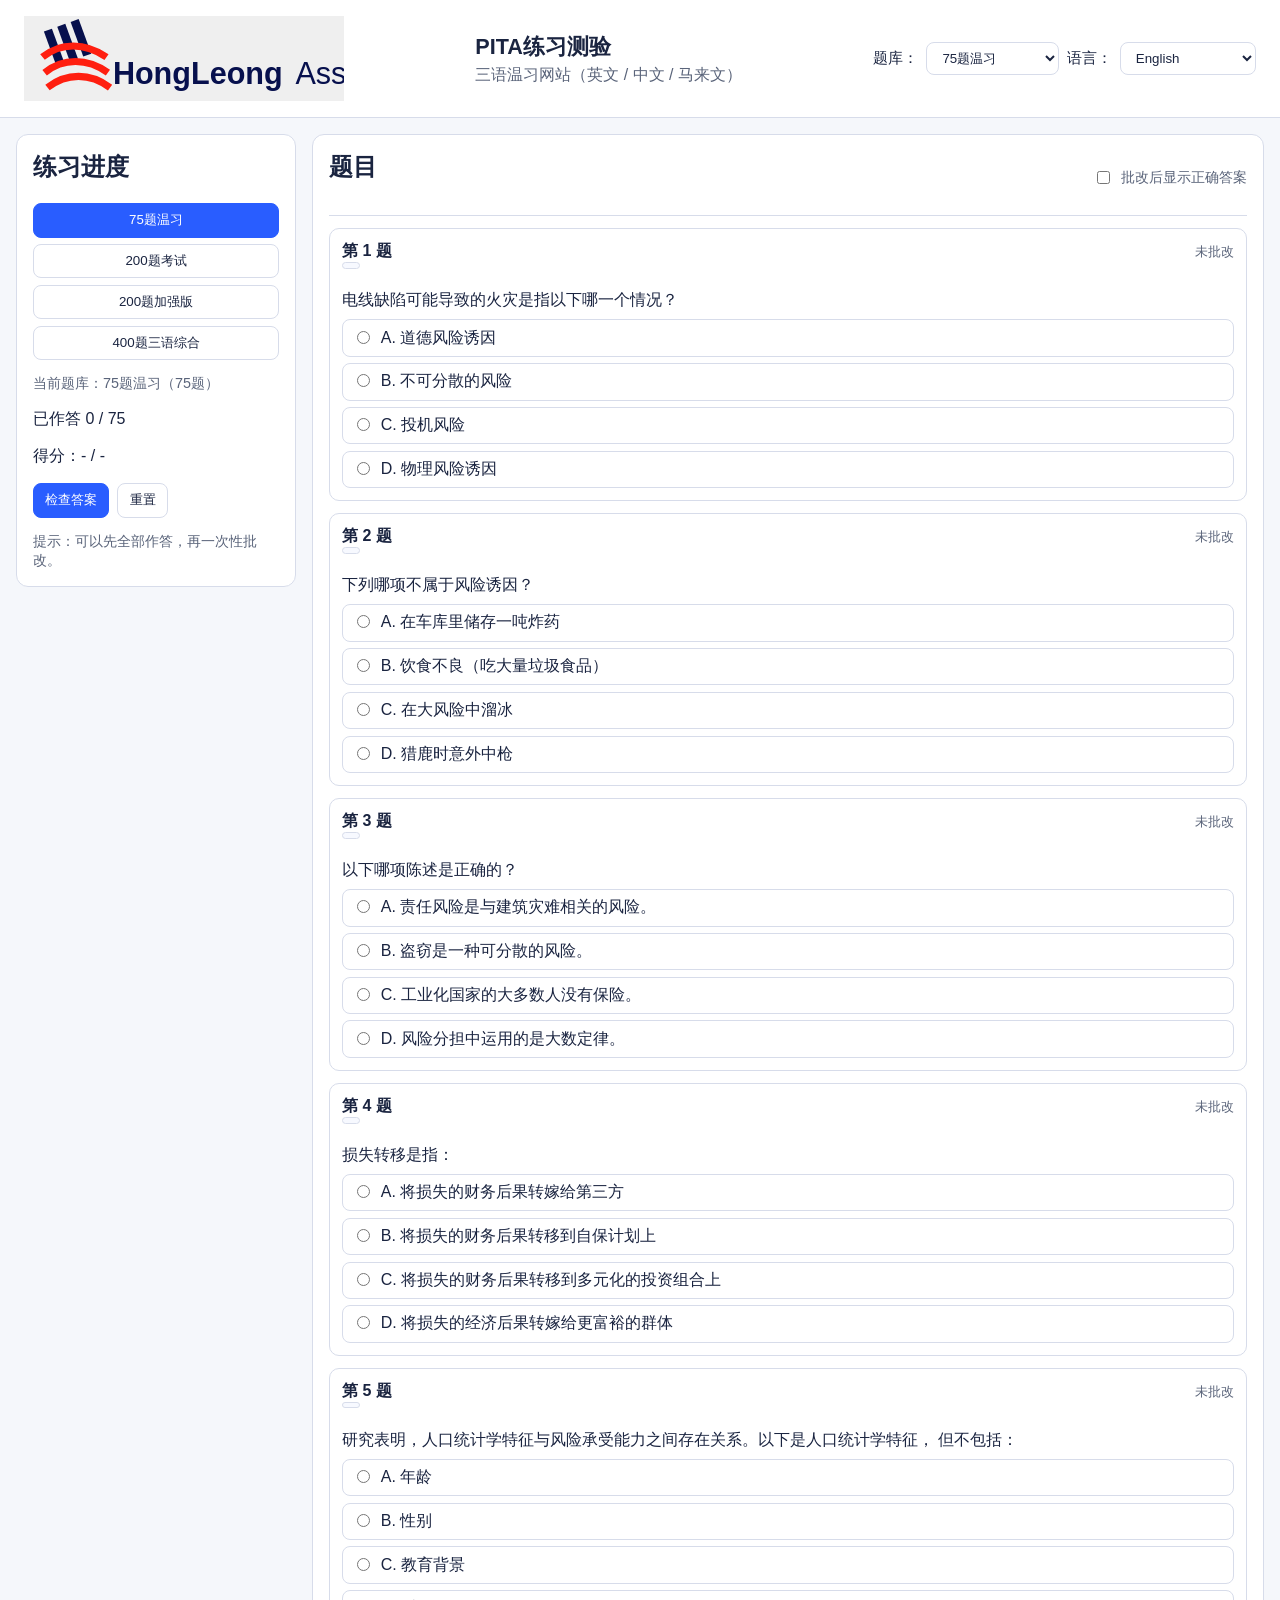
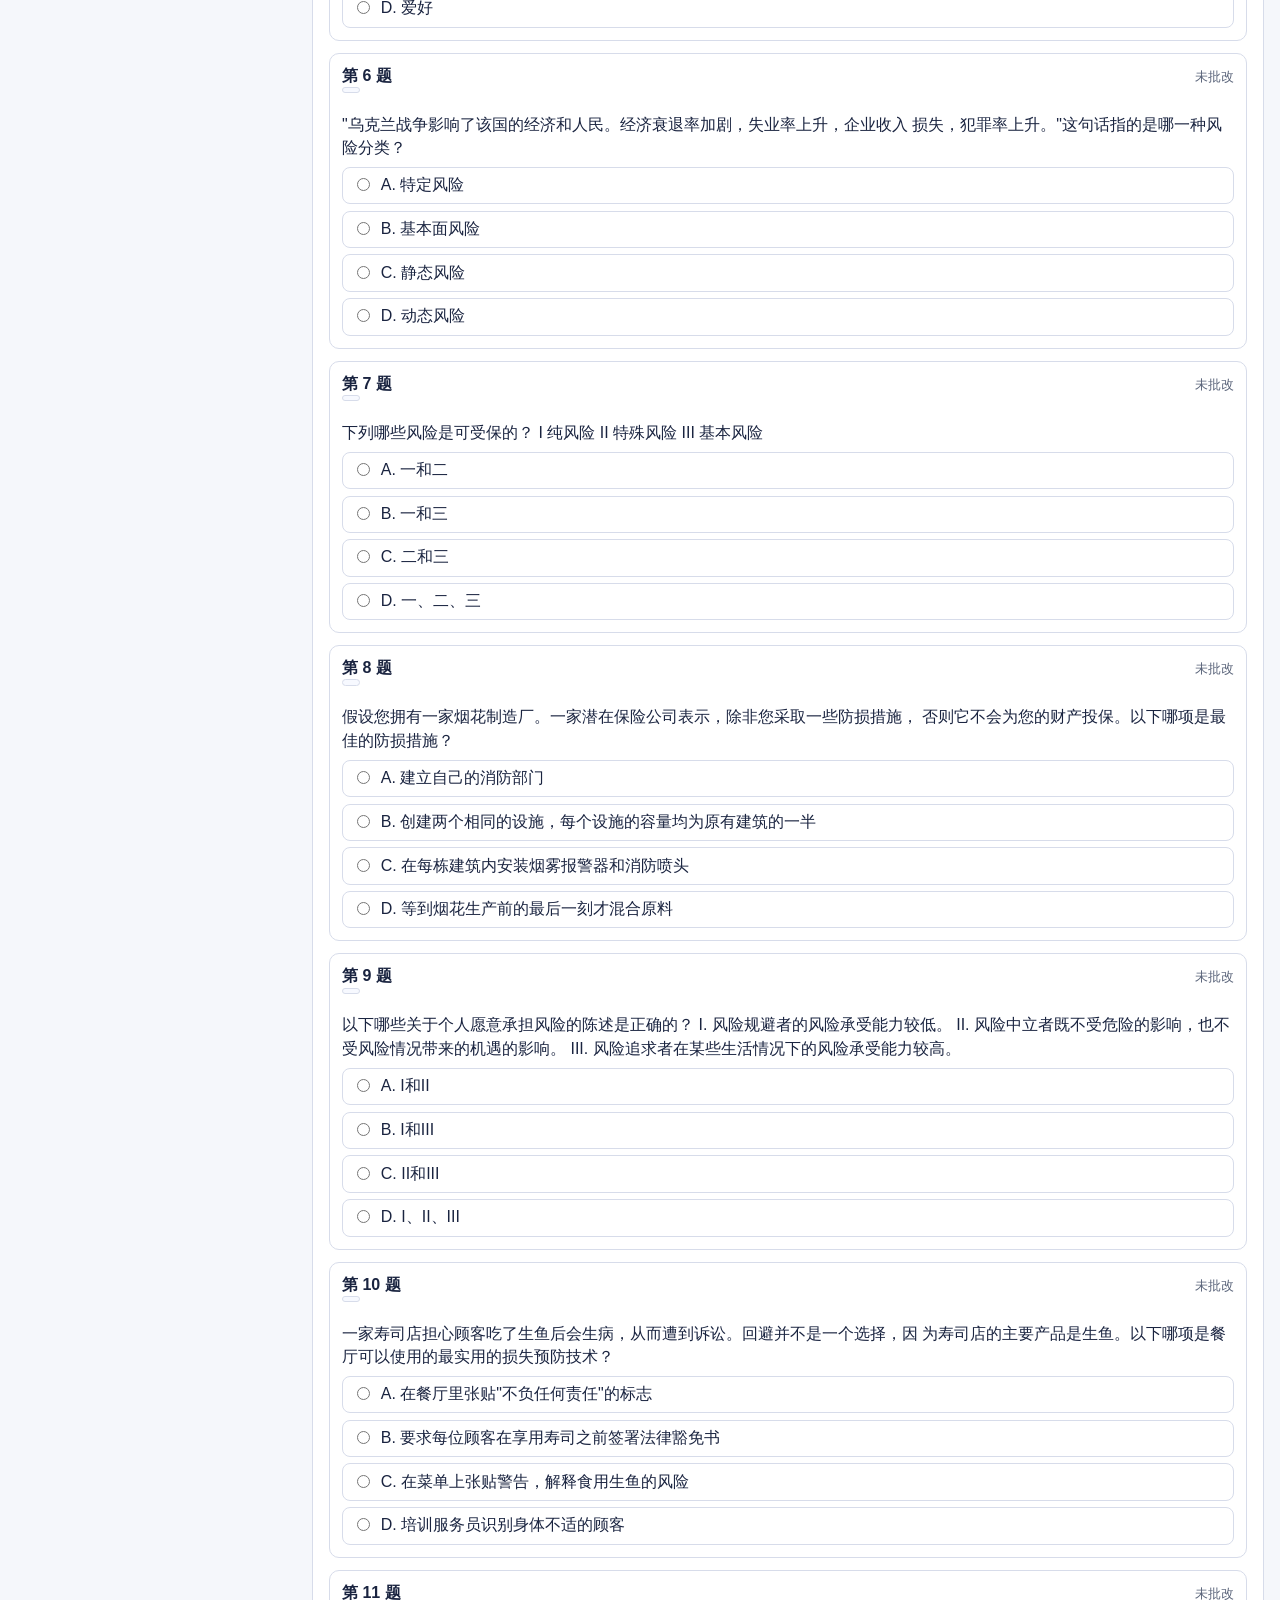
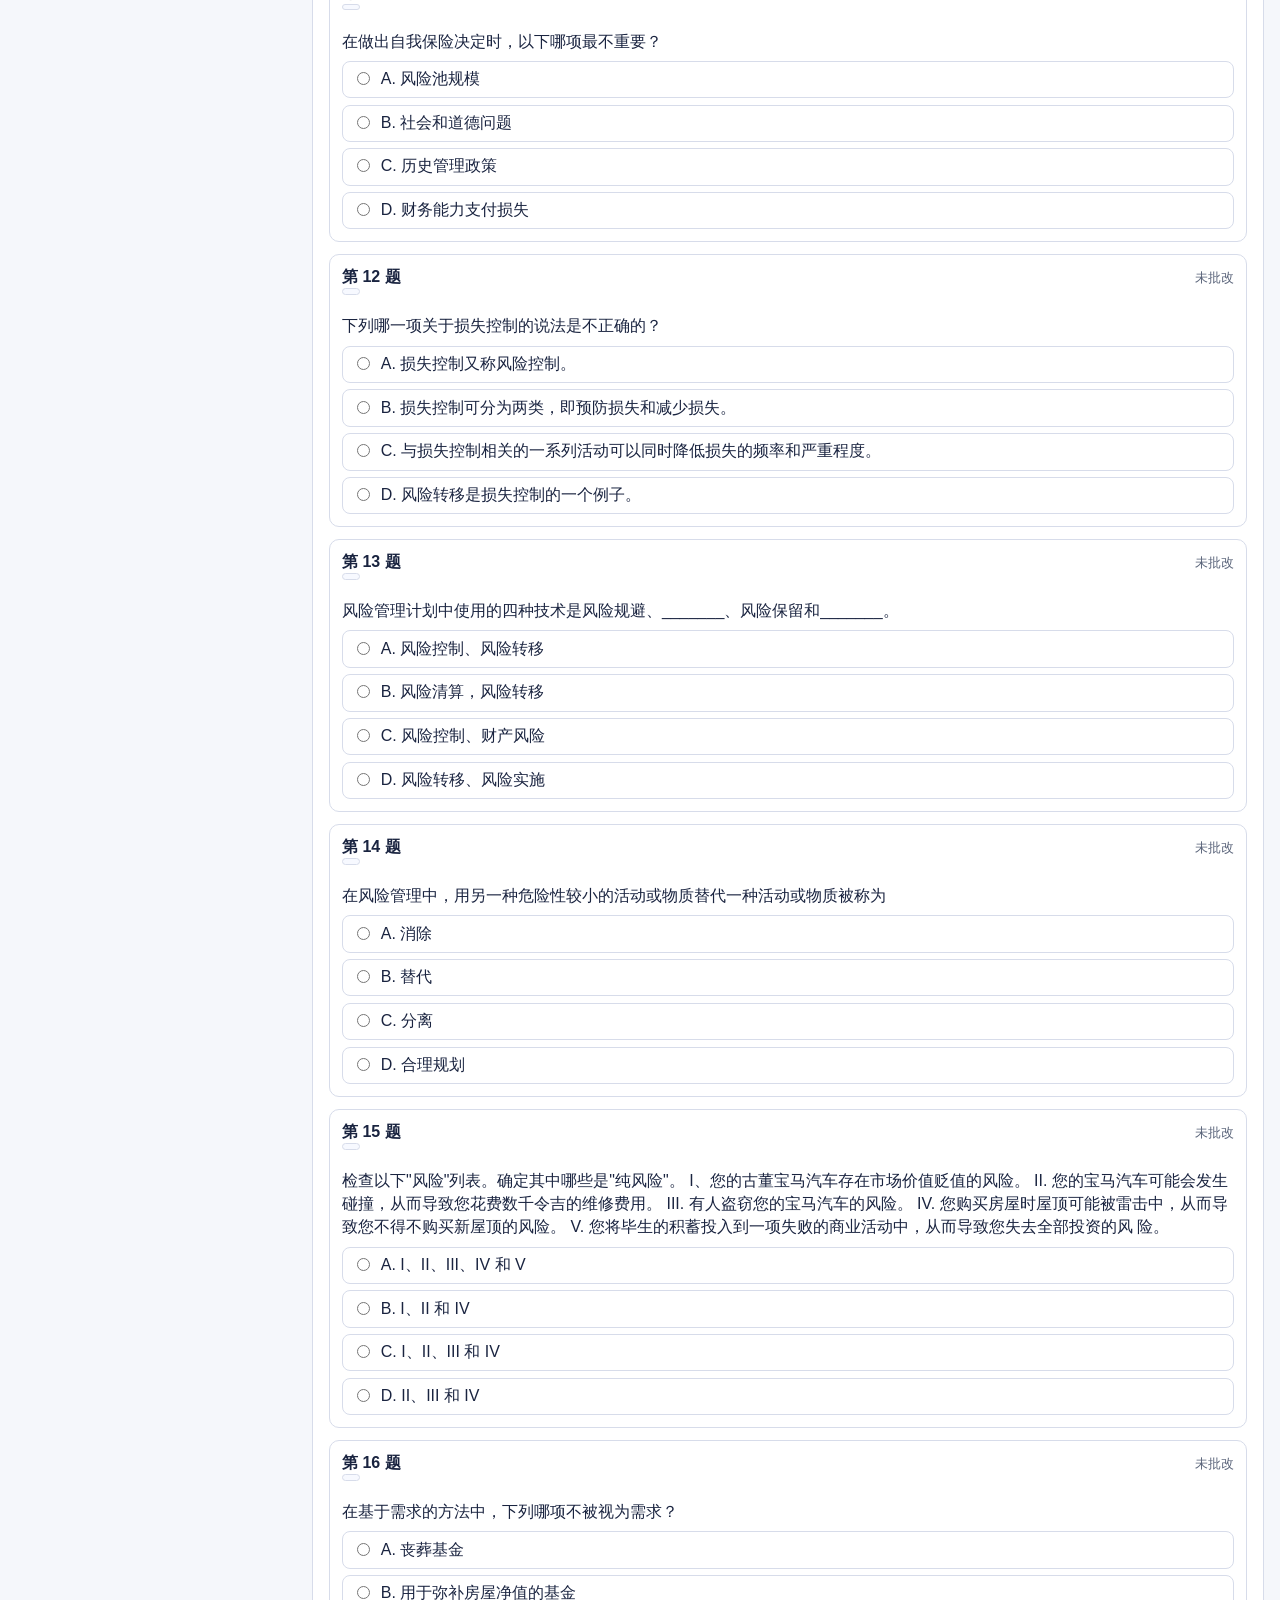
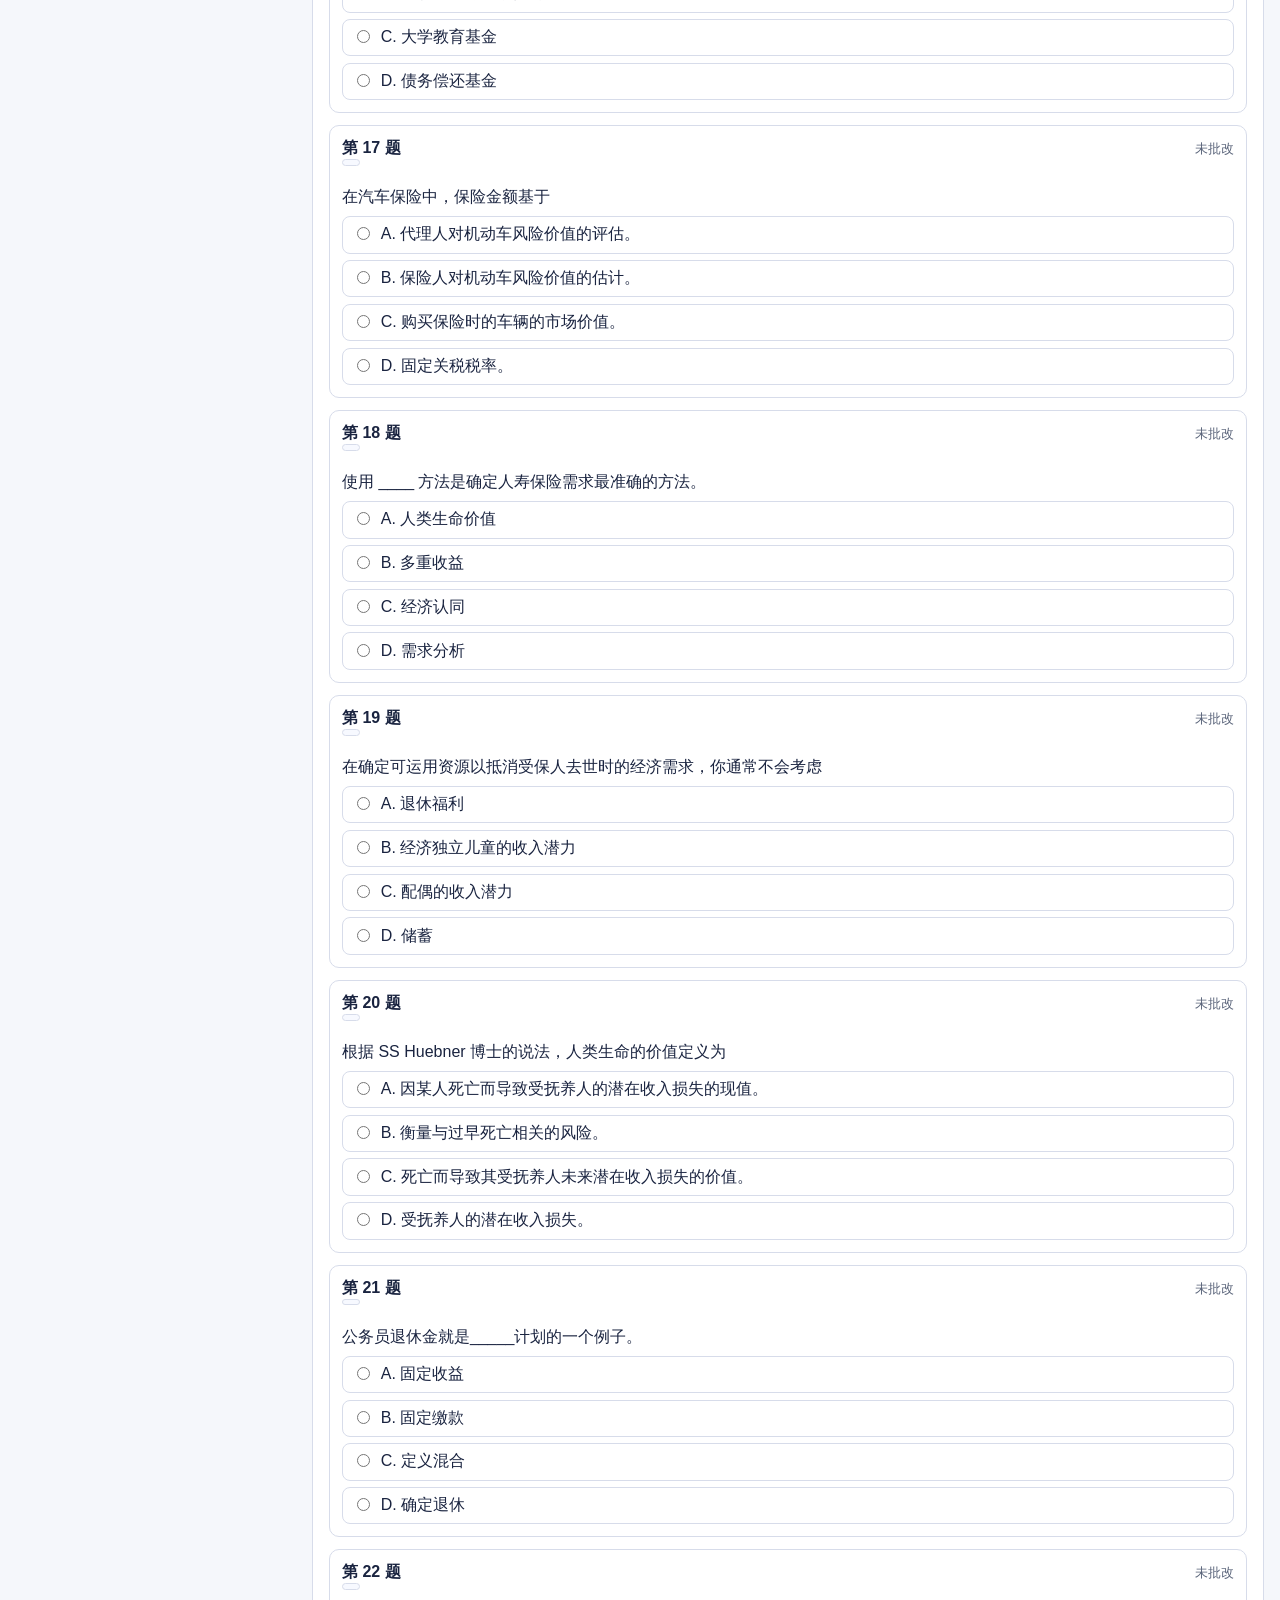
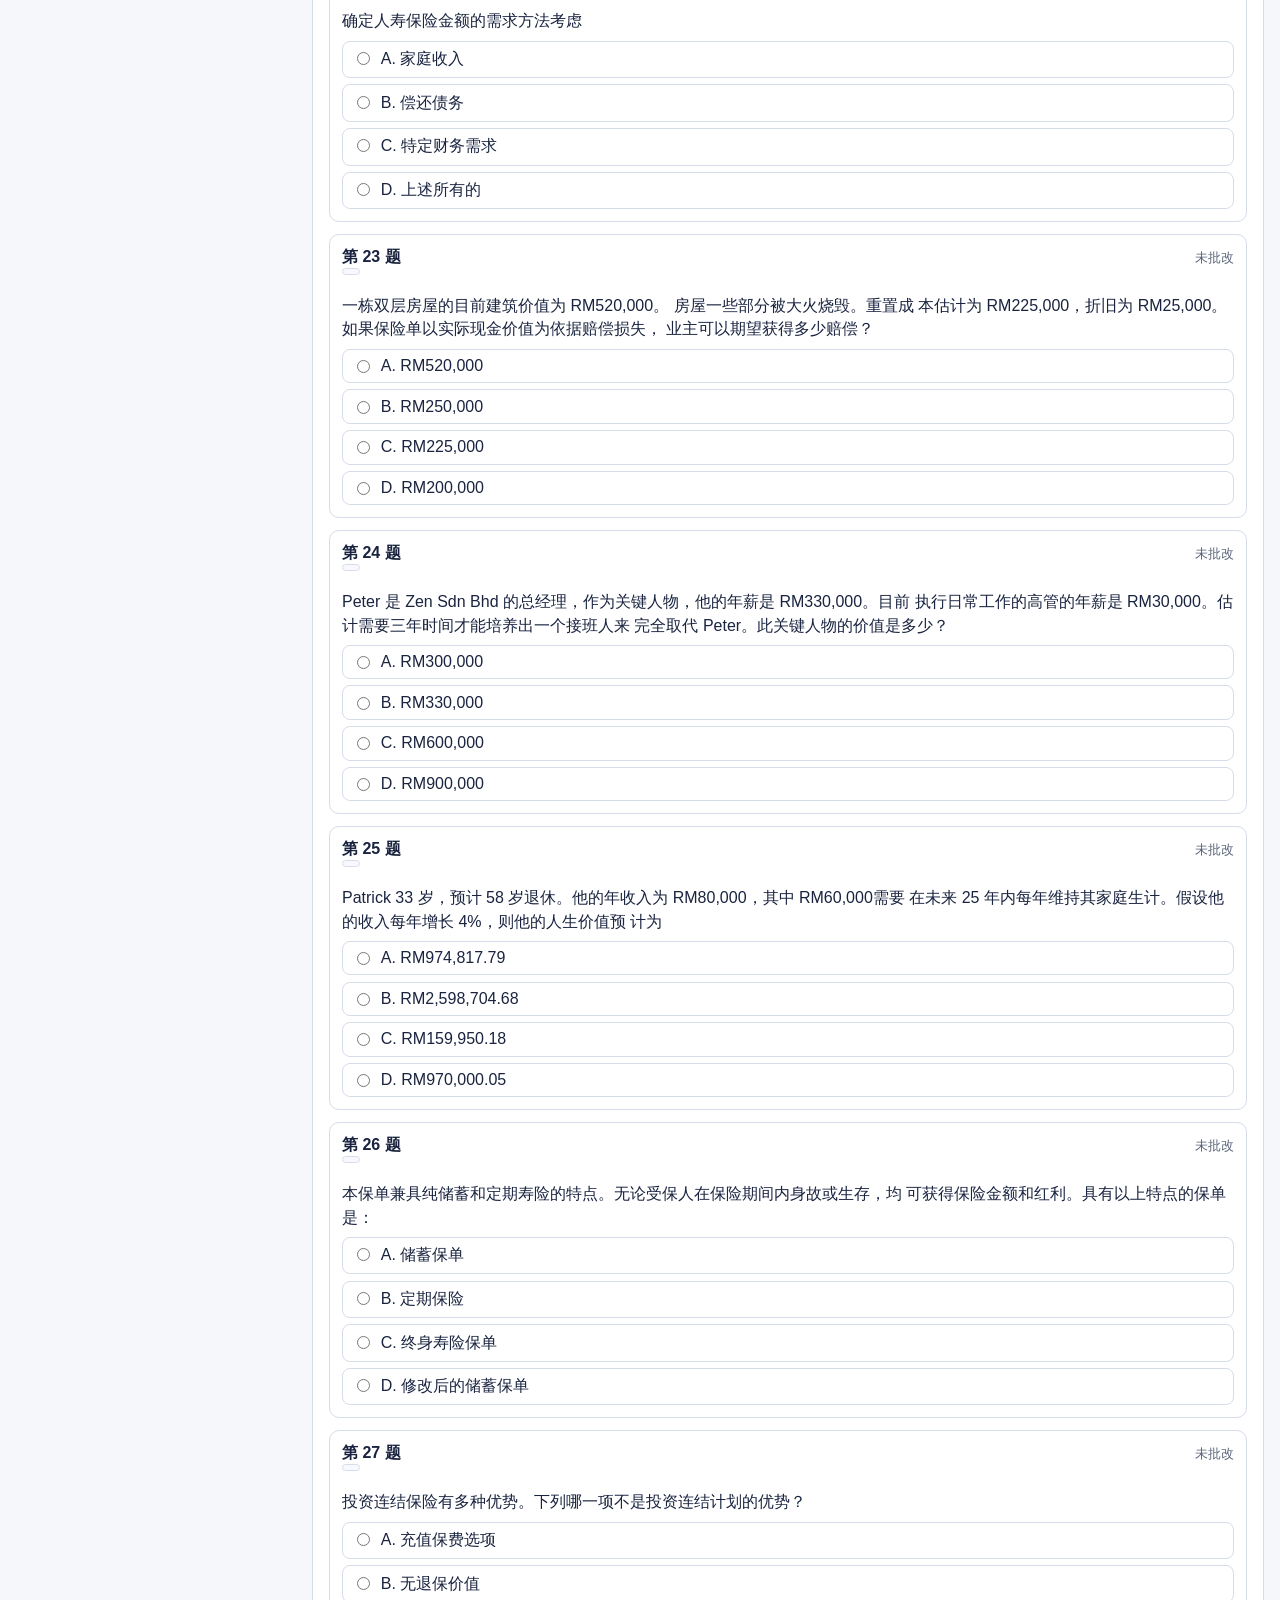
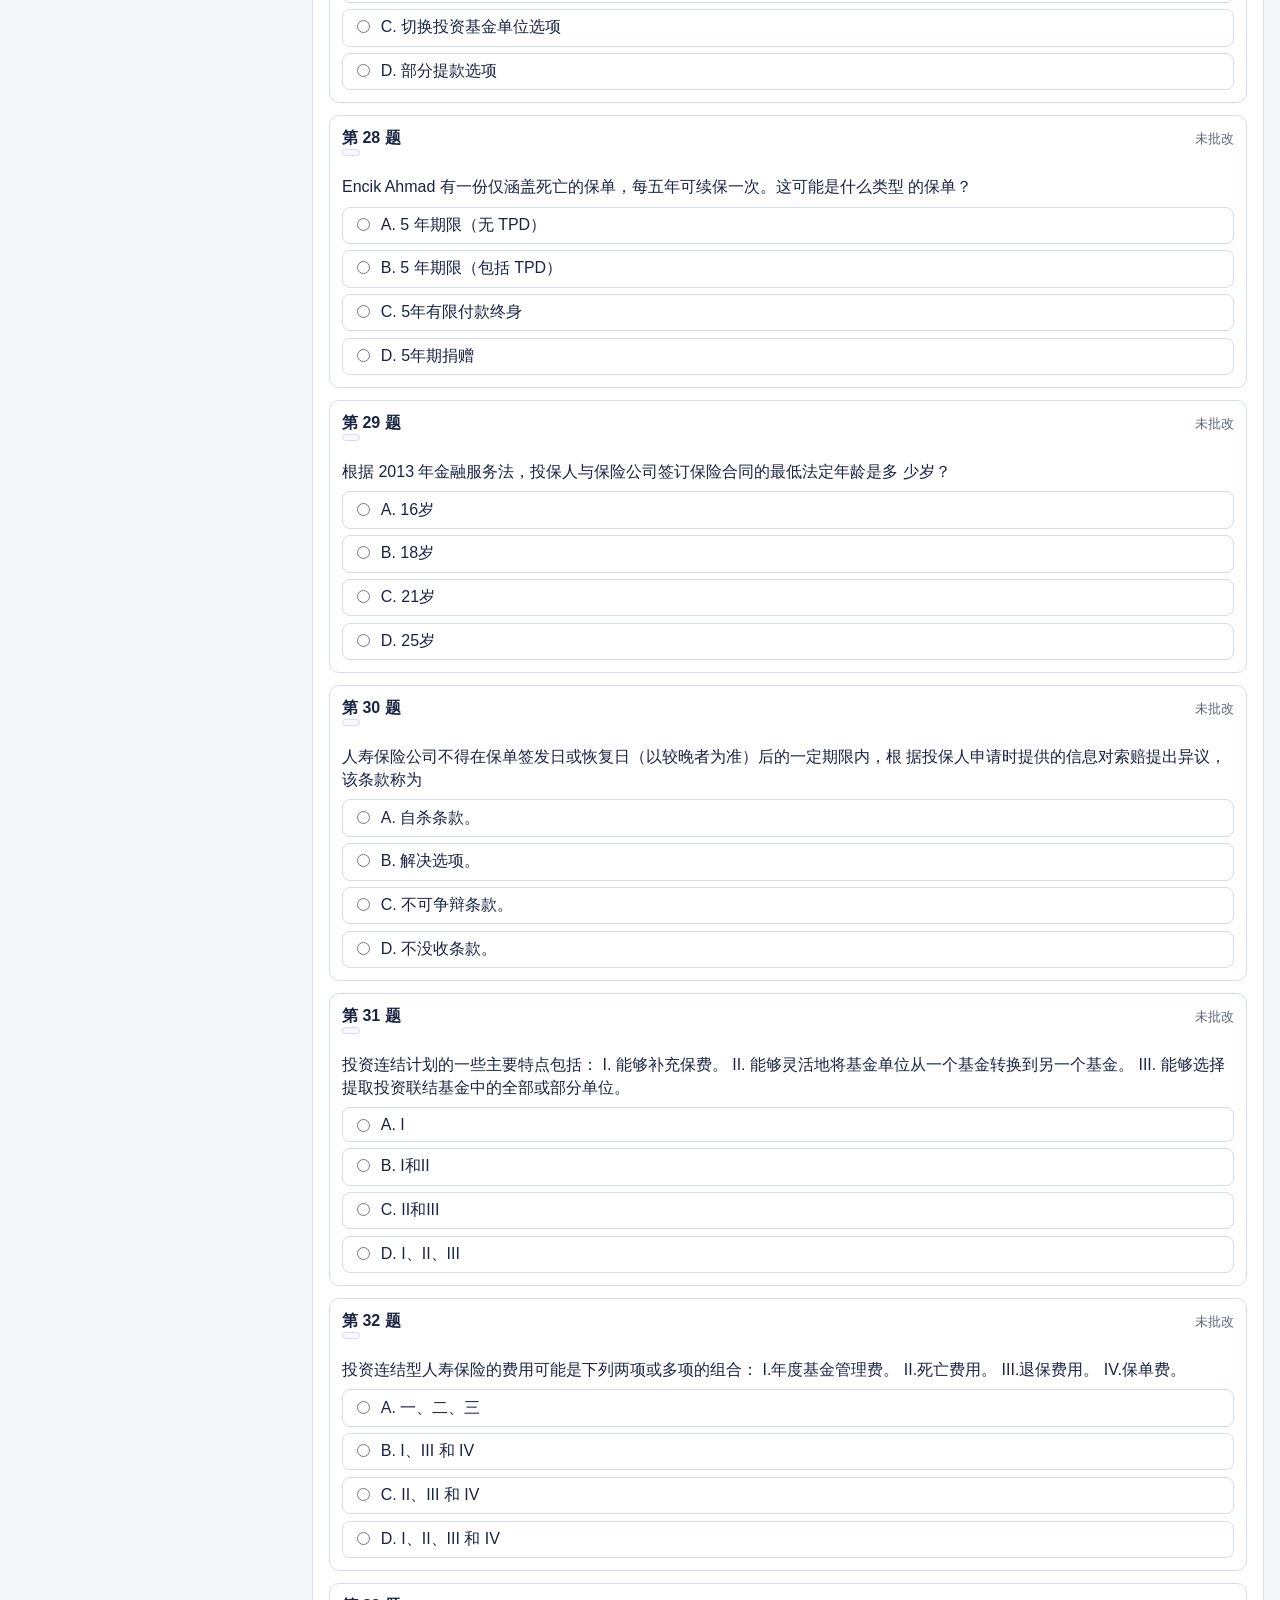
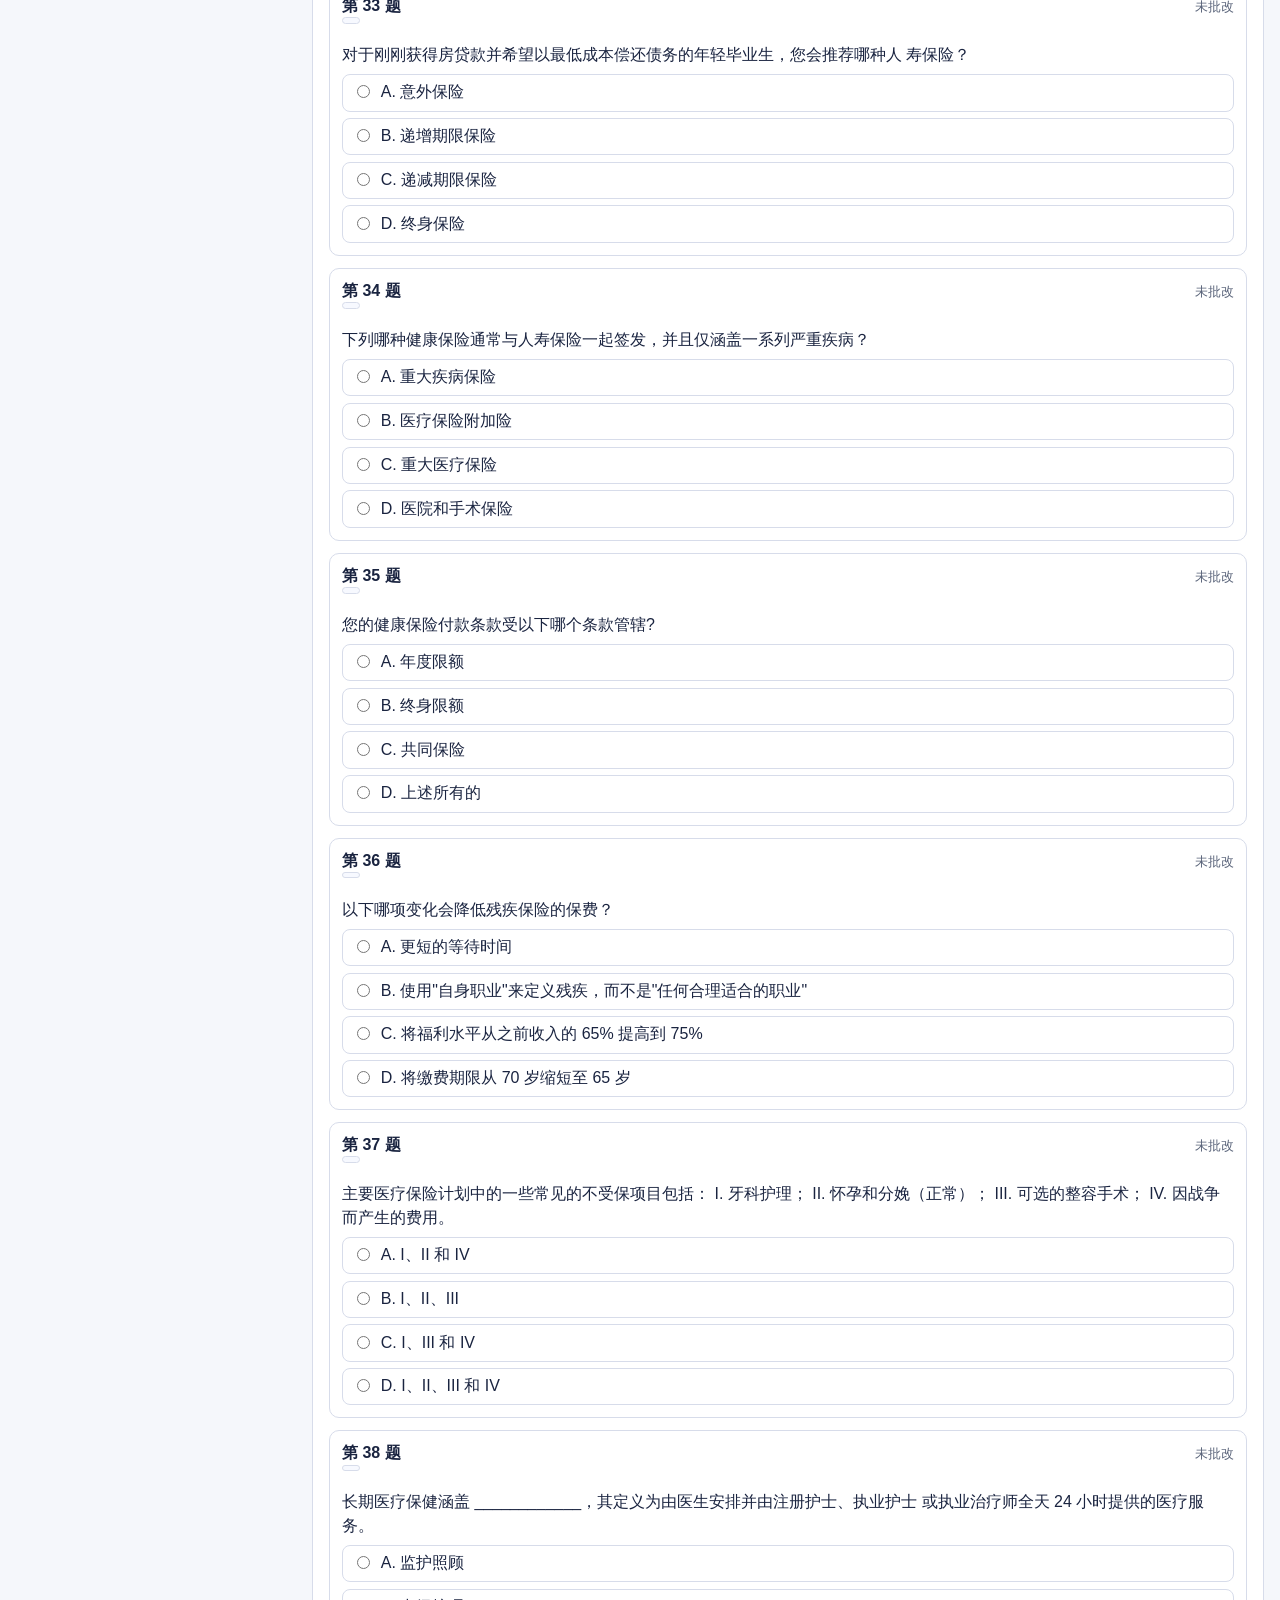
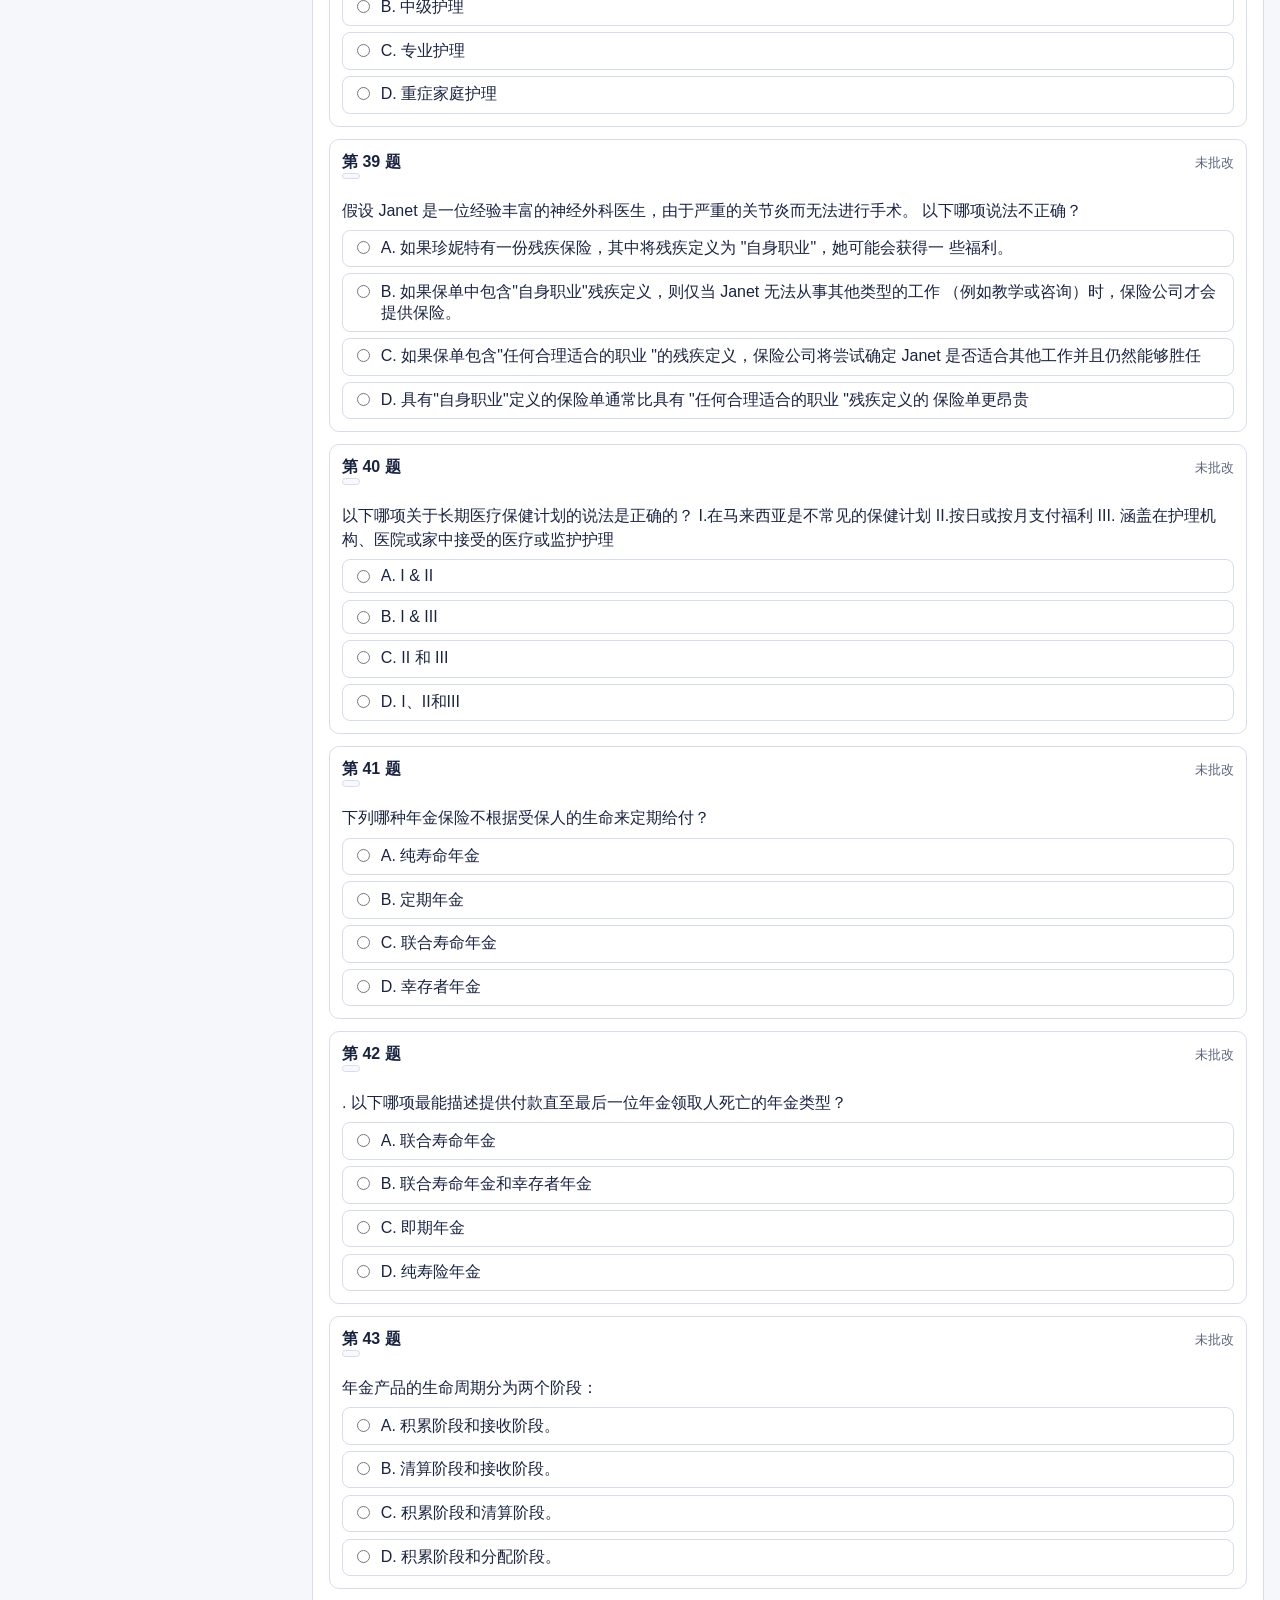
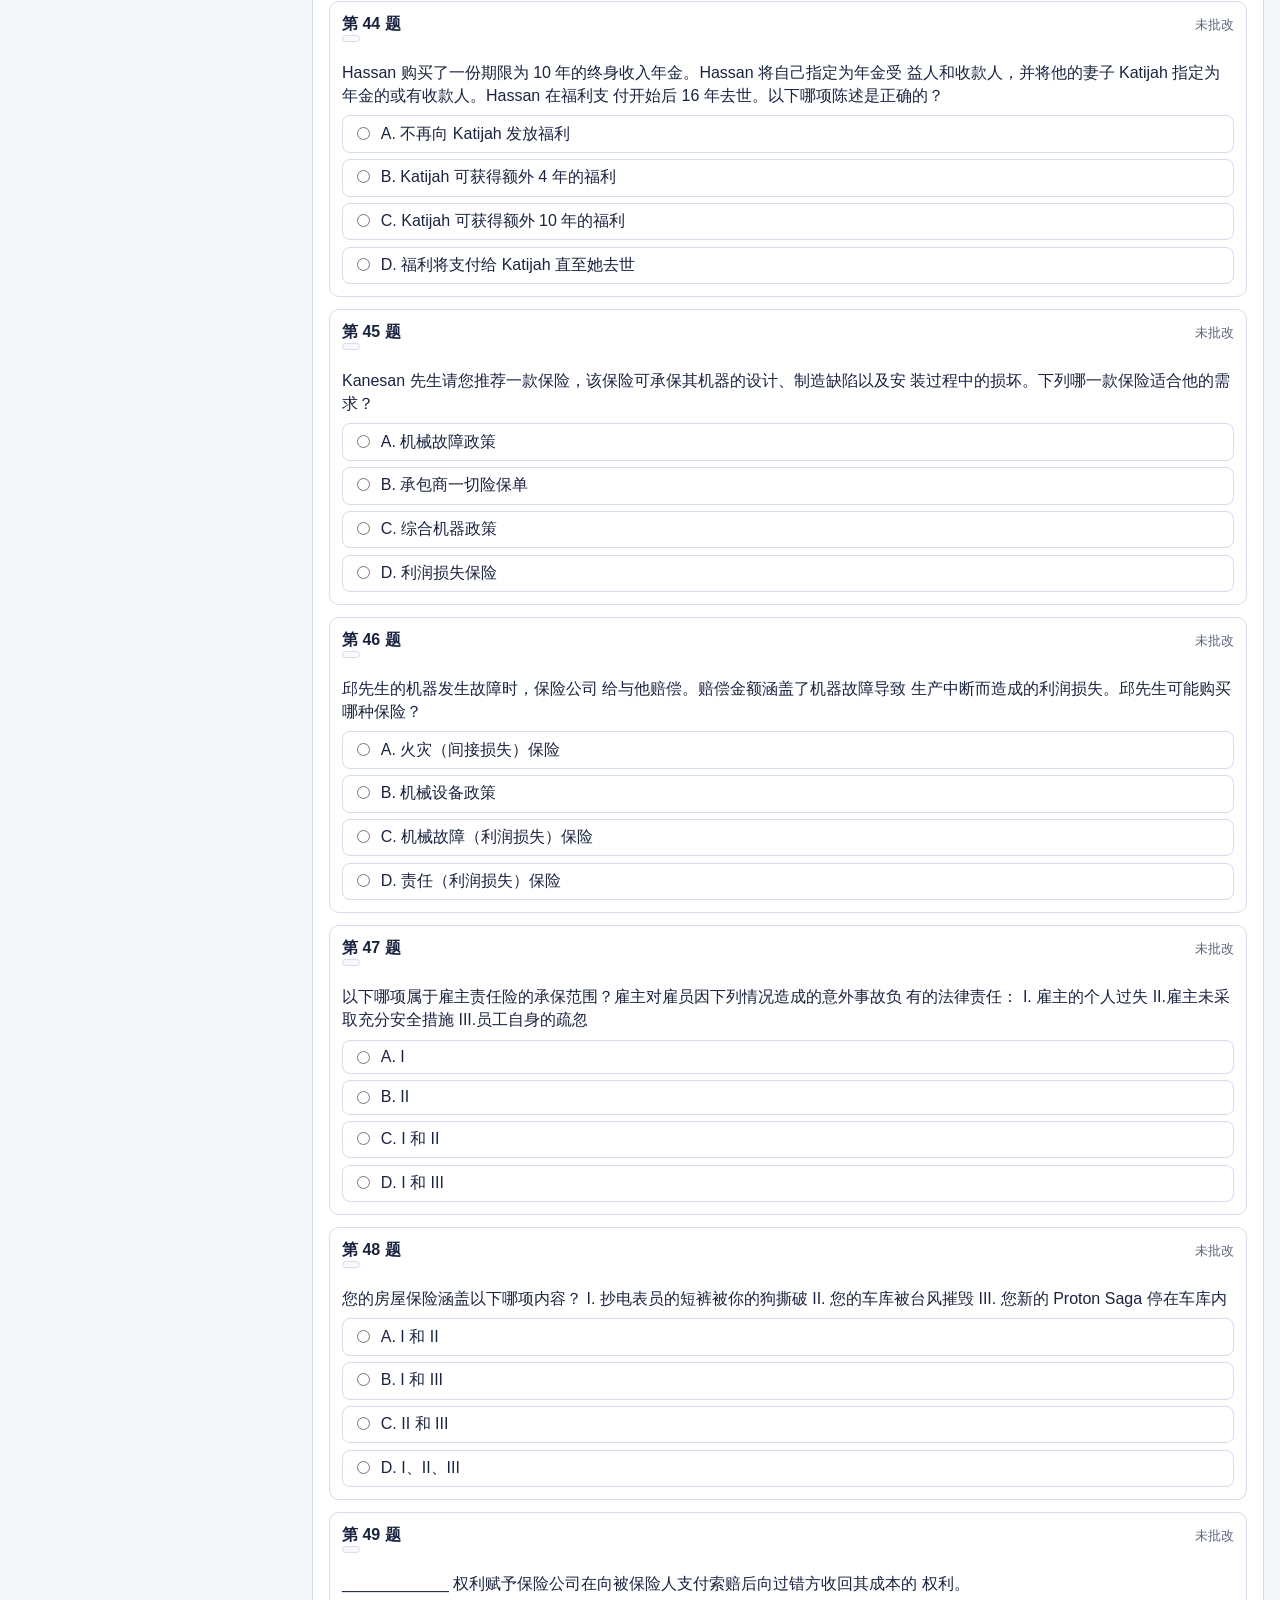
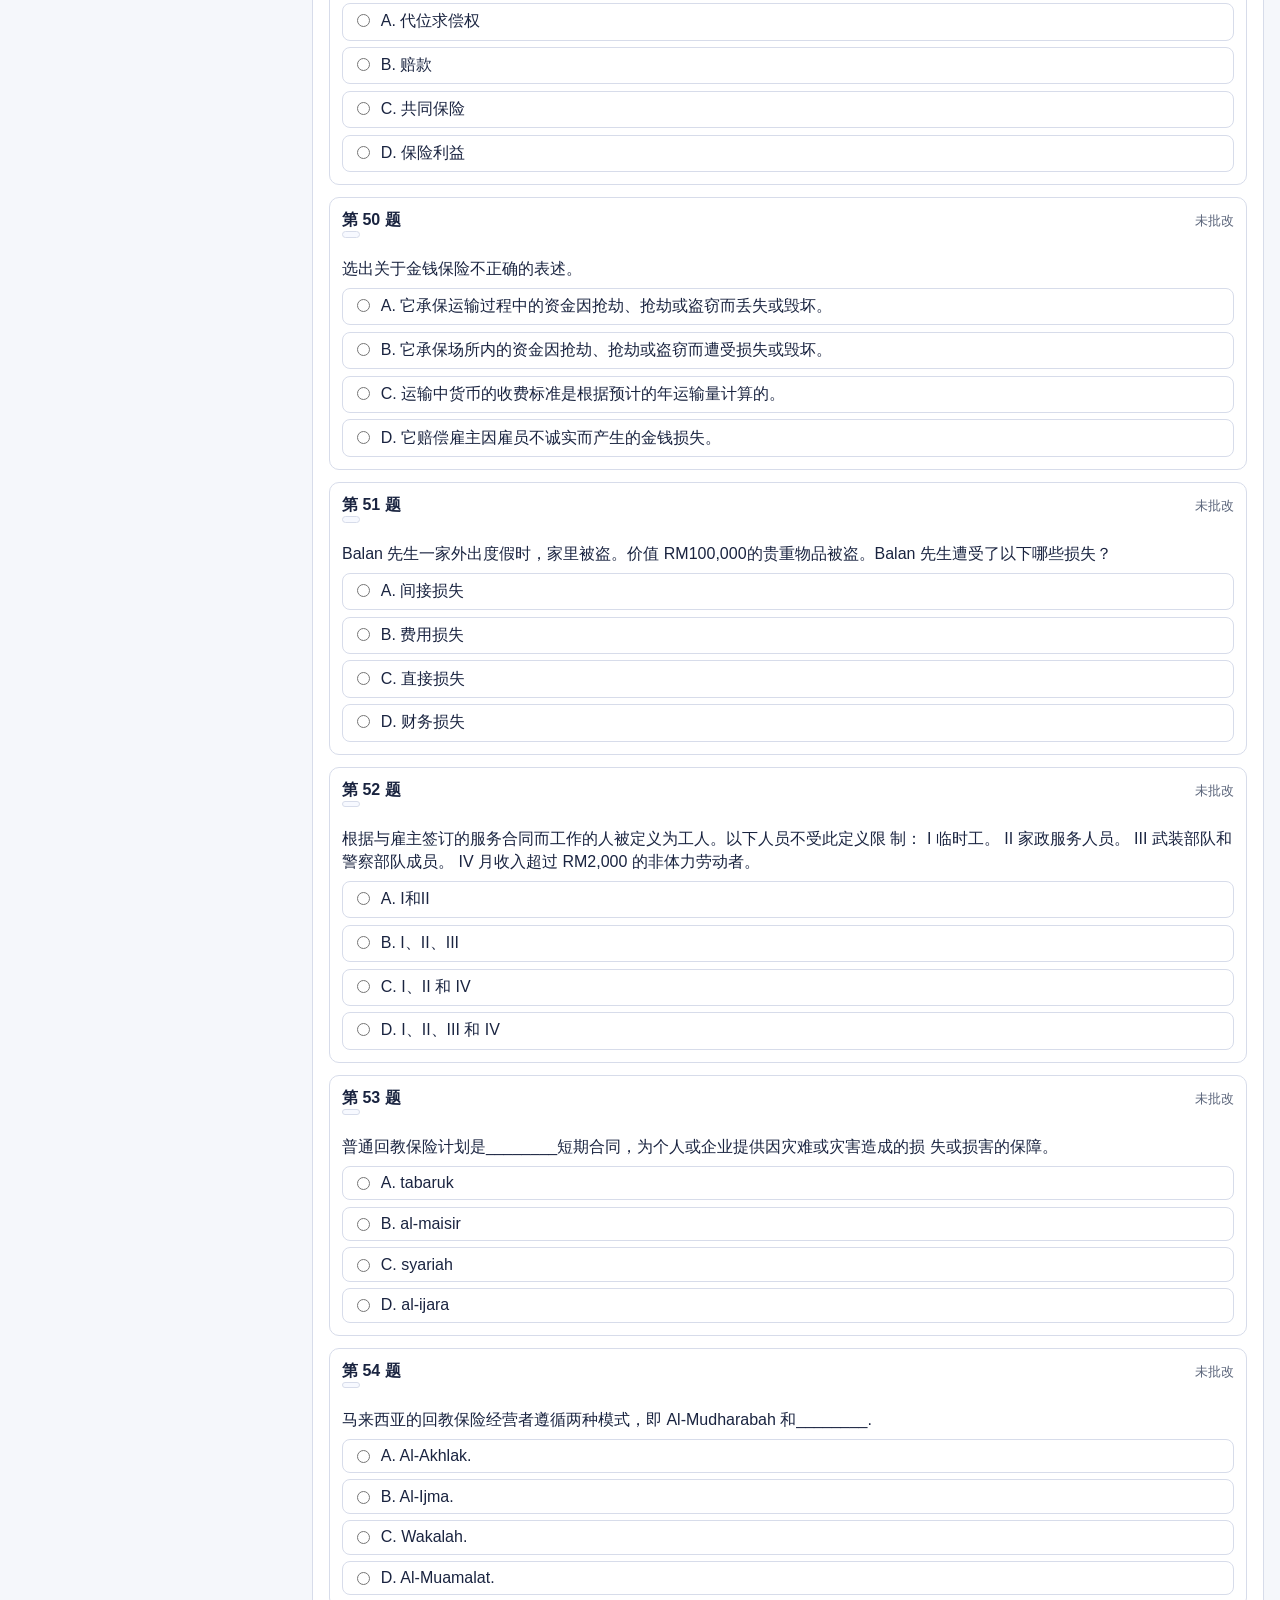
==== index.html @ 7587fe82 "Set favicon to icon-only logo without changing header logo Co-authored-by: Wilson Ooi <owx333@users." ====
<!doctype html>
<html lang="en">
  <head>
    <meta charset="UTF-8" />
    <meta name="viewport" content="width=device-width, initial-scale=1.0" />
    <title>PITA练习测验</title>
    <link rel="icon" type="image/svg+xml" href="./assets/favicon-logo.svg?v=3" />
    <link rel="shortcut icon" href="./assets/favicon-logo.svg?v=3" />
    <link rel="stylesheet" href="./styles.css" />
  </head>
  <body>
    <header class="app-header">
      <div class="brand-block">
        <img src="./assets/hla-logo.svg" alt="HongLeong Assurance" class="site-logo" />
      </div>
      <div>
        <h1 id="app-title">PITA练习测验</h1>
        <p id="app-subtitle">
          Trilingual revision website (English / 中文 / Bahasa Melayu)
        </p>
      </div>
      <div class="language-controls">
        <label for="dataset-select" id="dataset-label">题库：</label>
        <select id="dataset-select">
          <option value="practice75">75题温习</option>
          <option value="mock200">200题考试</option>
          <option value="mock200Hard">200题加强版</option>
          <option value="mock400Tri">400题三语综合</option>
        </select>
        <label for="language-select" id="language-label">Language:</label>
        <select id="language-select">
          <option value="en">English</option>
          <option value="zh">中文</option>
          <option value="ms">Bahasa Melayu</option>
        </select>
      </div>
    </header>

    <main class="layout">
      <aside class="panel summary-panel">
        <h2 id="summary-title">Progress</h2>
        <div class="mode-buttons" id="dataset-buttons">
          <button id="dataset-btn-75" type="button" class="secondary">75题温习</button>
          <button id="dataset-btn-200" type="button" class="secondary">200题考试</button>
          <button id="dataset-btn-200-hard" type="button" class="secondary">200题加强版</button>
          <button id="dataset-btn-400-tri" type="button" class="secondary">400题三语综合</button>
        </div>
        <p id="dataset-hint" class="helper"></p>
        <p id="summary-status">Answered 0 / 75</p>
        <p id="summary-score">Score: 0</p>
        <div class="actions">
          <button id="check-btn" type="button">Check answers</button>
          <button id="reset-btn" type="button" class="secondary">Reset</button>
        </div>
        <p class="helper" id="summary-helper">
          Tip: You can answer first, then check all at once.
        </p>
      </aside>

      <section class="panel quiz-panel">
        <div class="quiz-toolbar">
          <h2 id="quiz-title">Questions</h2>
          <label class="toggle">
            <input id="show-answer-toggle" type="checkbox" />
            <span id="show-answer-label">Show correct answer after checking</span>
          </label>
        </div>
        <div id="question-list" class="question-list"></div>
      </section>
    </main>

    <template id="question-template">
      <article class="question-card">
        <header class="question-header">
          <h3 class="question-number"></h3>
          <span class="result-badge"></span>
        </header>
        <p class="chapter-tag hidden question-chapter"></p>
        <p class="question-text"></p>
        <div class="options"></div>
        <p class="answer-line hidden"></p>
      </article>
    </template>

    <script src="./data/questions-data.js"></script>
    <script src="./data/mock200-data.js"></script>
    <script src="./data/mock200-hard-data.js"></script>
    <script src="./data/mock400-trilingual-data.js"></script>
    <script src="./app.js"></script>
  </body>
</html>
---- styles.css ----
:root {
  --bg: #f5f7fb;
  --panel: #ffffff;
  --border: #d7dcea;
  --text: #1a2440;
  --muted: #5a647a;
  --primary: #295dff;
  --primary-soft: #e9efff;
  --correct: #1f9d55;
  --wrong: #d93025;
}

* {
  box-sizing: border-box;
}

body {
  margin: 0;
  font-family: "Segoe UI", Arial, sans-serif;
  color: var(--text);
  background: var(--bg);
}

.app-header {
  display: flex;
  gap: 1rem;
  justify-content: space-between;
  align-items: center;
  padding: 1rem 1.5rem;
  background: var(--panel);
  border-bottom: 1px solid var(--border);
}

.brand-block {
  display: flex;
  align-items: center;
}

.site-logo {
  width: 320px;
  max-width: 46vw;
  height: auto;
}

h1 {
  margin: 0;
  font-size: 1.35rem;
}

#app-subtitle {
  margin: 0.25rem 0 0;
  color: var(--muted);
}

.language-controls {
  display: flex;
  align-items: center;
  gap: 0.5rem;
  font-size: 0.95rem;
}

select,
button {
  border: 1px solid var(--border);
  border-radius: 8px;
  background: #fff;
  color: var(--text);
  padding: 0.45rem 0.7rem;
}

button {
  background: var(--primary);
  color: #fff;
  border-color: var(--primary);
  cursor: pointer;
}

button.secondary {
  background: #fff;
  color: var(--text);
  border-color: var(--border);
}

.layout {
  display: grid;
  grid-template-columns: 280px 1fr;
  gap: 1rem;
  padding: 1rem;
}

.panel {
  background: var(--panel);
  border: 1px solid var(--border);
  border-radius: 12px;
  padding: 1rem;
}

.summary-panel {
  position: sticky;
  top: 1rem;
  height: fit-content;
}

.summary-panel h2,
.quiz-panel h2 {
  margin-top: 0;
}

.actions {
  display: flex;
  gap: 0.5rem;
}

.helper {
  margin-bottom: 0;
  color: var(--muted);
  font-size: 0.9rem;
}

.quiz-toolbar {
  display: flex;
  justify-content: space-between;
  align-items: center;
  flex-wrap: wrap;
  gap: 0.5rem;
  border-bottom: 1px solid var(--border);
  padding-bottom: 0.75rem;
  margin-bottom: 0.75rem;
}

.toggle {
  display: inline-flex;
  align-items: center;
  gap: 0.5rem;
  color: var(--muted);
  font-size: 0.9rem;
}

.question-list {
  display: grid;
  gap: 0.75rem;
}

.question-card {
  border: 1px solid var(--border);
  border-radius: 10px;
  padding: 0.75rem;
  background: #fff;
}

.question-header {
  display: flex;
  justify-content: space-between;
  align-items: baseline;
  gap: 1rem;
}

.question-number {
  margin: 0;
  font-size: 1rem;
}

.question-text {
  margin: 0.5rem 0;
  line-height: 1.45;
  white-space: pre-line;
}

.options {
  display: grid;
  gap: 0.4rem;
}

.option-label {
  display: grid;
  grid-template-columns: auto 1fr;
  gap: 0.5rem;
  align-items: start;
  border: 1px solid var(--border);
  border-radius: 8px;
  padding: 0.45rem 0.55rem;
  cursor: pointer;
}

.option-label:hover {
  background: var(--primary-soft);
}

.option-label.correct-highlight {
  border-color: var(--correct);
  background: #e8f7ef;
}

.option-label.wrong-highlight {
  border-color: var(--wrong);
  background: #ffefee;
}

.result-badge {
  font-size: 0.82rem;
  color: var(--muted);
}

.result-badge.correct {
  color: var(--correct);
}

.result-badge.wrong {
  color: var(--wrong);
}

.answer-line {
  margin-top: 0.5rem;
  font-size: 0.9rem;
  color: var(--muted);
}

.hidden {
  display: none;
}

.chapter-tag {
  display: inline-block;
  margin: 0 0 0.45rem;
  padding: 0.15rem 0.5rem;
  border: 1px solid var(--border);
  border-radius: 999px;
  color: var(--muted);
  font-size: 0.8rem;
  background: #f7f9ff;
}

.mode-buttons {
  display: grid;
  gap: 0.4rem;
  margin-bottom: 0.7rem;
}

#dataset-buttons button:disabled {
  cursor: not-allowed;
  opacity: 0.55;
}

@media (max-width: 960px) {
  .layout {
    grid-template-columns: 1fr;
  }

  .summary-panel {
    position: static;
  }
}
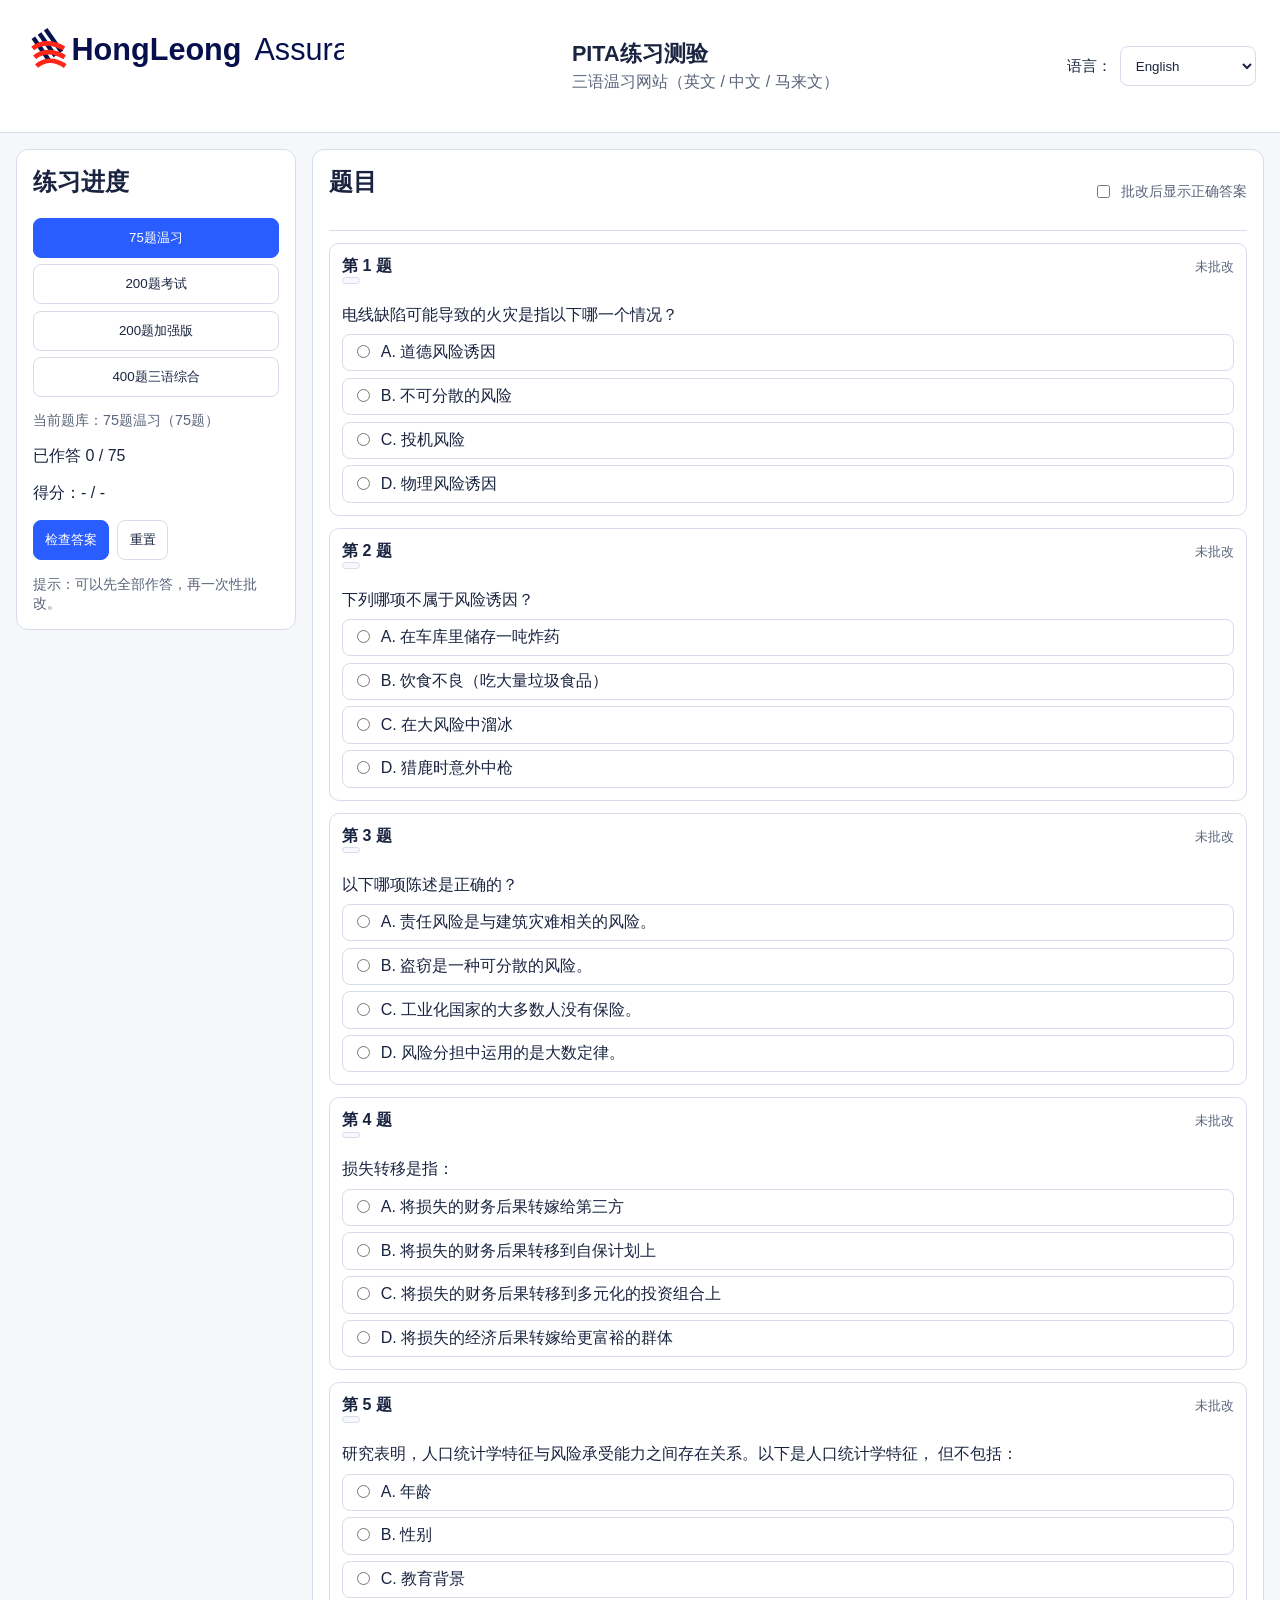
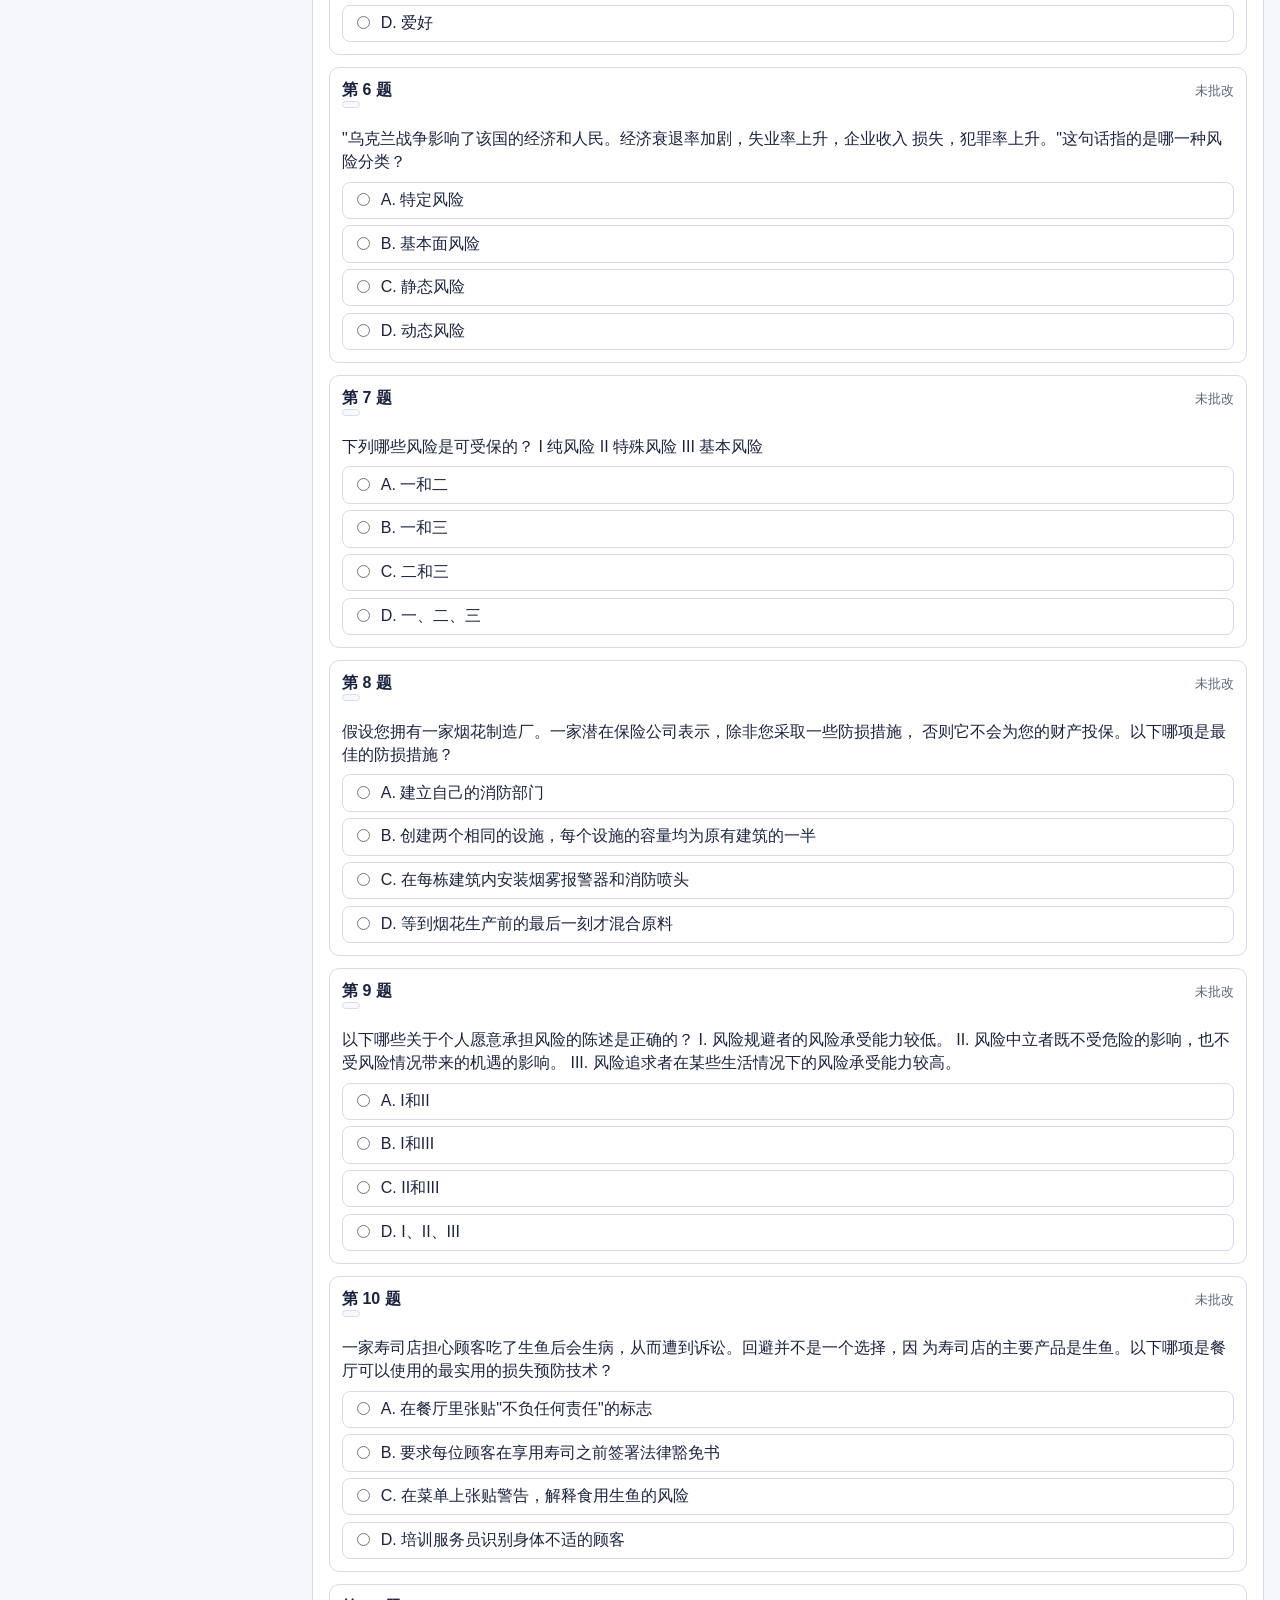
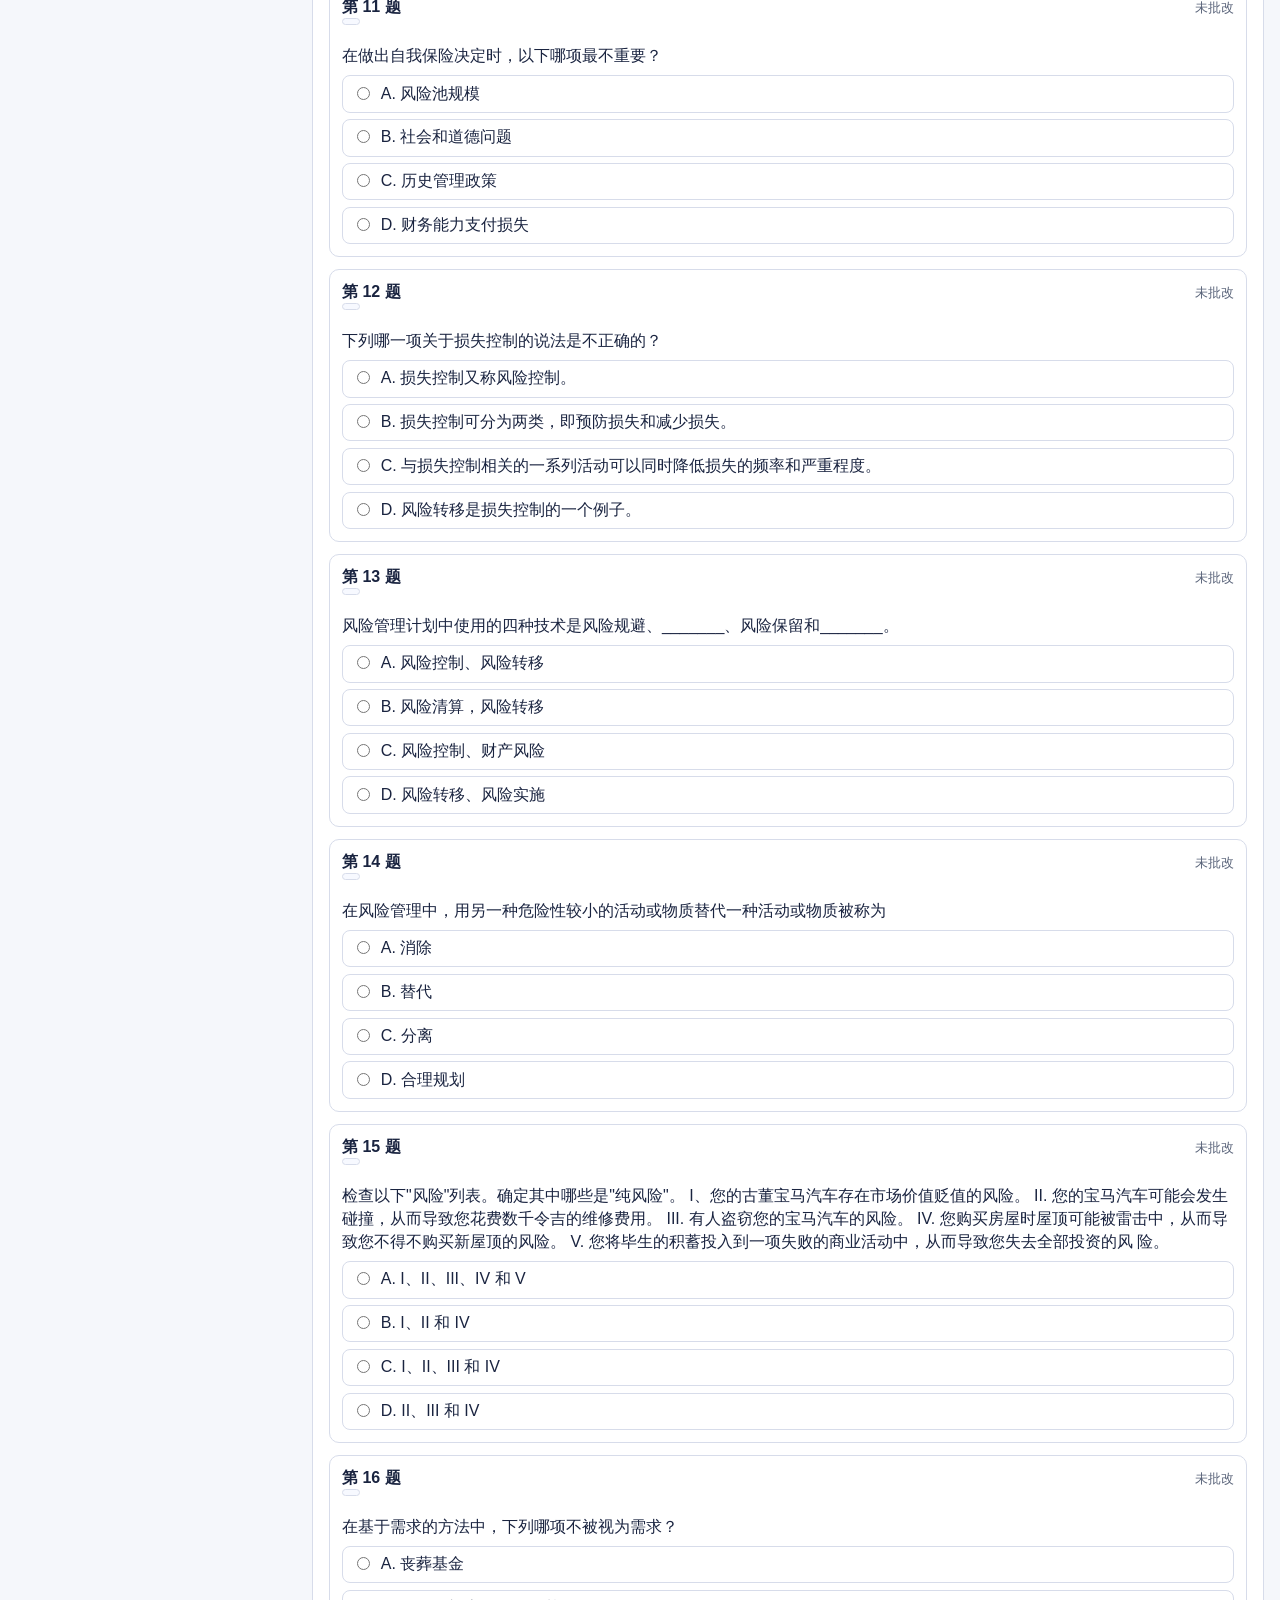
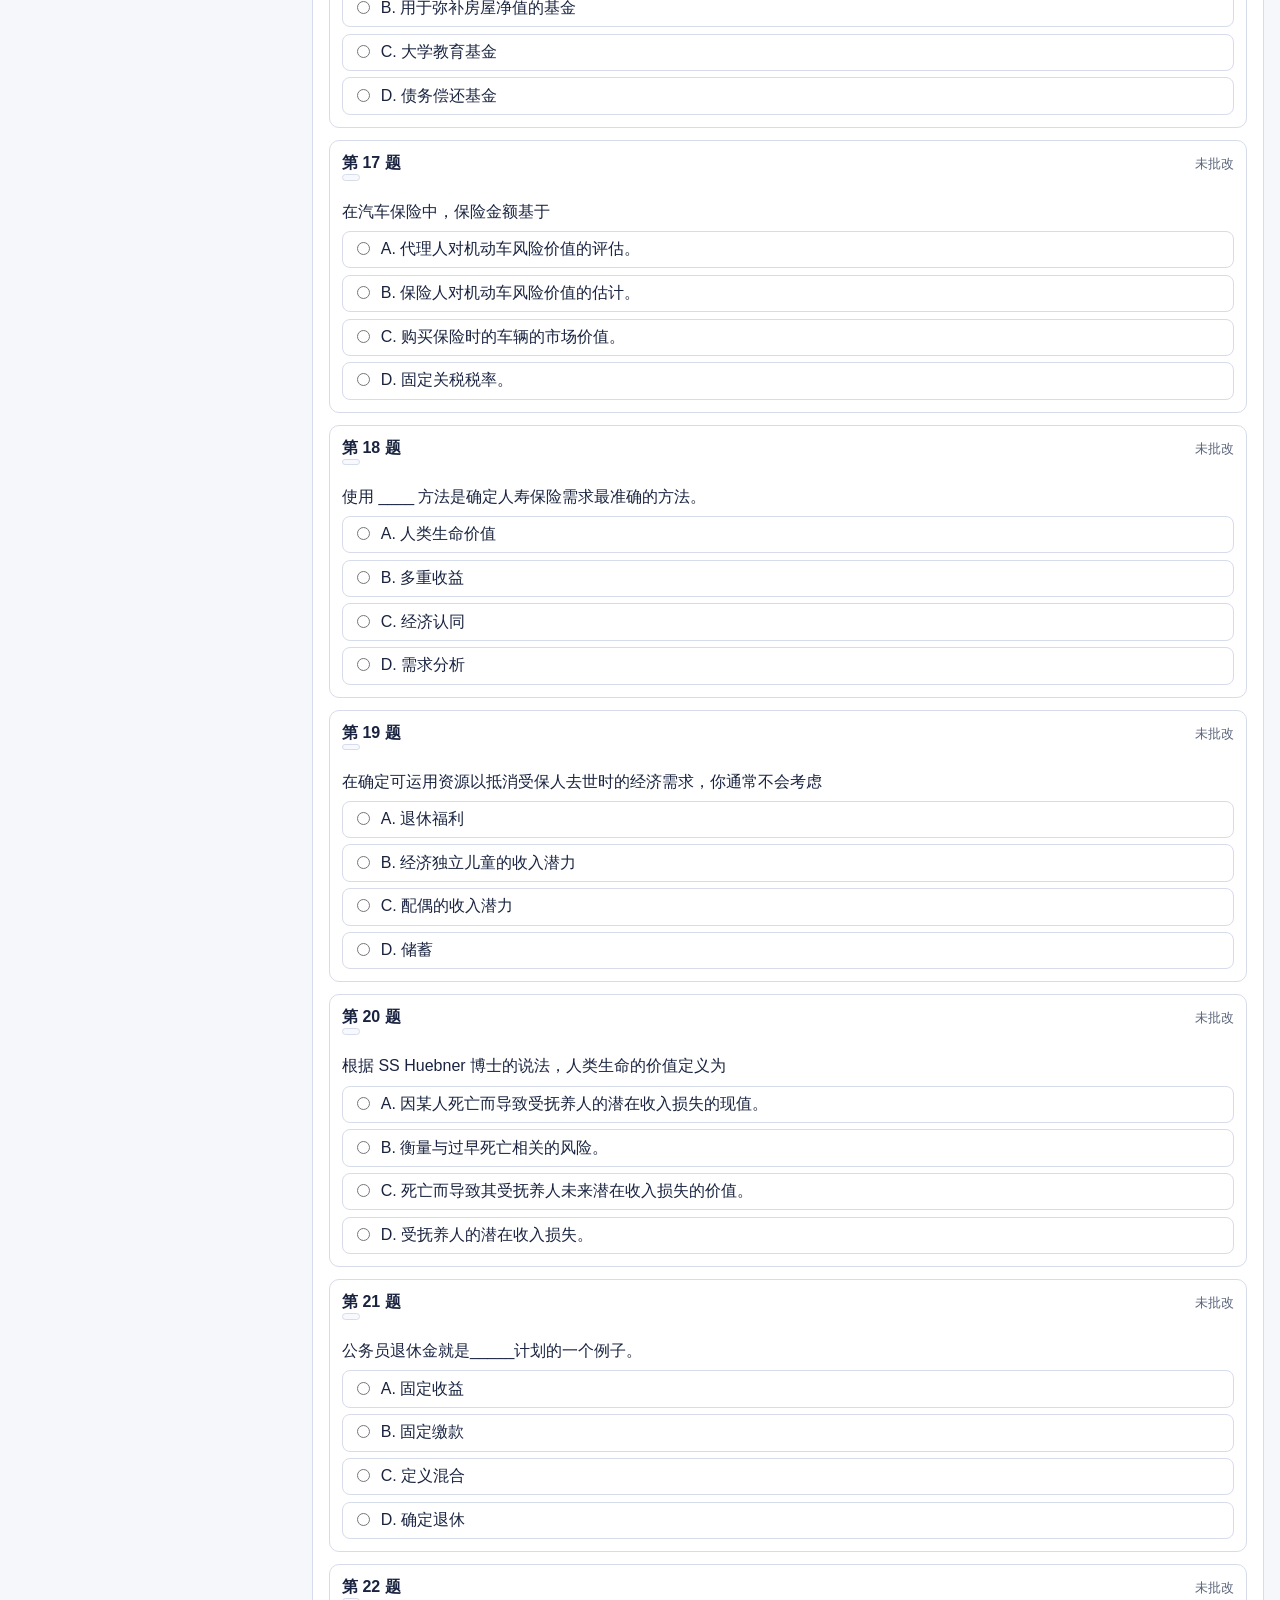
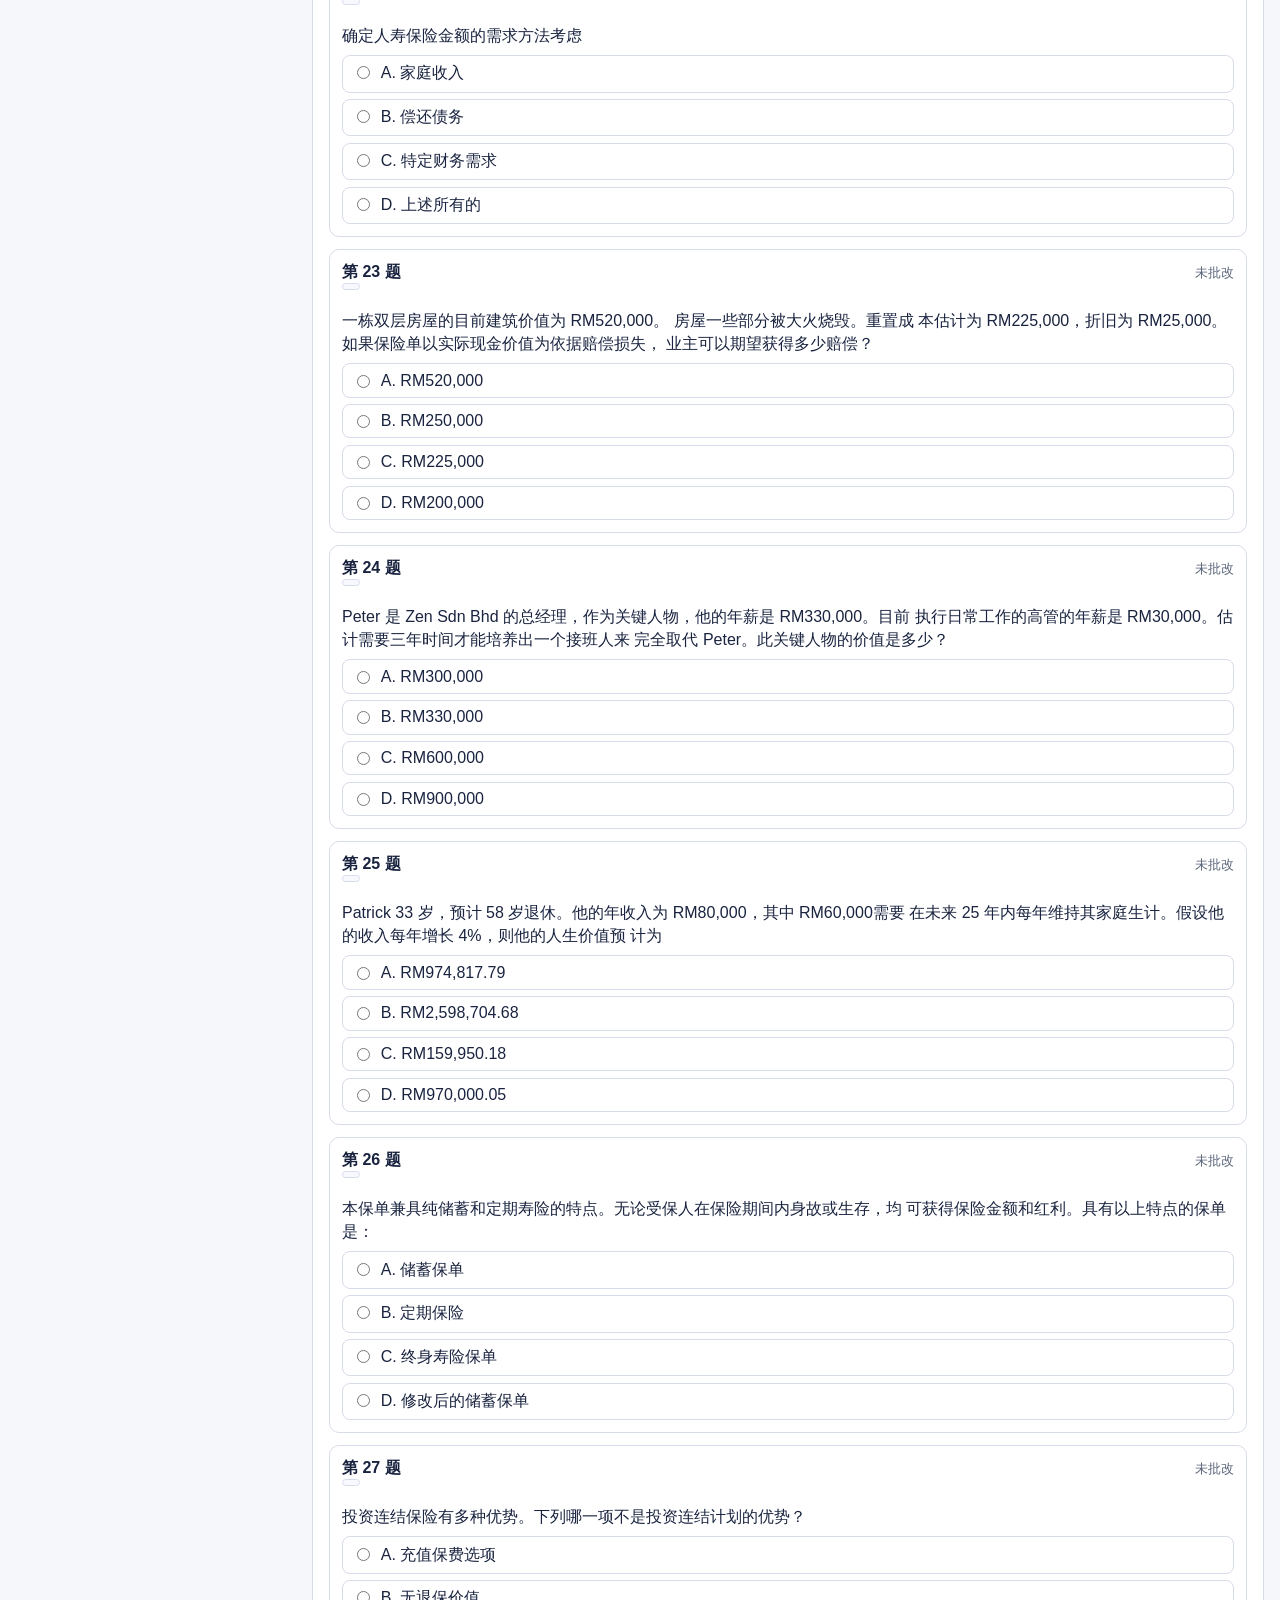
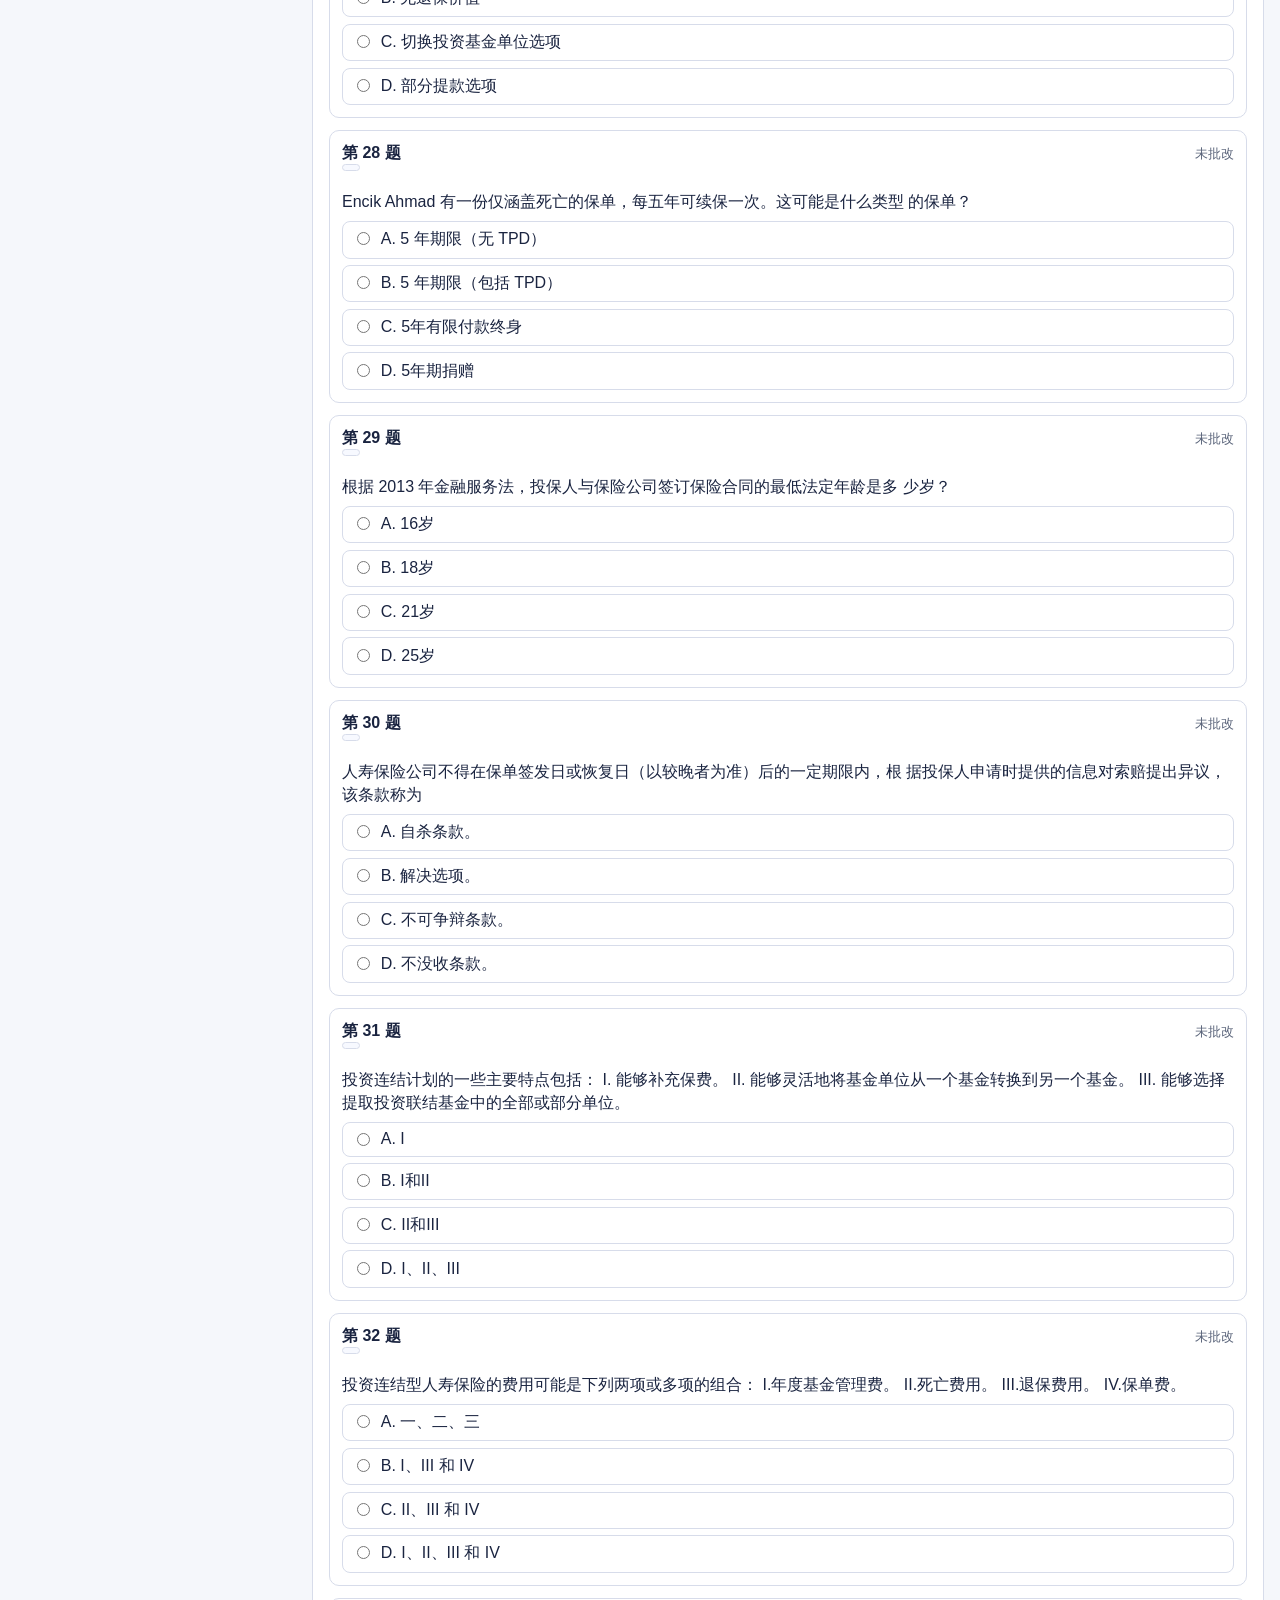
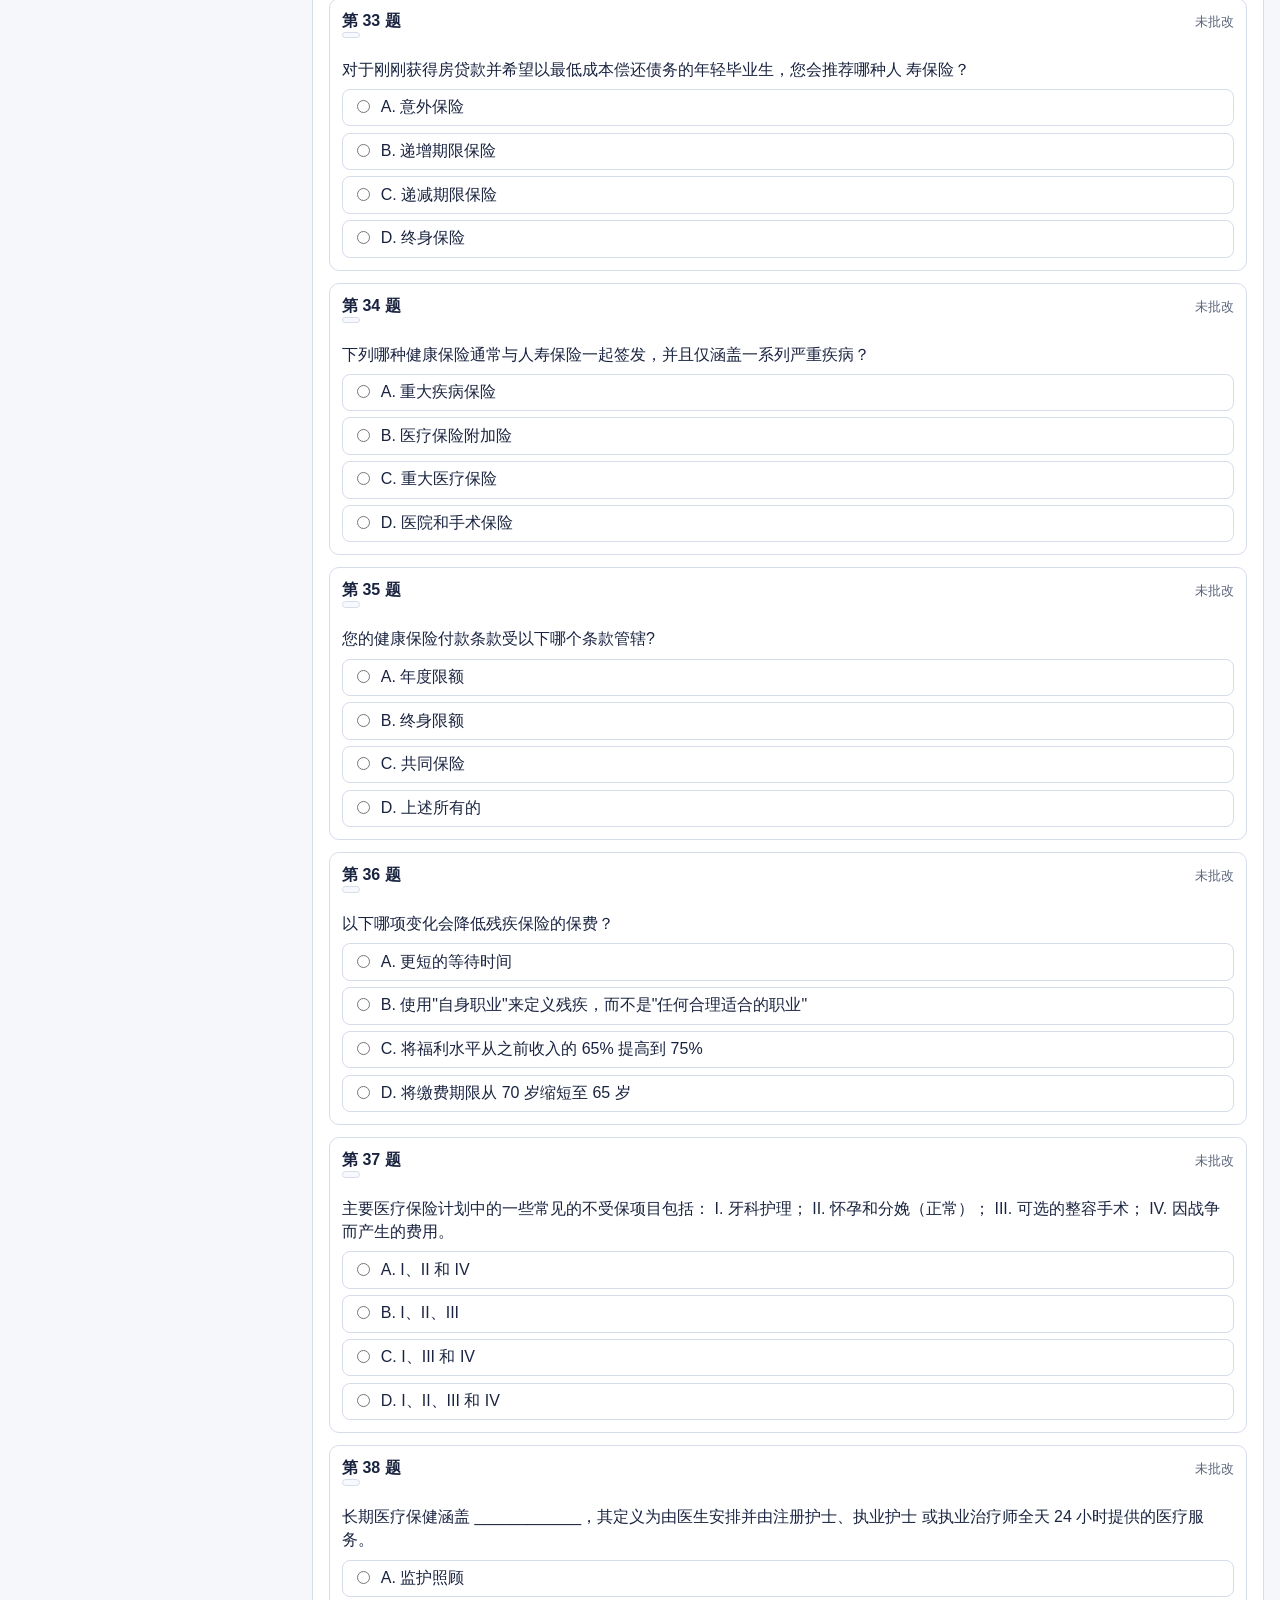
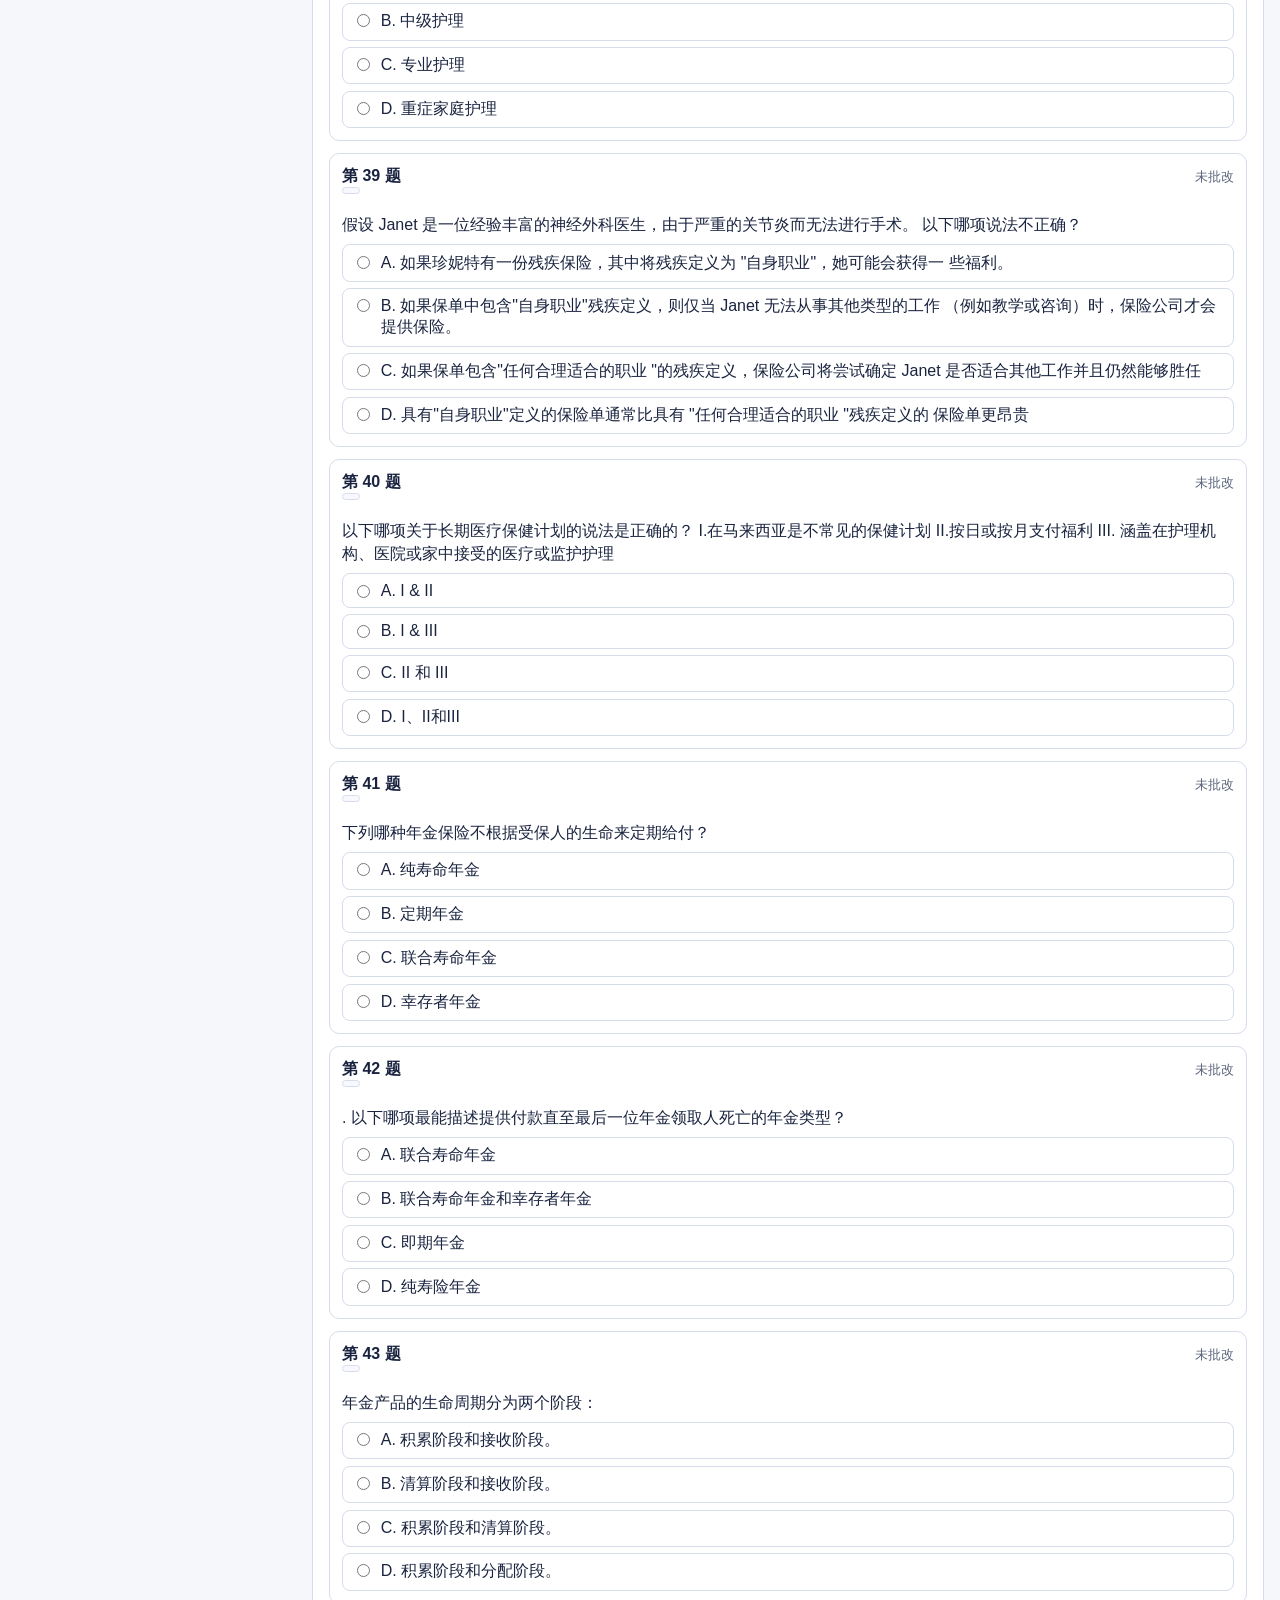
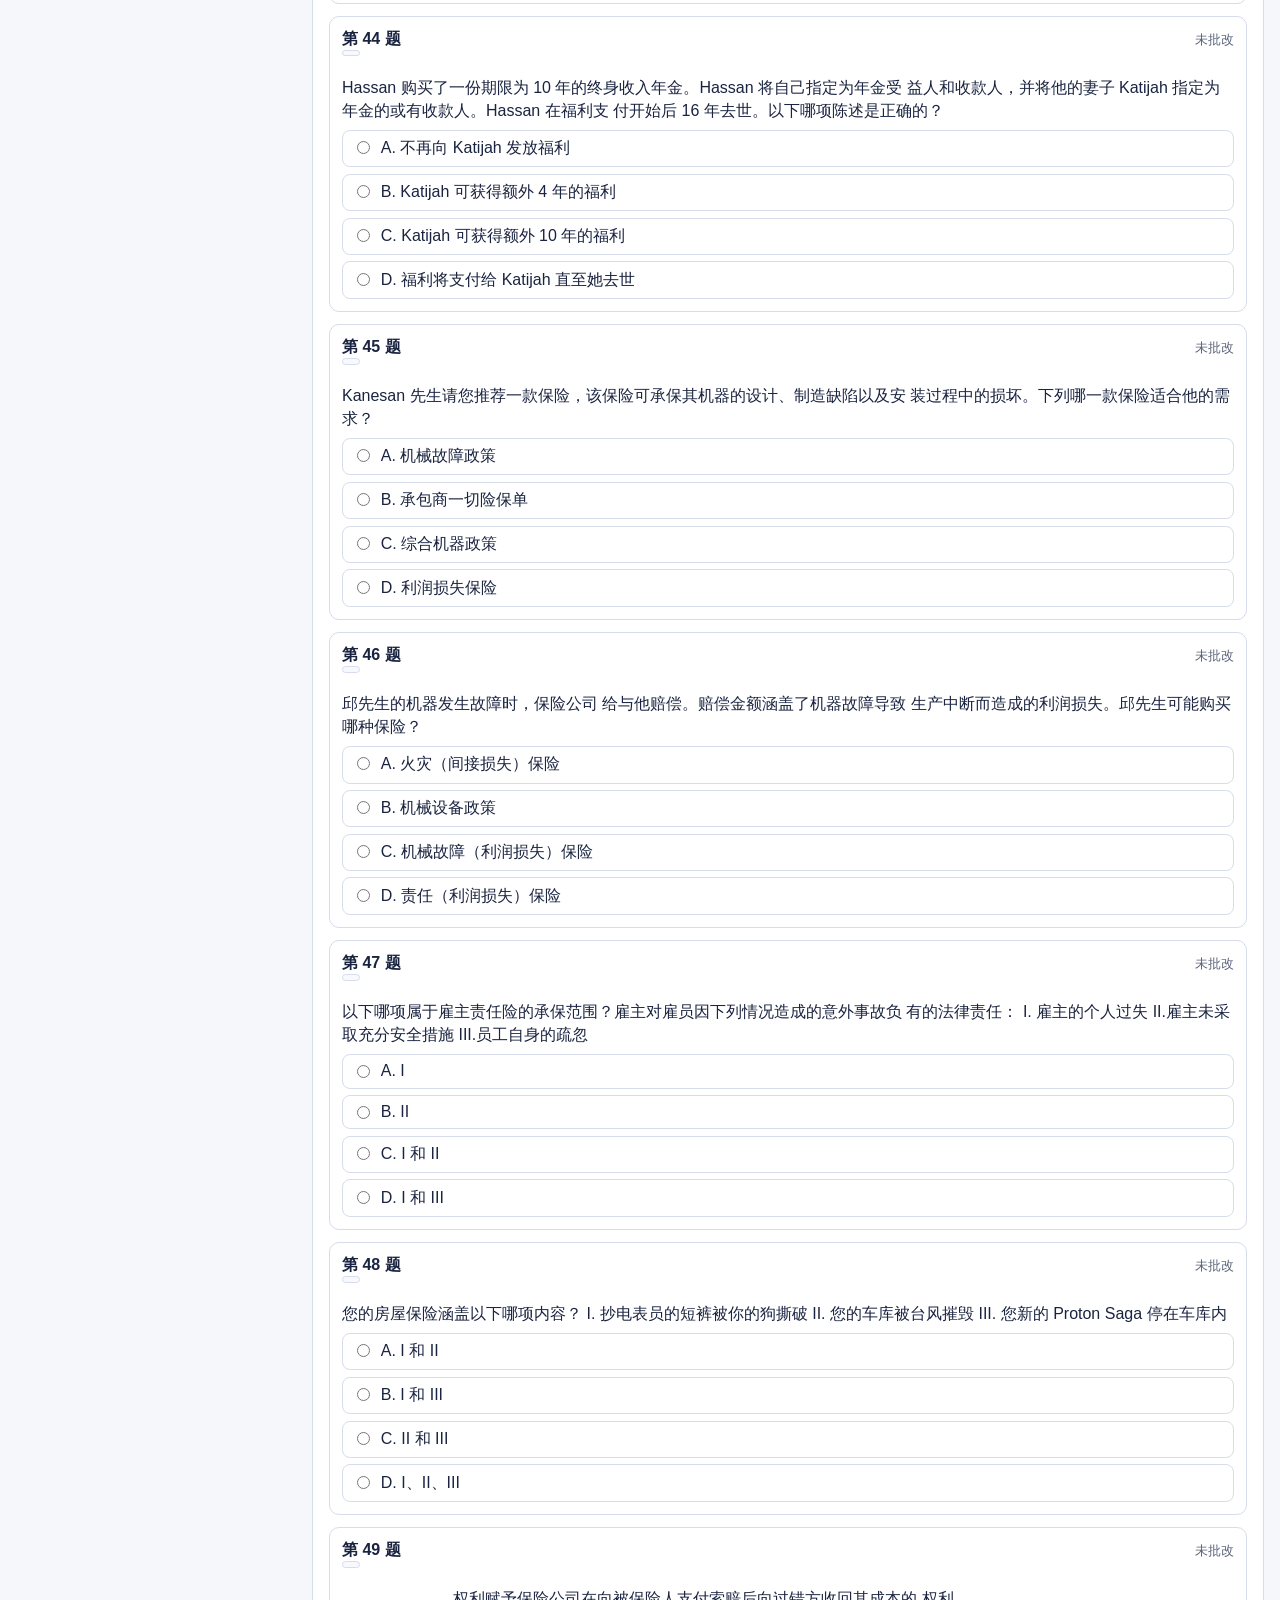
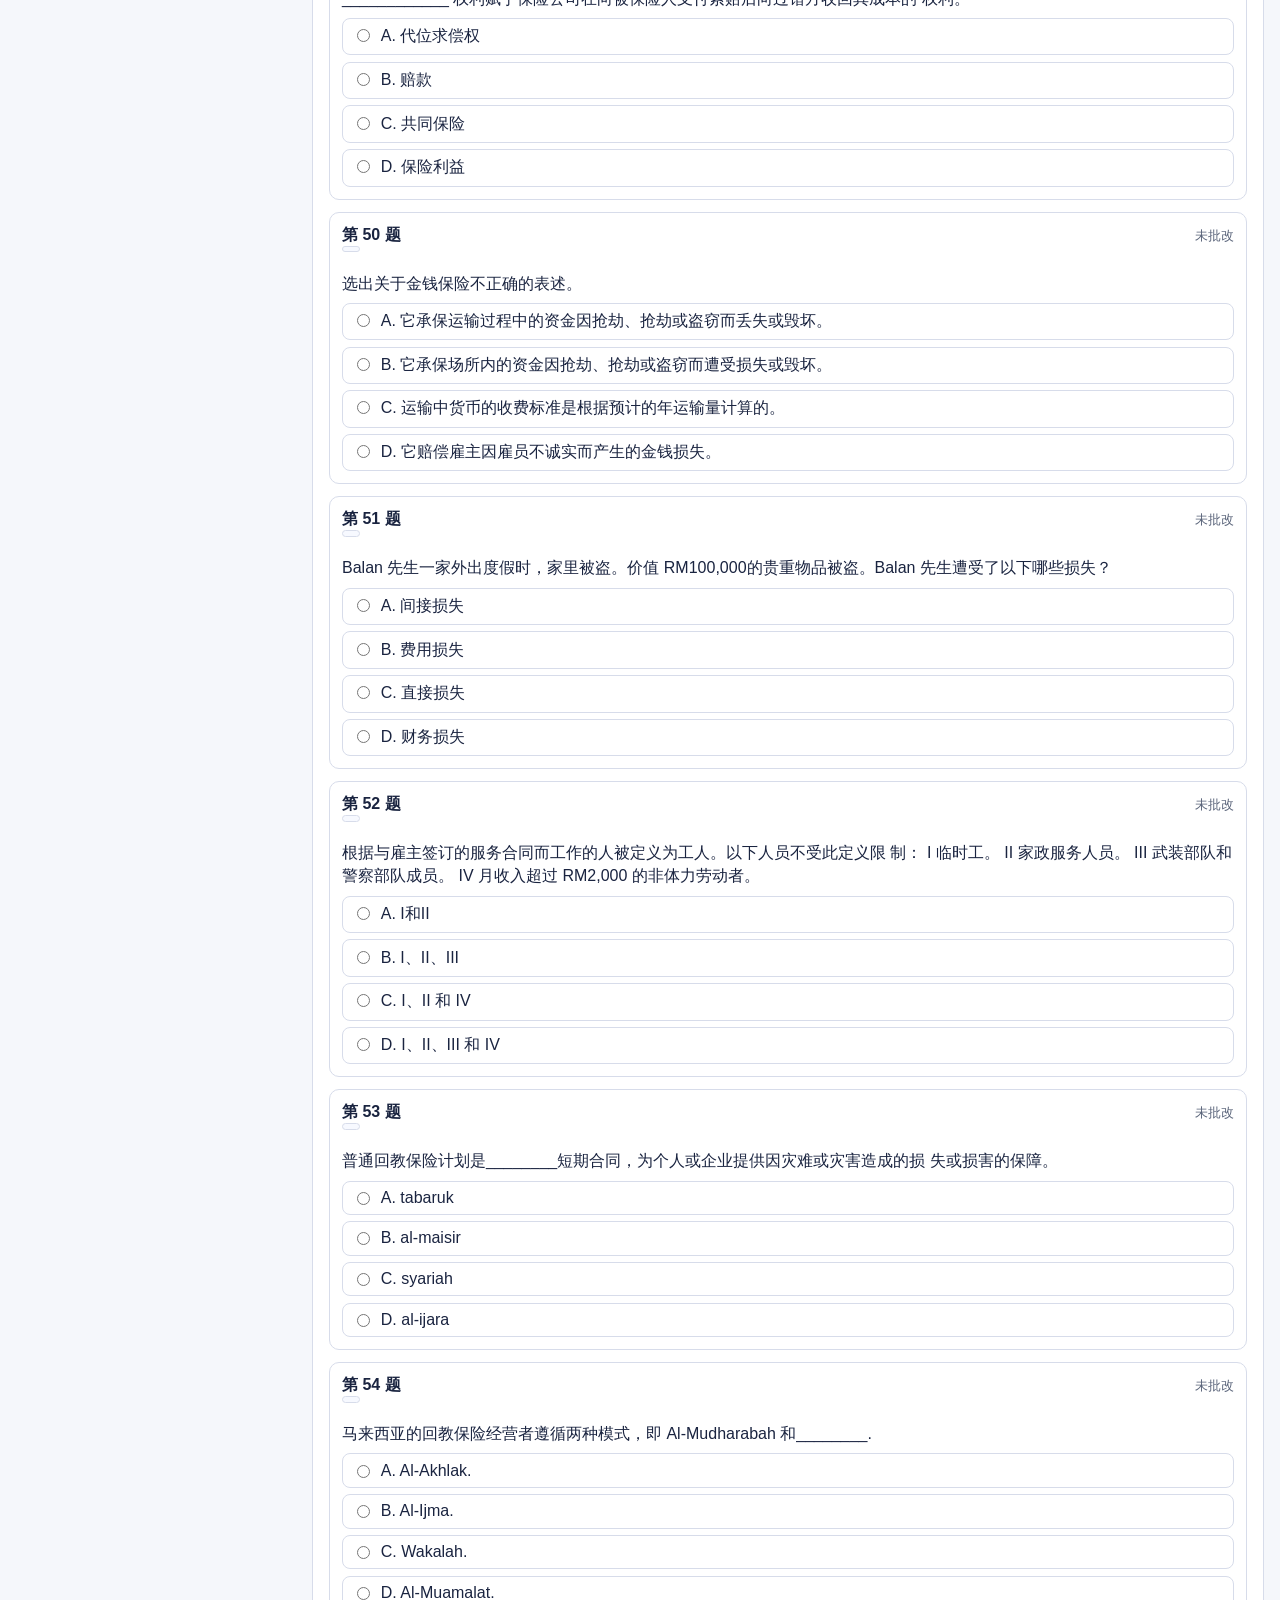
==== commit 03d59fb1: "Make 200 and hard 200 sets fully trilingual Co-authored-by: Wilson Ooi <owx333@users.noreply.github." ====
--- a/index.html
+++ b/index.html
@@ -20,13 +20,6 @@
         </p>
       </div>
       <div class="language-controls">
-        <label for="dataset-select" id="dataset-label">题库：</label>
-        <select id="dataset-select">
-          <option value="practice75">75题温习</option>
-          <option value="mock200">200题考试</option>
-          <option value="mock200Hard">200题加强版</option>
-          <option value="mock400Tri">400题三语综合</option>
-        </select>
         <label for="language-select" id="language-label">Language:</label>
         <select id="language-select">
           <option value="en">English</option>
@@ -83,8 +76,8 @@
     </template>
 
     <script src="./data/questions-data.js"></script>
-    <script src="./data/mock200-data.js"></script>
-    <script src="./data/mock200-hard-data.js"></script>
+    <script src="./data/mock200-trilingual-data.js"></script>
+    <script src="./data/mock200-hard-trilingual-data.js"></script>
     <script src="./data/mock400-trilingual-data.js"></script>
     <script src="./app.js"></script>
   </body>
--- a/styles.css
+++ b/styles.css
@@ -19,10 +19,12 @@
   font-family: "Segoe UI", Arial, sans-serif;
   color: var(--text);
   background: var(--bg);
+  overflow-x: hidden;
 }
 
 .app-header {
   display: flex;
+  flex-wrap: wrap;
   gap: 1rem;
   justify-content: space-between;
   align-items: center;
@@ -54,6 +56,7 @@
 
 .language-controls {
   display: flex;
+  flex-wrap: wrap;
   align-items: center;
   gap: 0.5rem;
   font-size: 0.95rem;
@@ -66,6 +69,7 @@
   background: #fff;
   color: var(--text);
   padding: 0.45rem 0.7rem;
+  min-height: 40px;
 }
 
 button {
@@ -250,3 +254,97 @@
     position: static;
   }
 }
+
+@media (max-width: 768px) {
+  .app-header {
+    padding: 0.75rem;
+    gap: 0.75rem;
+    align-items: flex-start;
+  }
+
+  .site-logo {
+    width: 250px;
+    max-width: 100%;
+  }
+
+  h1 {
+    font-size: 1.15rem;
+  }
+
+  #app-subtitle {
+    font-size: 0.9rem;
+  }
+
+  .language-controls {
+    width: 100%;
+    gap: 0.45rem;
+    font-size: 0.9rem;
+  }
+
+  .language-controls select {
+    flex: 1 1 160px;
+    min-width: 140px;
+  }
+
+  .layout {
+    padding: 0.7rem;
+    gap: 0.7rem;
+  }
+
+  .panel {
+    padding: 0.75rem;
+  }
+
+  .actions {
+    display: grid;
+    grid-template-columns: 1fr 1fr;
+    width: 100%;
+  }
+
+  .mode-buttons {
+    grid-template-columns: 1fr;
+  }
+
+  .question-card {
+    padding: 0.65rem;
+  }
+
+  .question-header {
+    align-items: flex-start;
+    gap: 0.4rem;
+    flex-direction: column;
+  }
+
+  .result-badge {
+    font-size: 0.78rem;
+  }
+
+  .option-label {
+    padding: 0.6rem;
+  }
+
+  .answer-line {
+    font-size: 0.86rem;
+    line-height: 1.35;
+  }
+}
+
+@media (max-width: 480px) {
+  .site-logo {
+    width: 210px;
+  }
+
+  .language-controls select,
+  .language-controls button {
+    flex: 1 1 100%;
+  }
+
+  .actions {
+    grid-template-columns: 1fr;
+  }
+
+  .summary-panel,
+  .quiz-panel {
+    border-radius: 10px;
+  }
+}
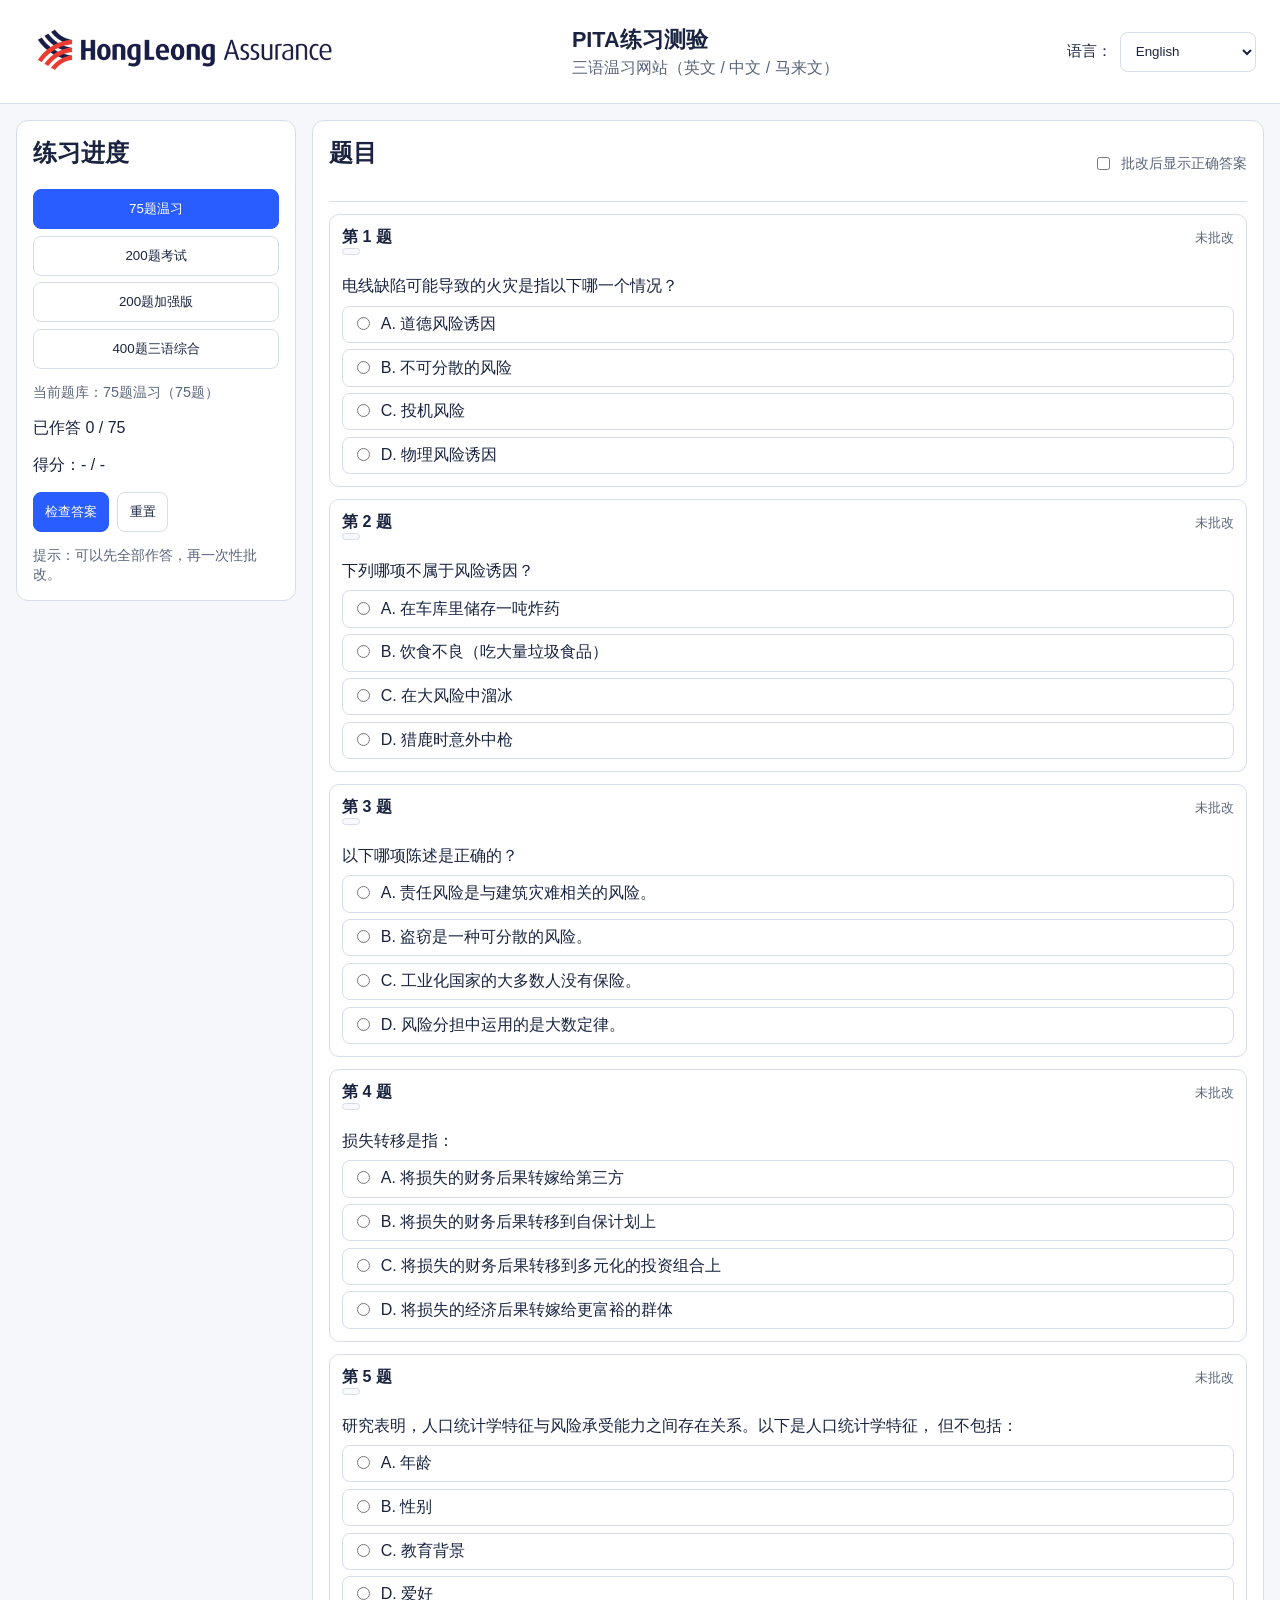
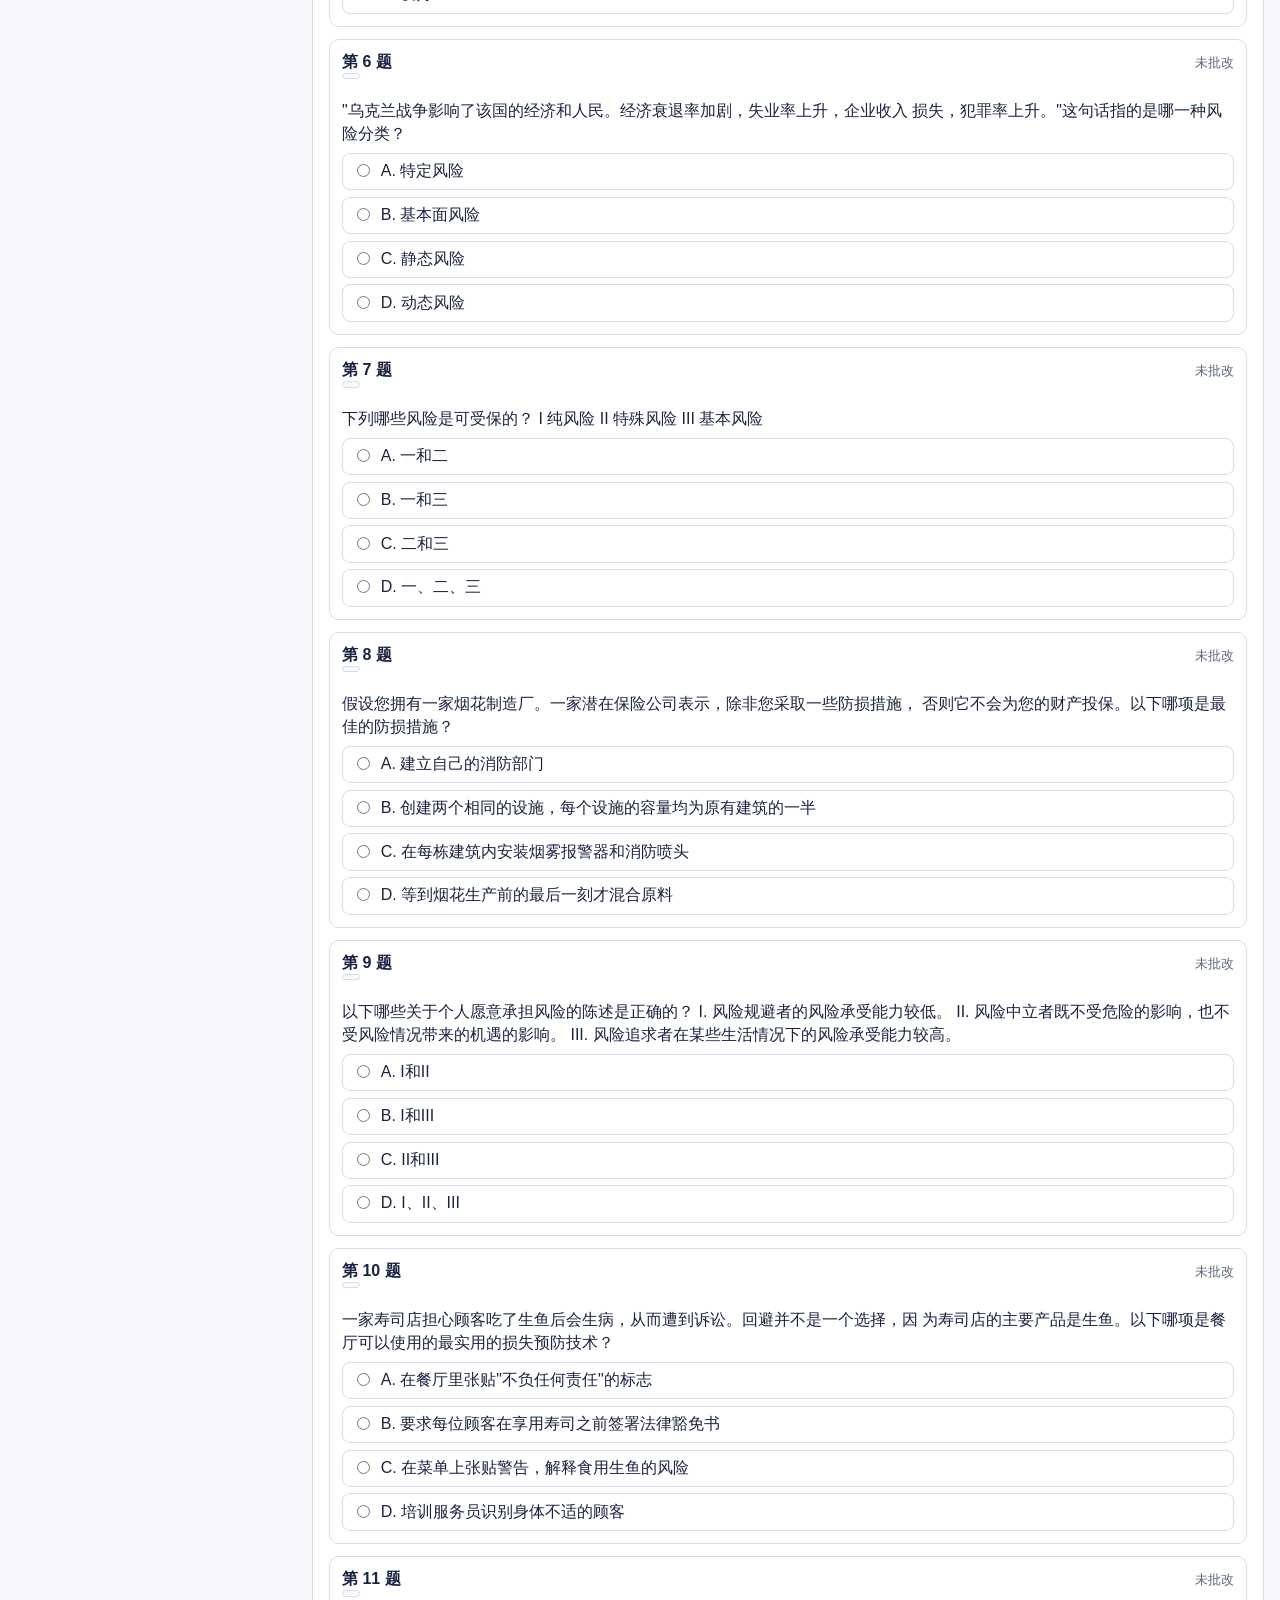
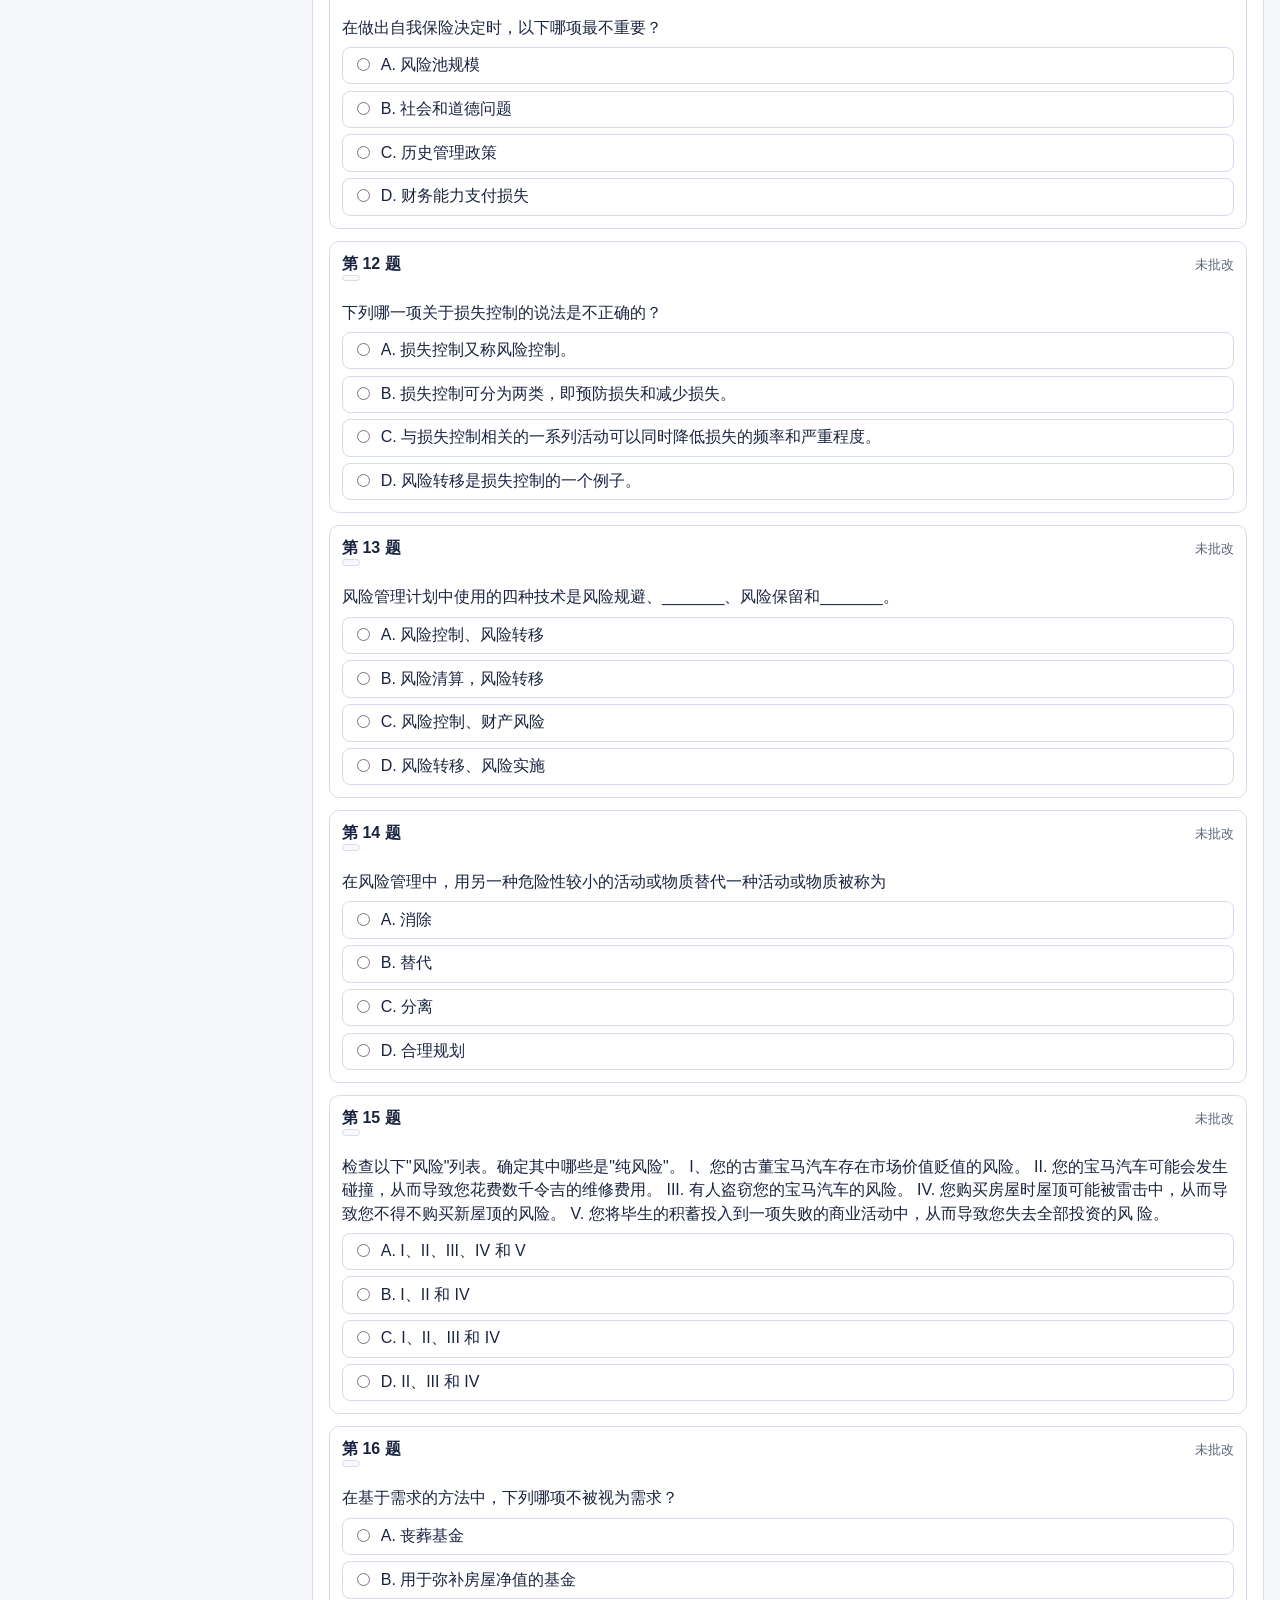
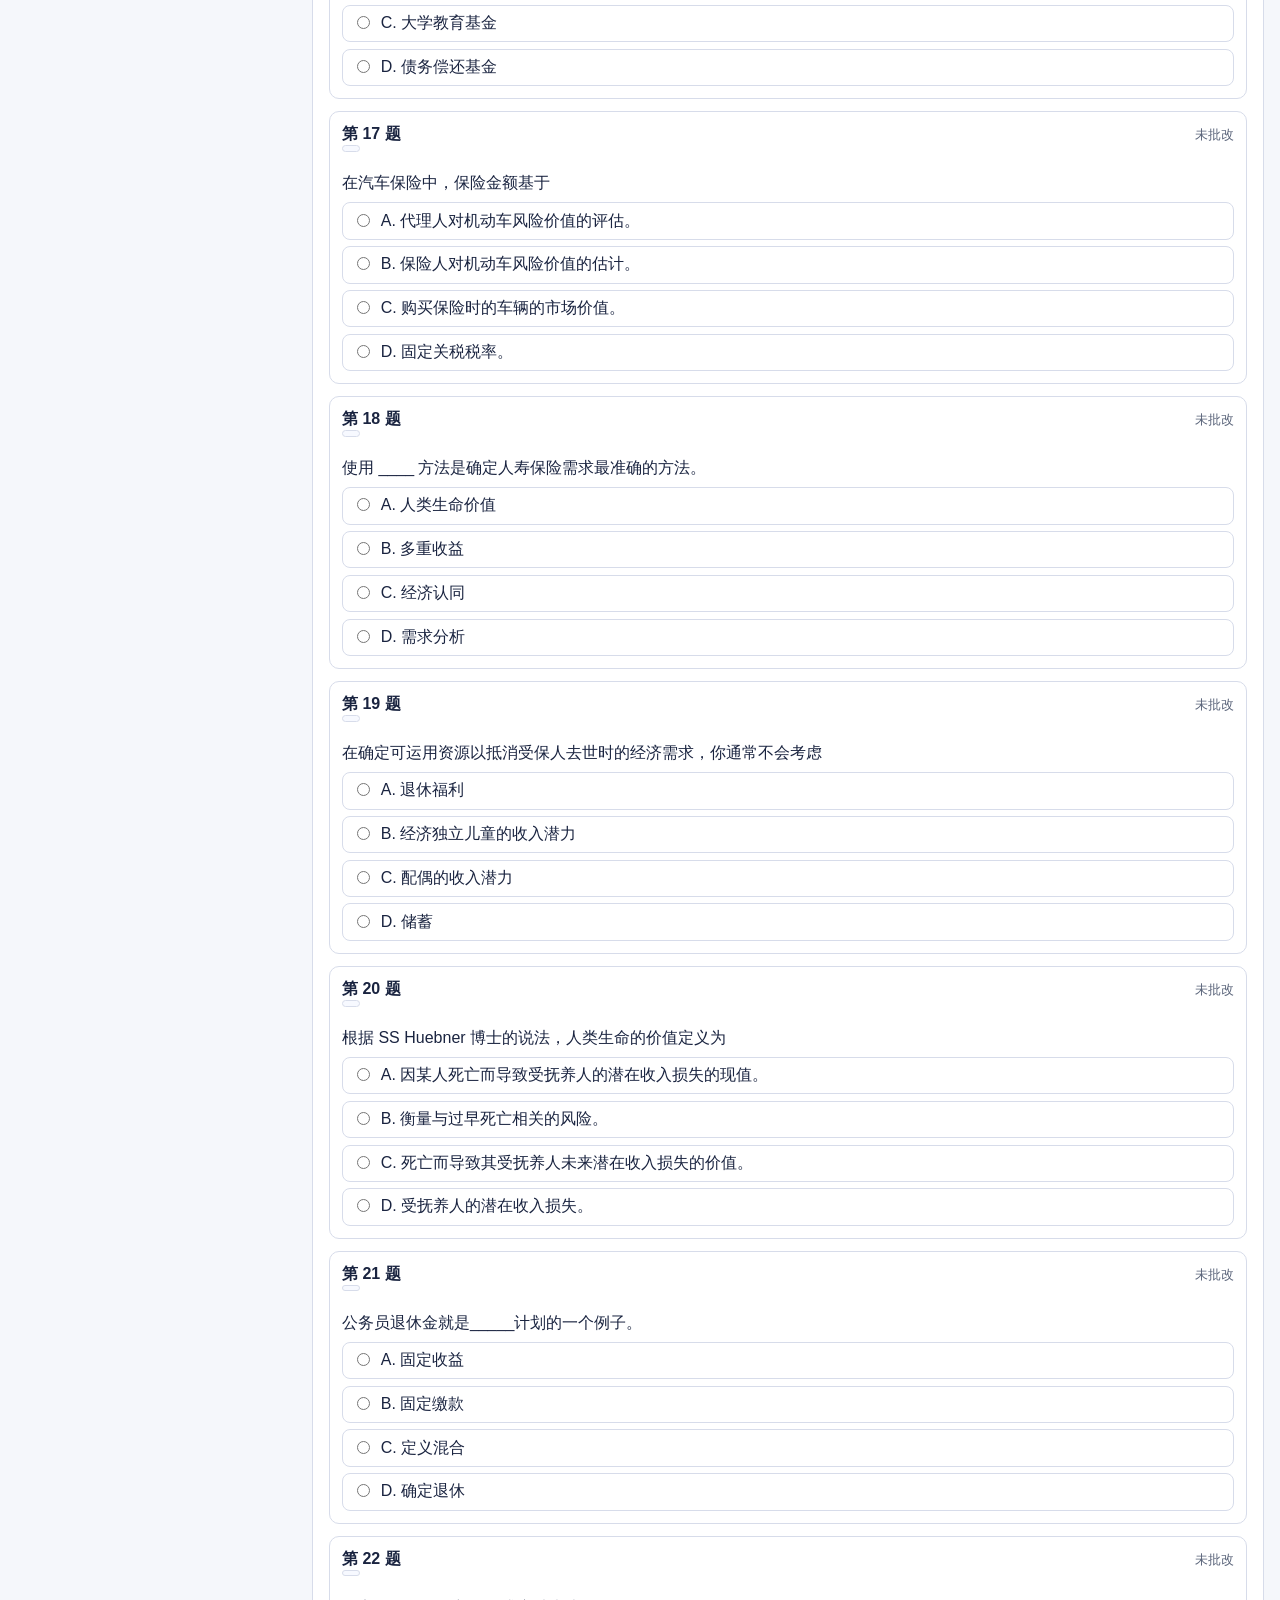
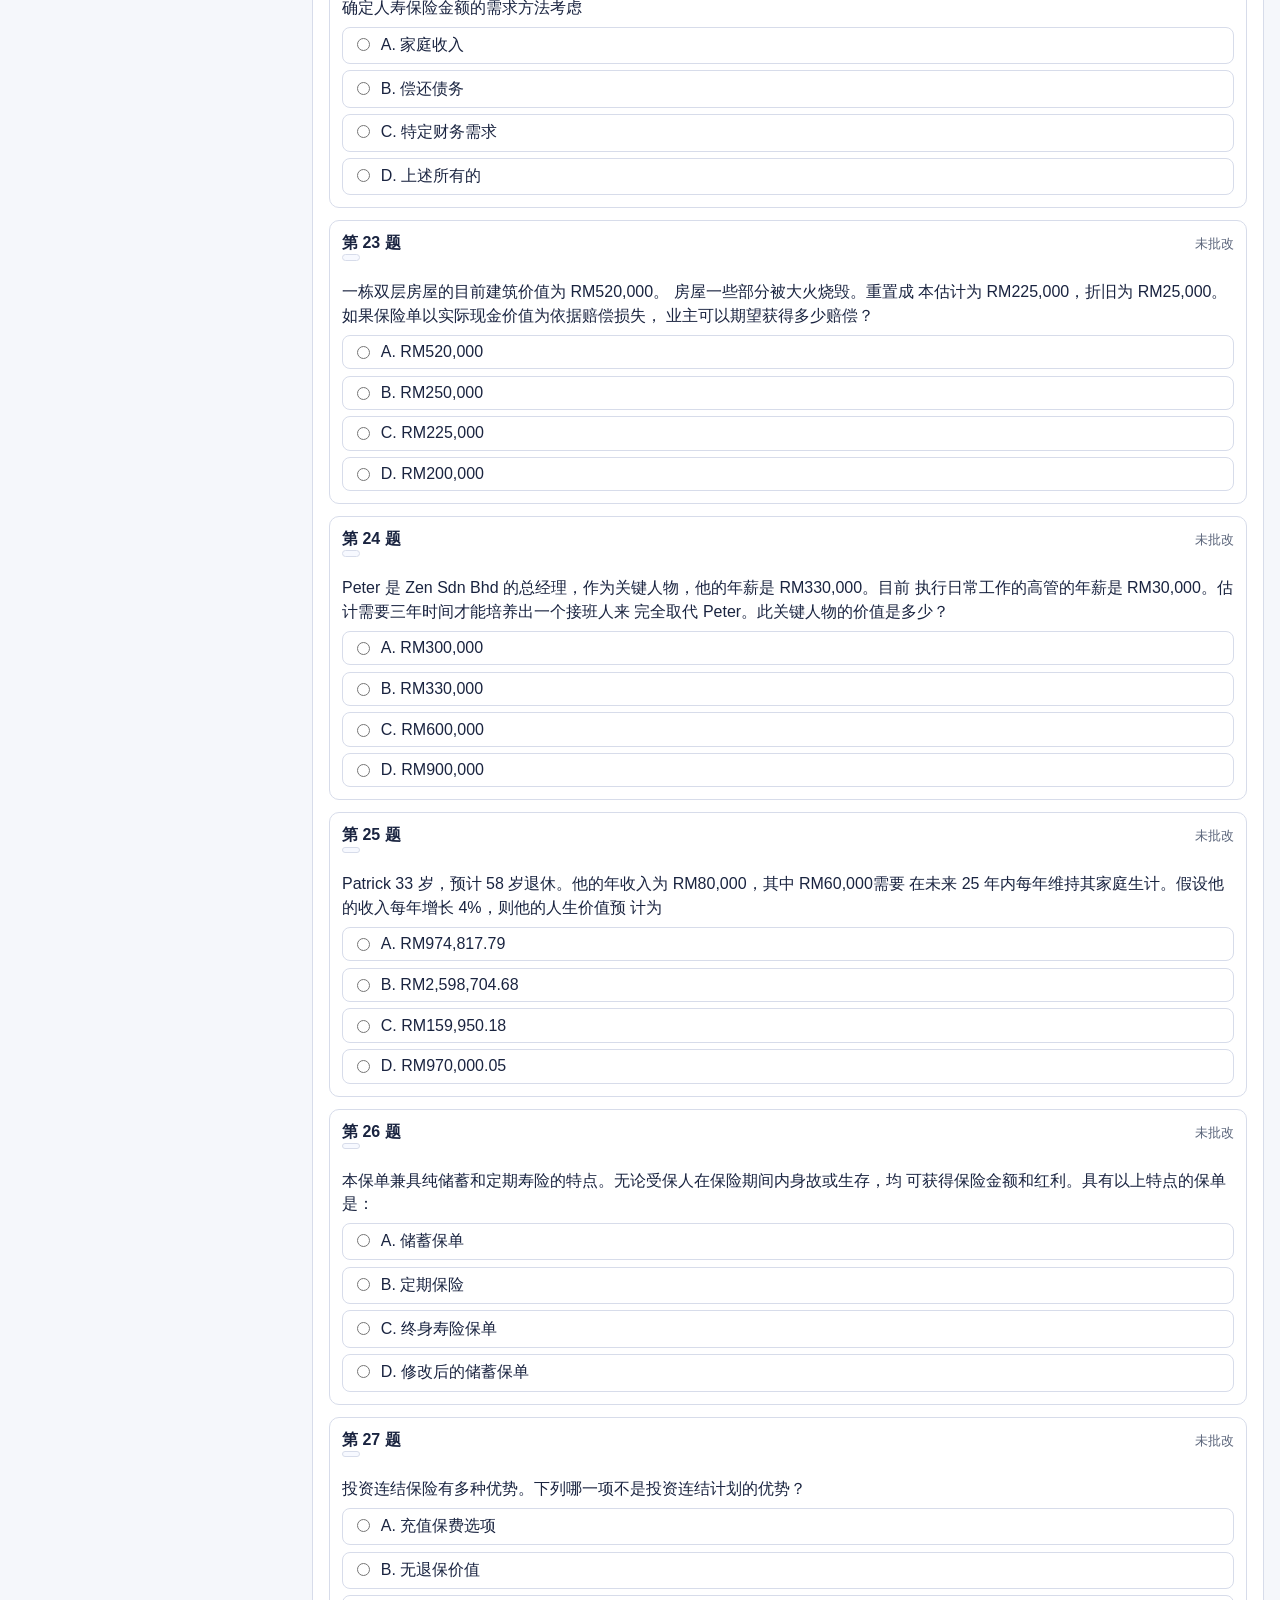
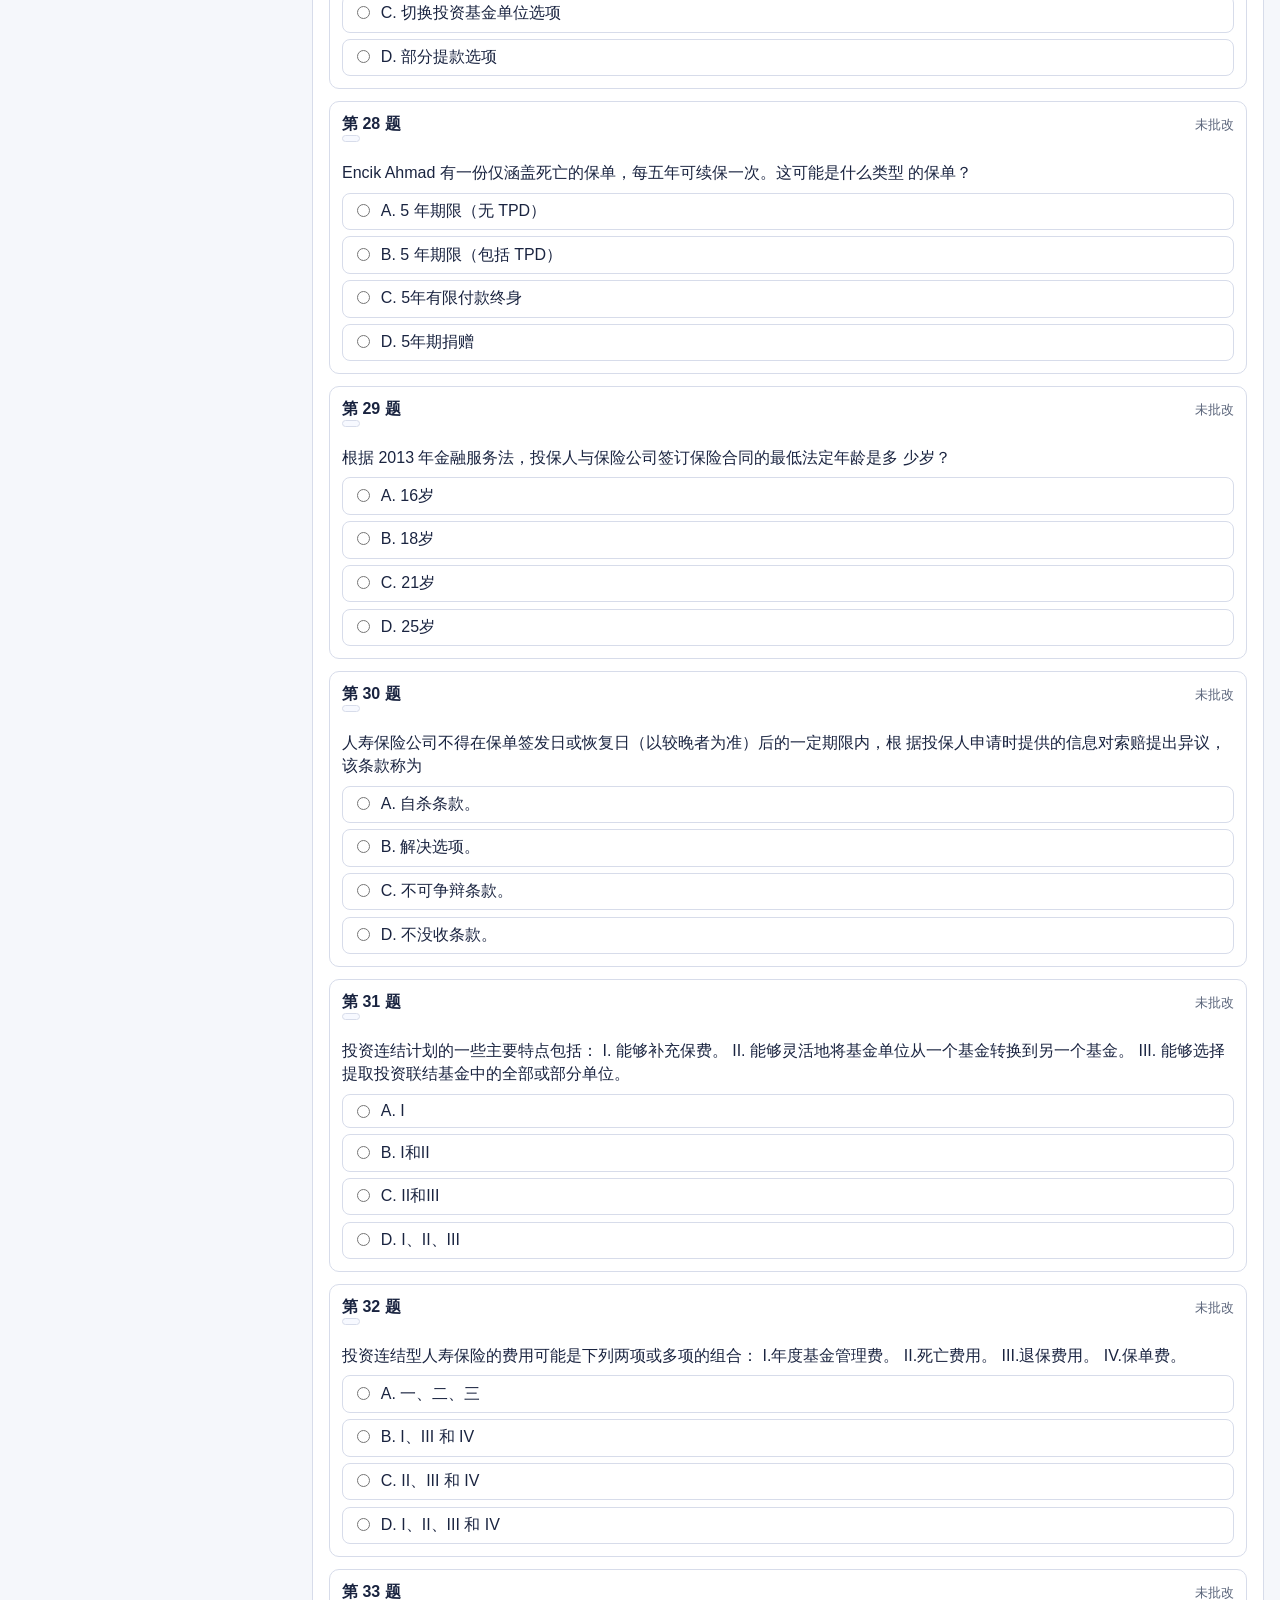
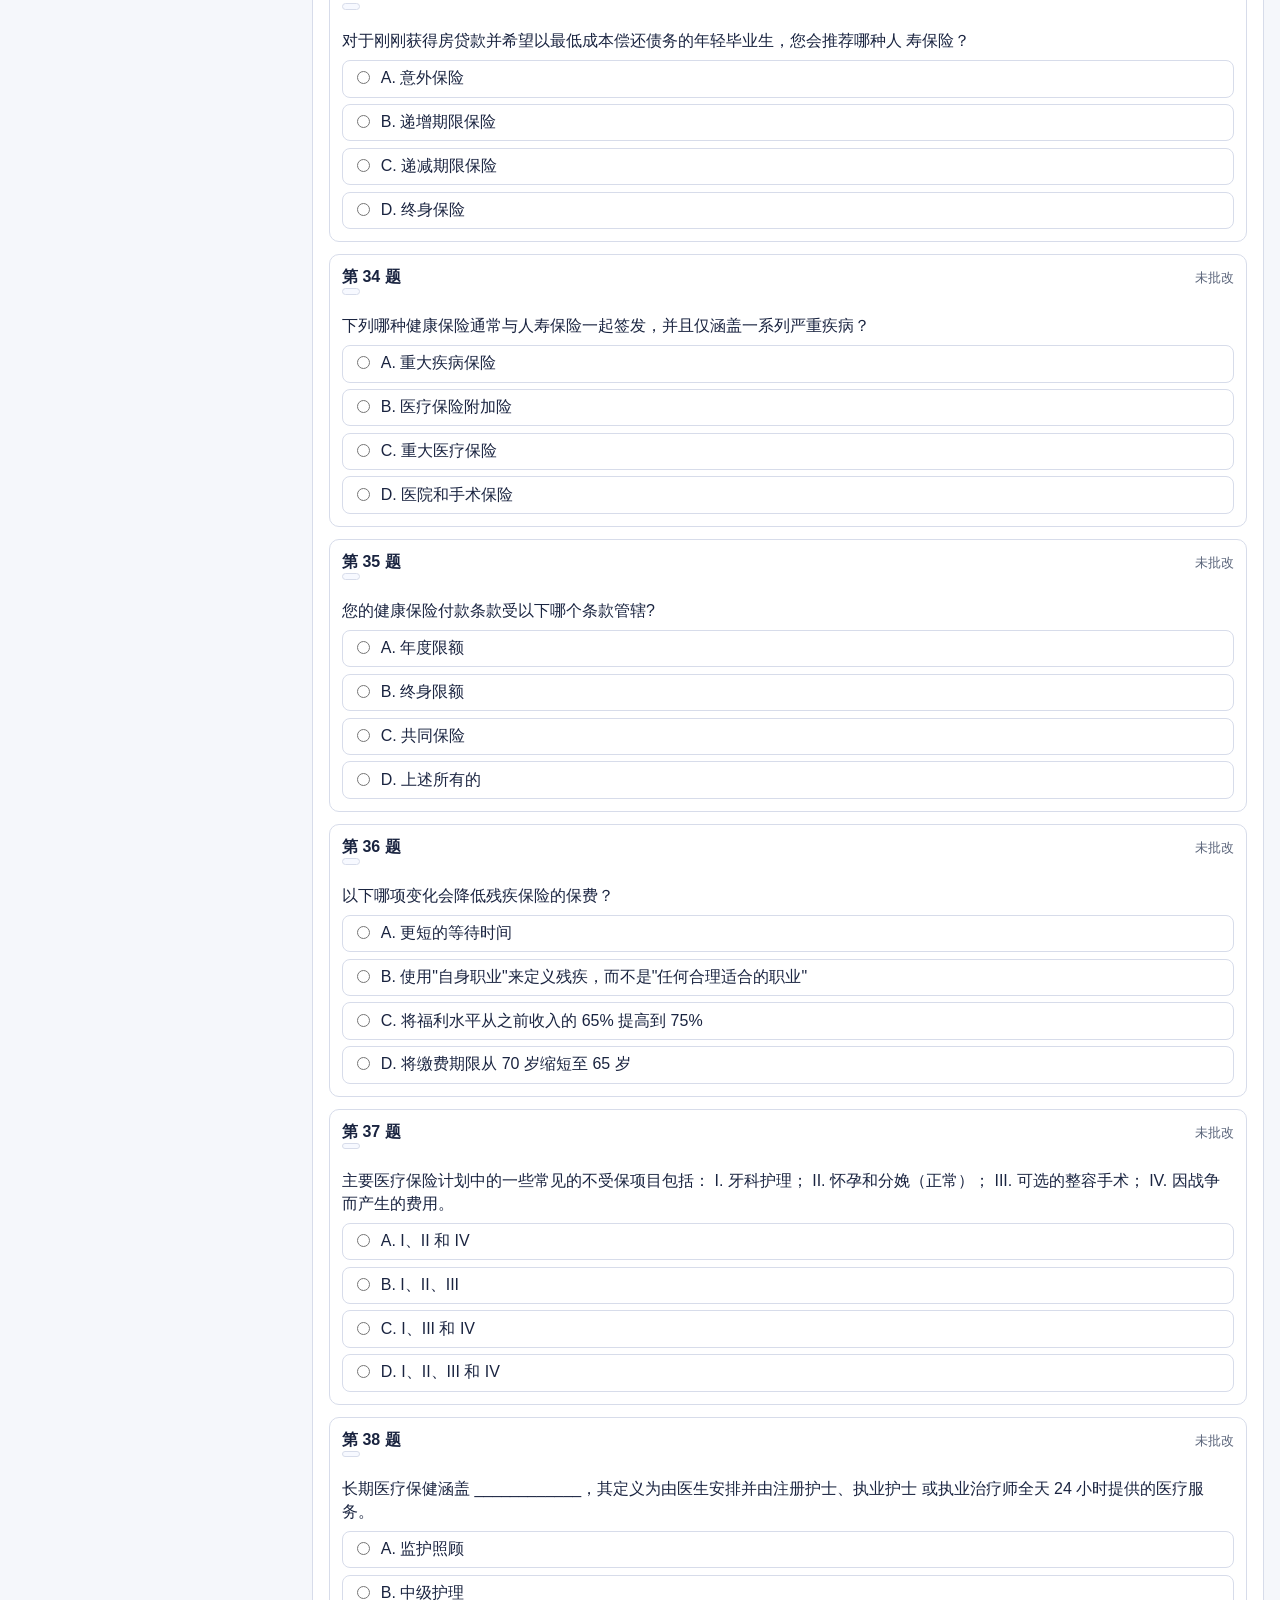
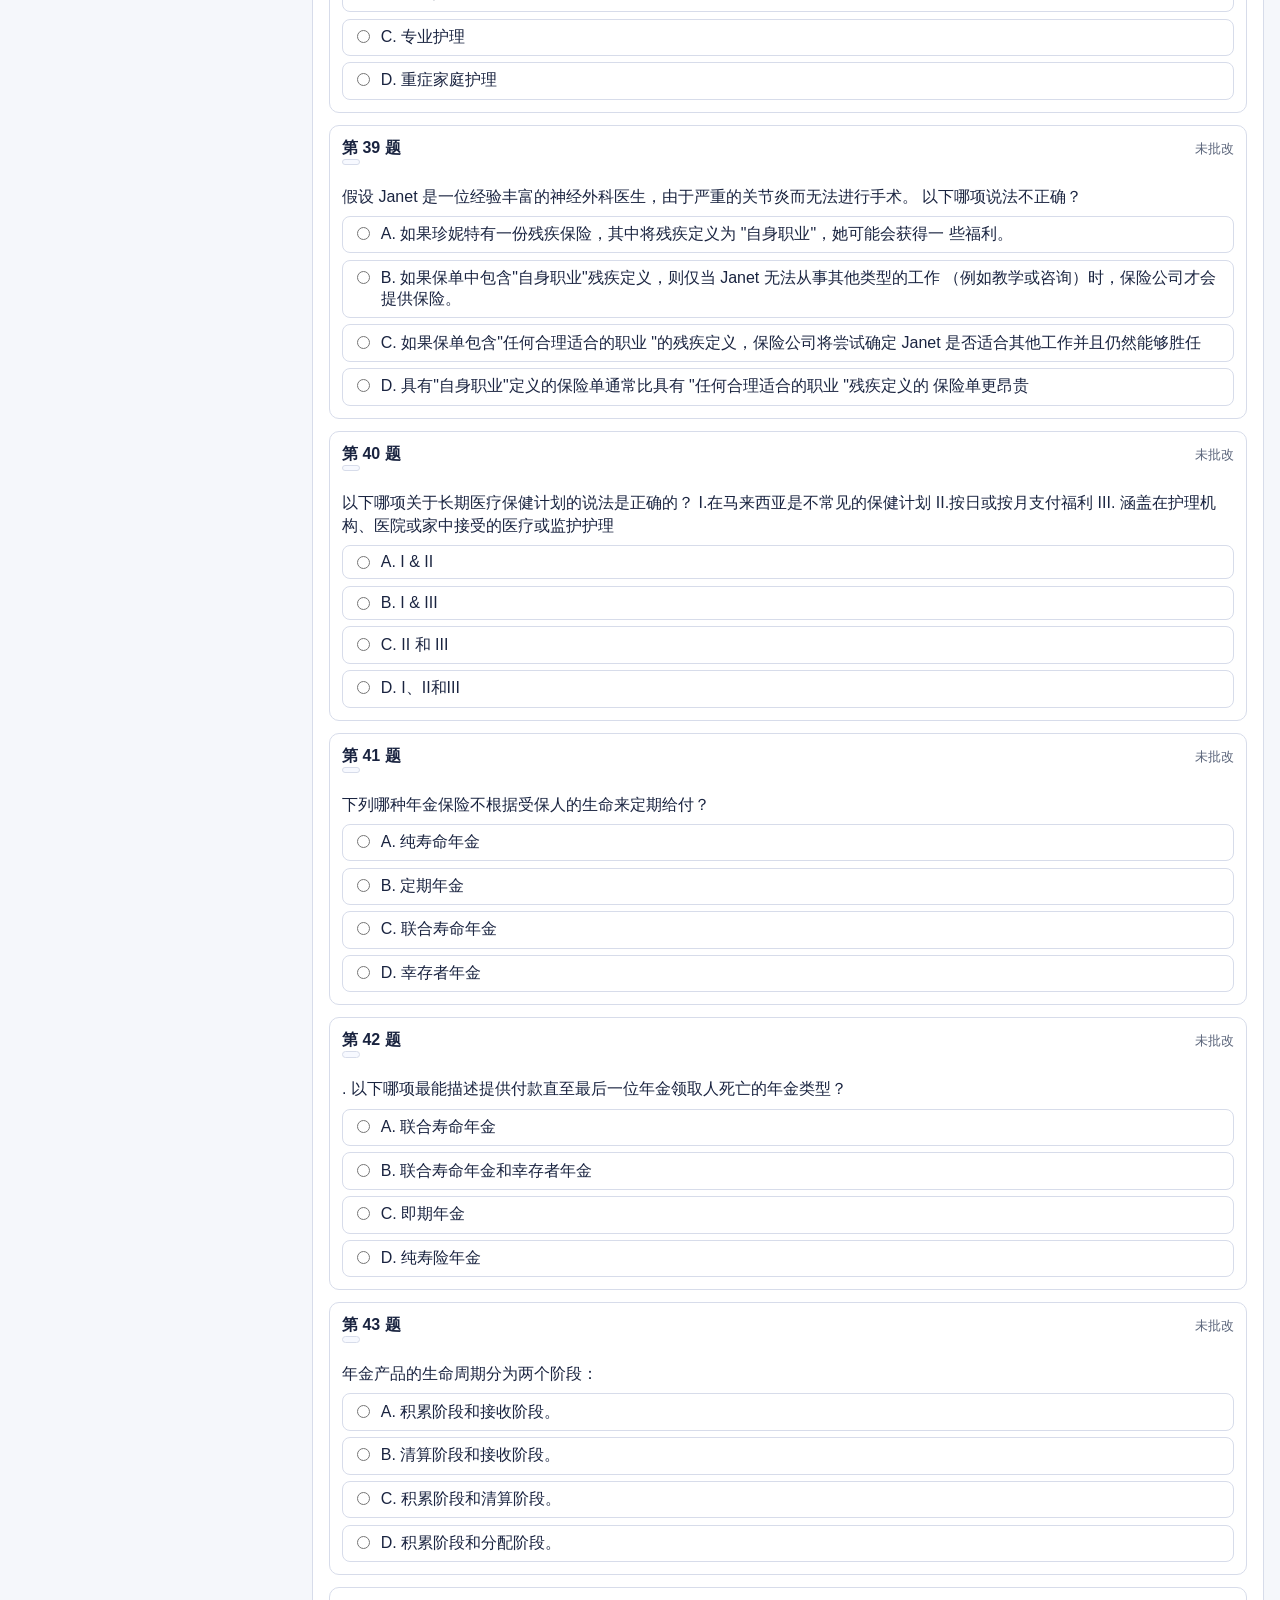
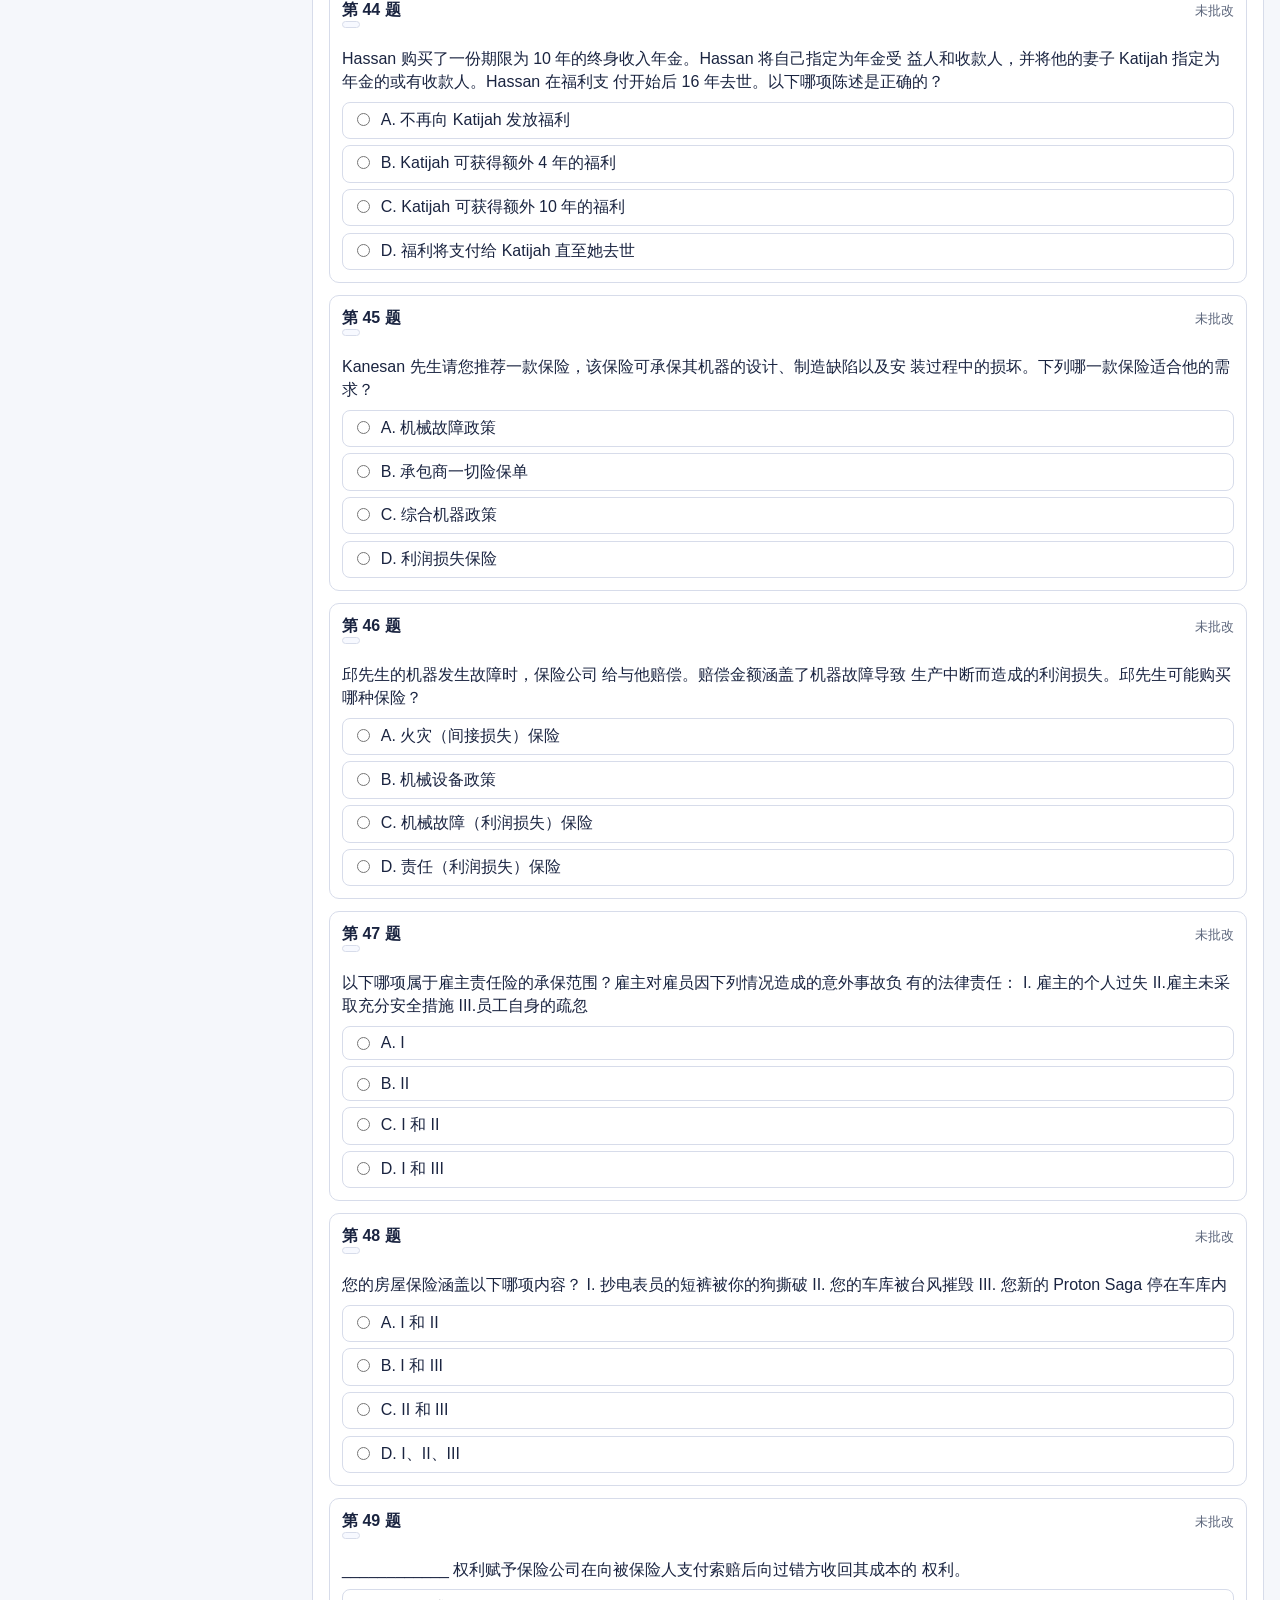
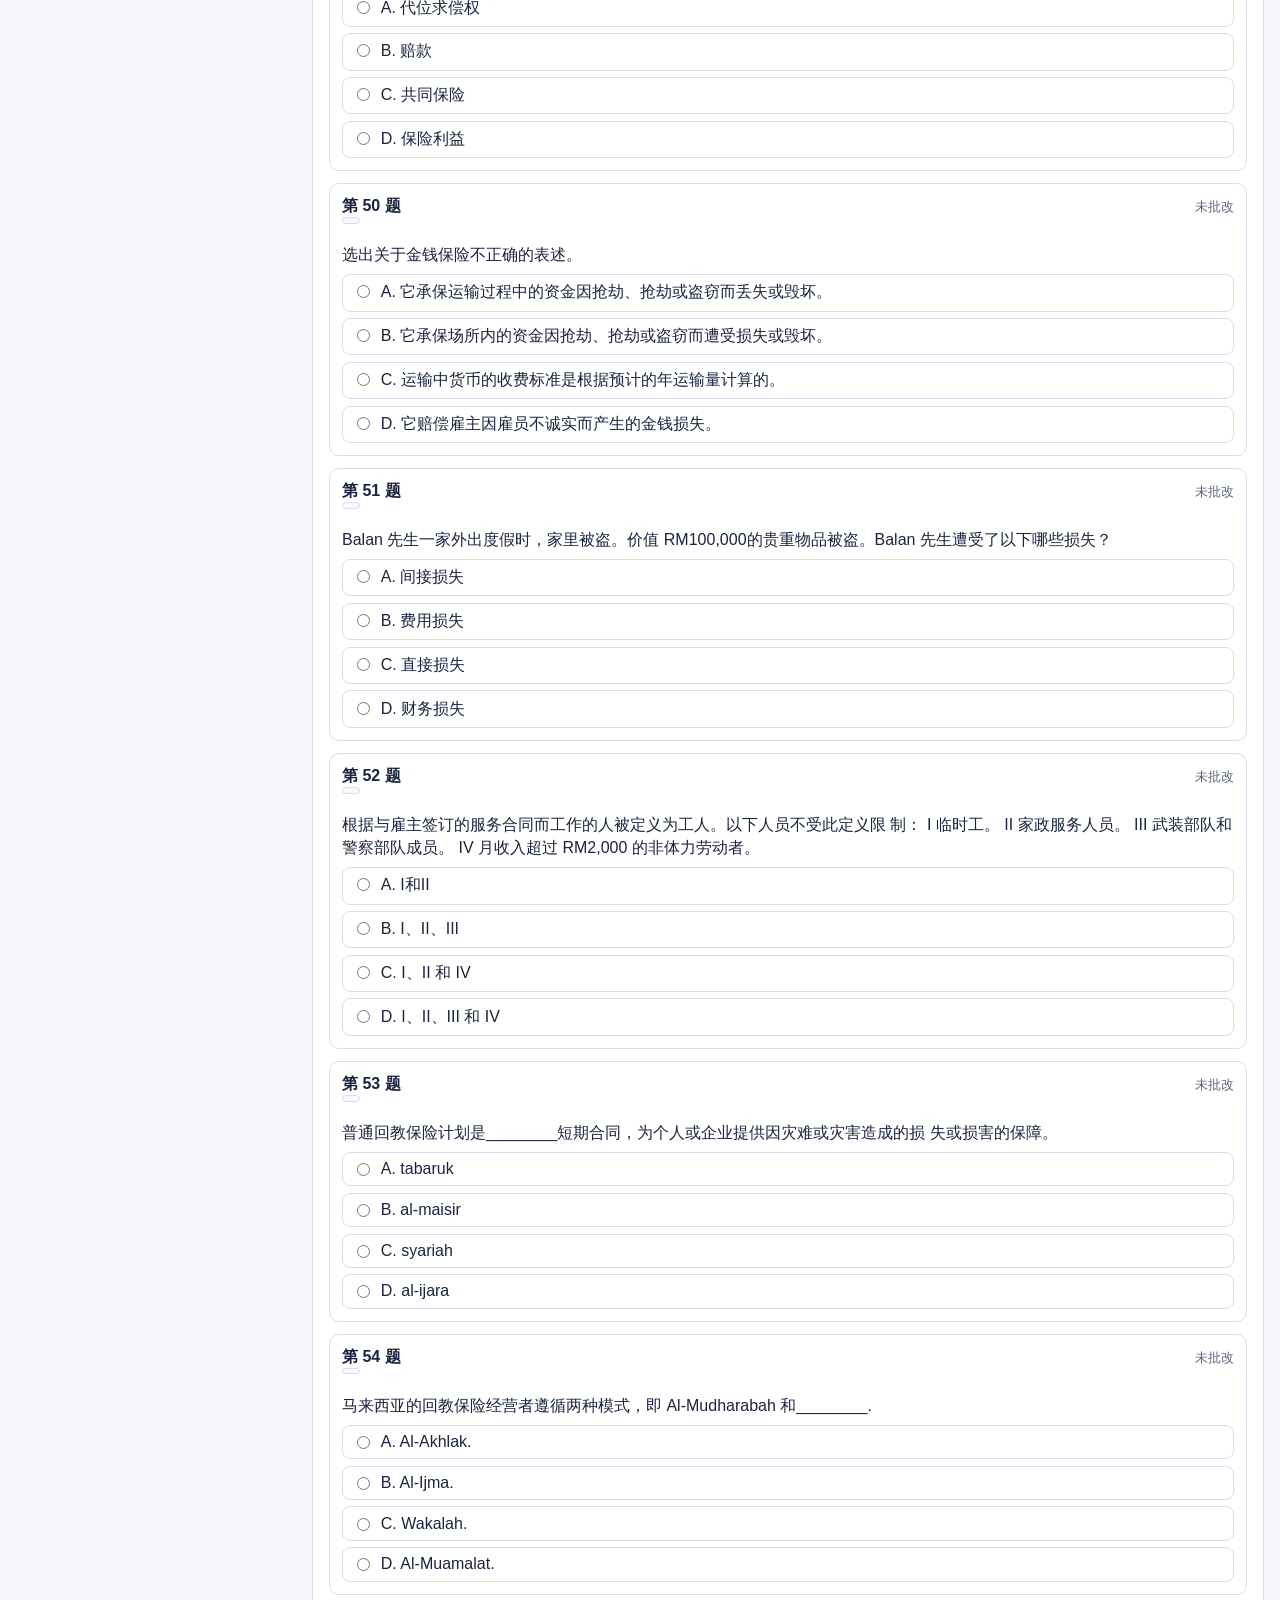
==== commit 182e146f: "Switch logo and favicon references to uploaded PNG files Co-authored-by: Wilson Ooi <owx333@users.no" ====
--- a/index.html
+++ b/index.html
@@ -4,14 +4,14 @@
     <meta charset="UTF-8" />
     <meta name="viewport" content="width=device-width, initial-scale=1.0" />
     <title>PITA练习测验</title>
-    <link rel="icon" type="image/svg+xml" href="./assets/favicon-logo.svg?v=3" />
-    <link rel="shortcut icon" href="./assets/favicon-logo.svg?v=3" />
+    <link rel="icon" type="image/png" href="./branding/favicon/favicon.png?v=2" />
+    <link rel="shortcut icon" href="./branding/favicon/favicon.png?v=2" />
     <link rel="stylesheet" href="./styles.css" />
   </head>
   <body>
     <header class="app-header">
       <div class="brand-block">
-        <img src="./assets/hla-logo.svg" alt="HongLeong Assurance" class="site-logo" />
+        <img src="./branding/logo/header-logo.png" alt="HongLeong Assurance" class="site-logo" />
       </div>
       <div>
         <h1 id="app-title">PITA练习测验</h1>
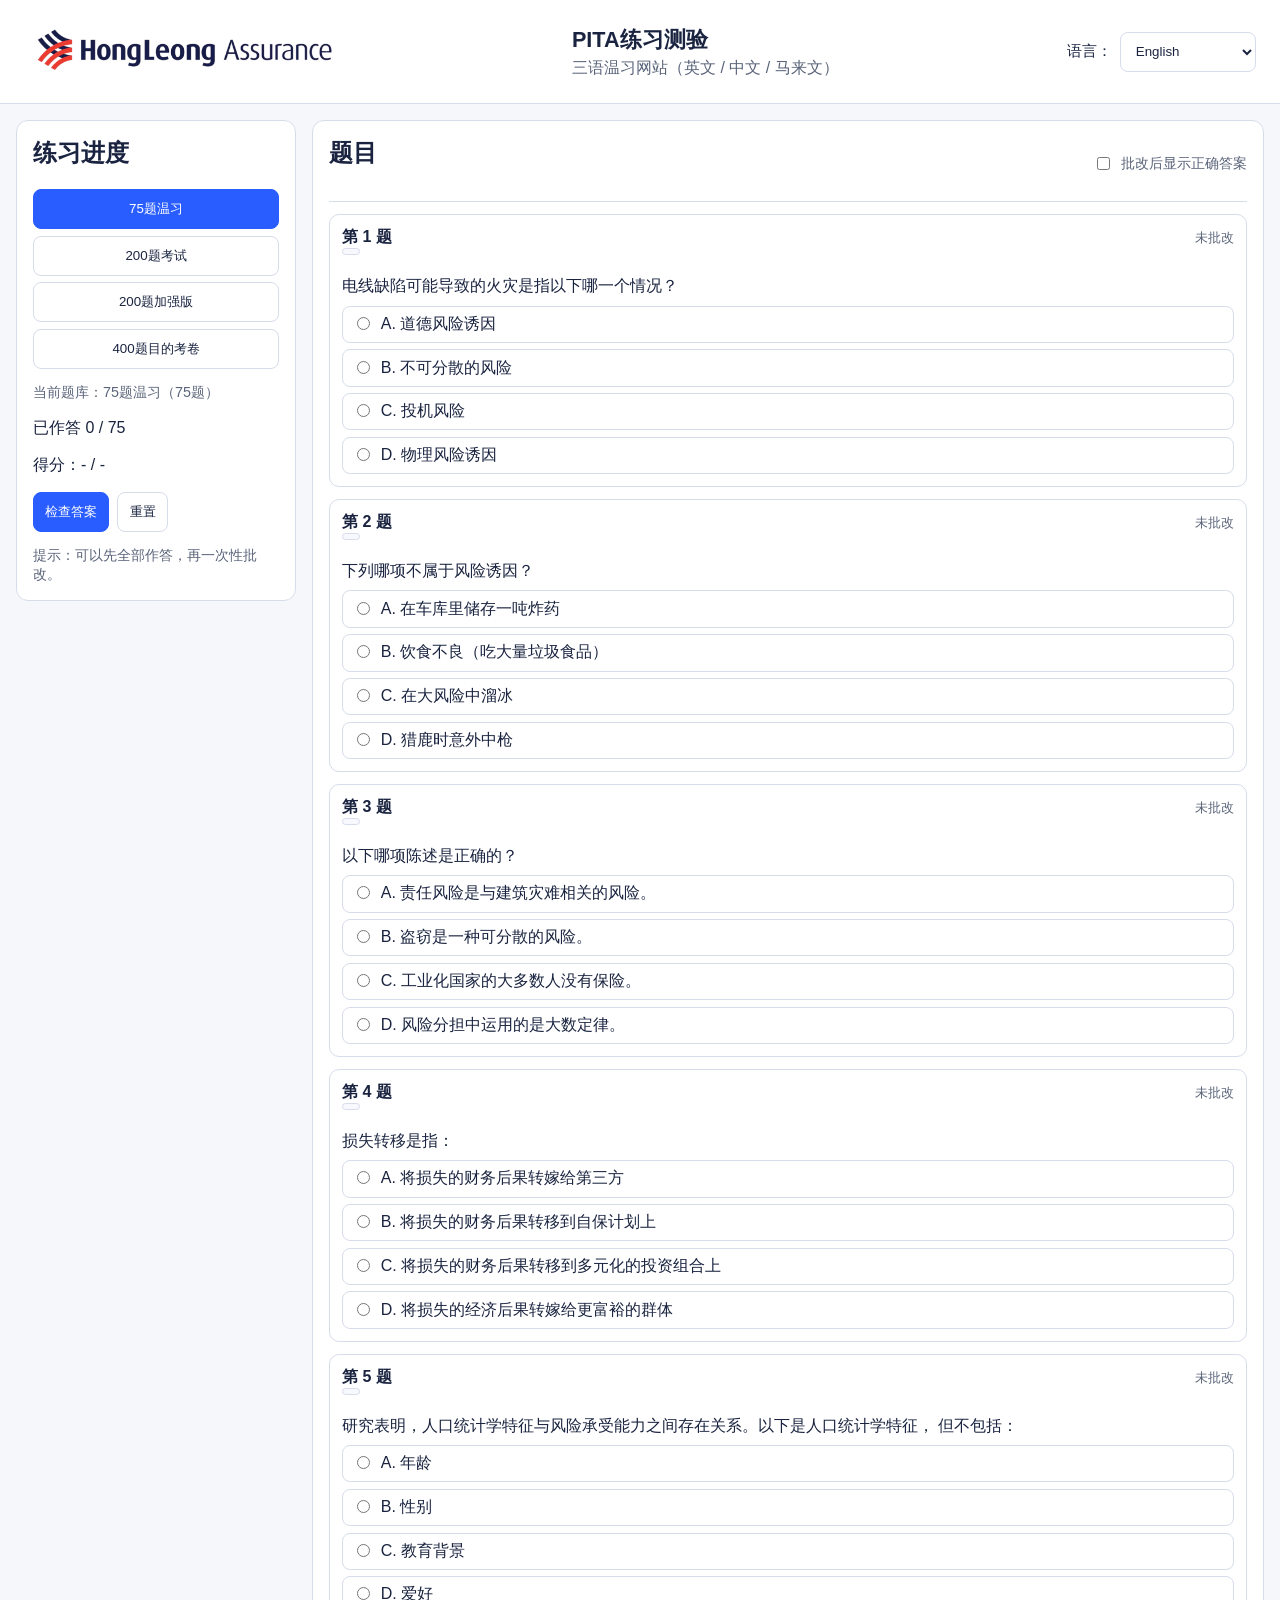
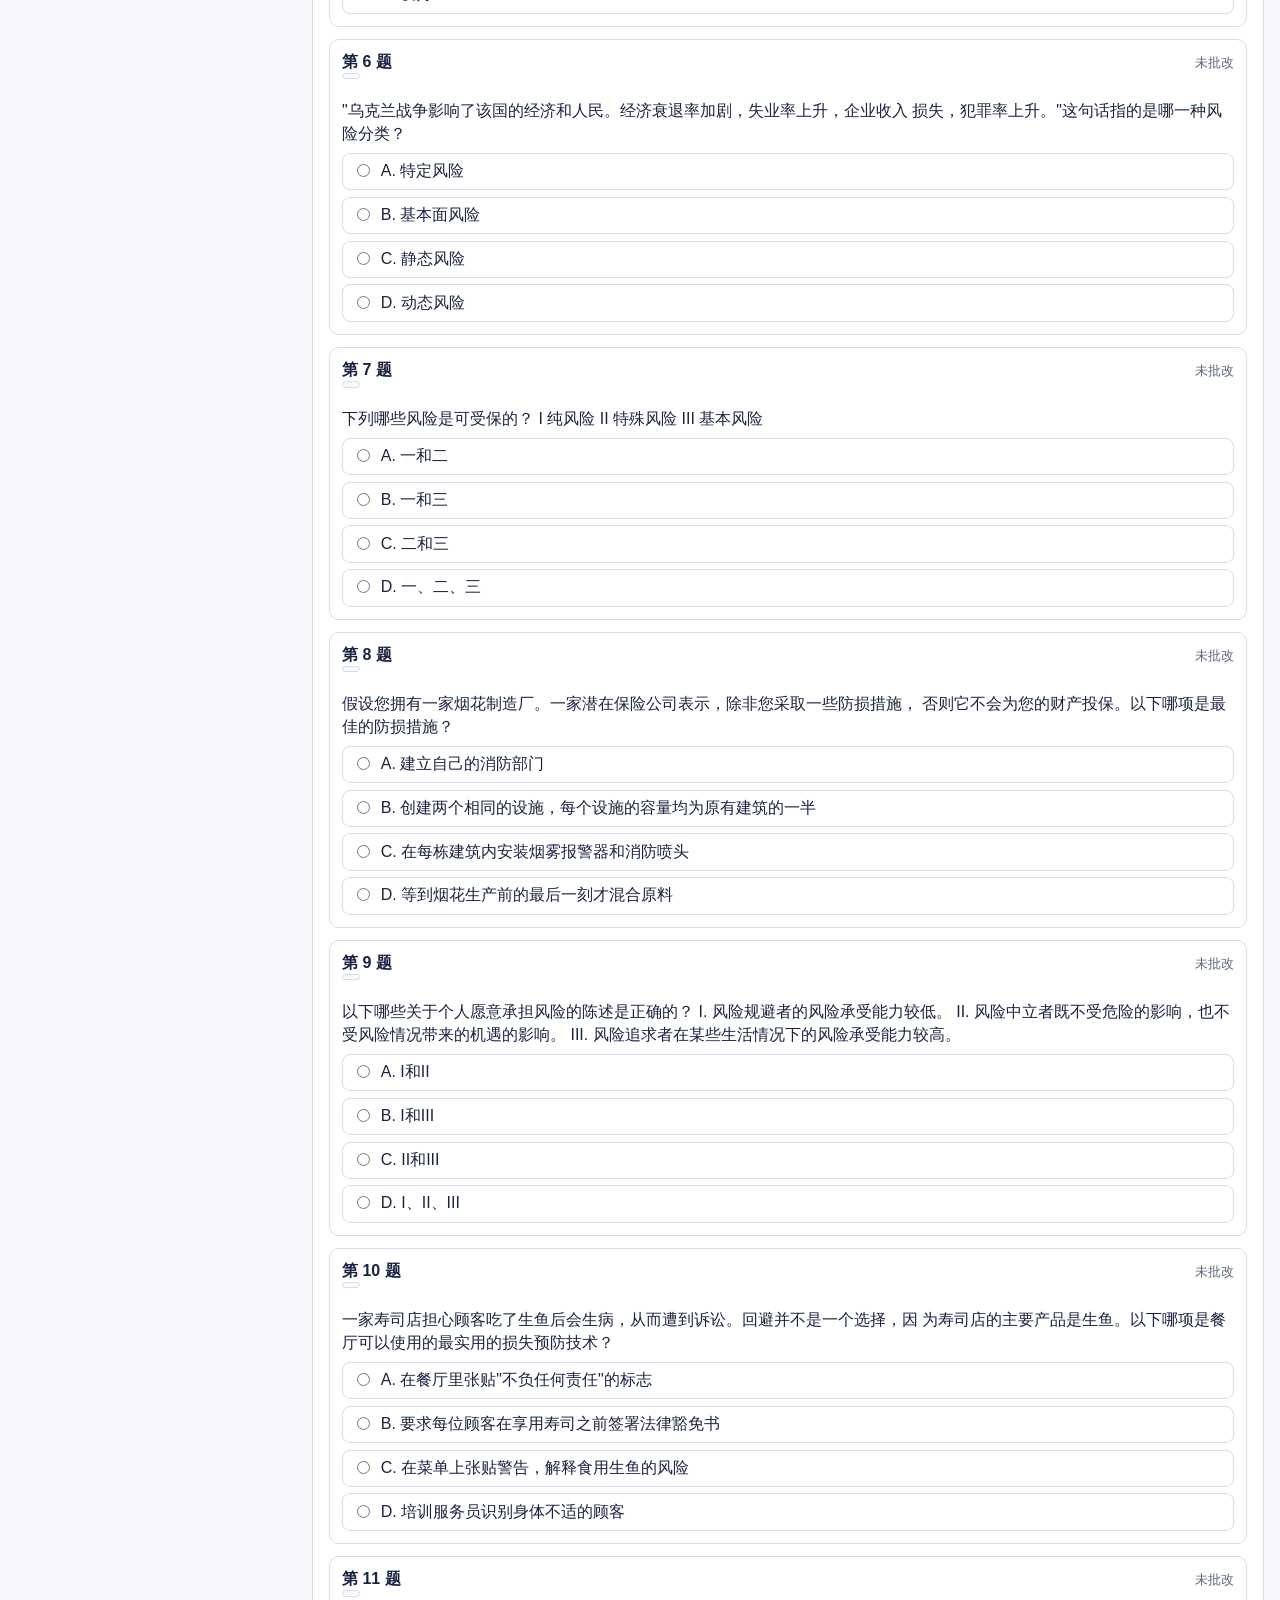
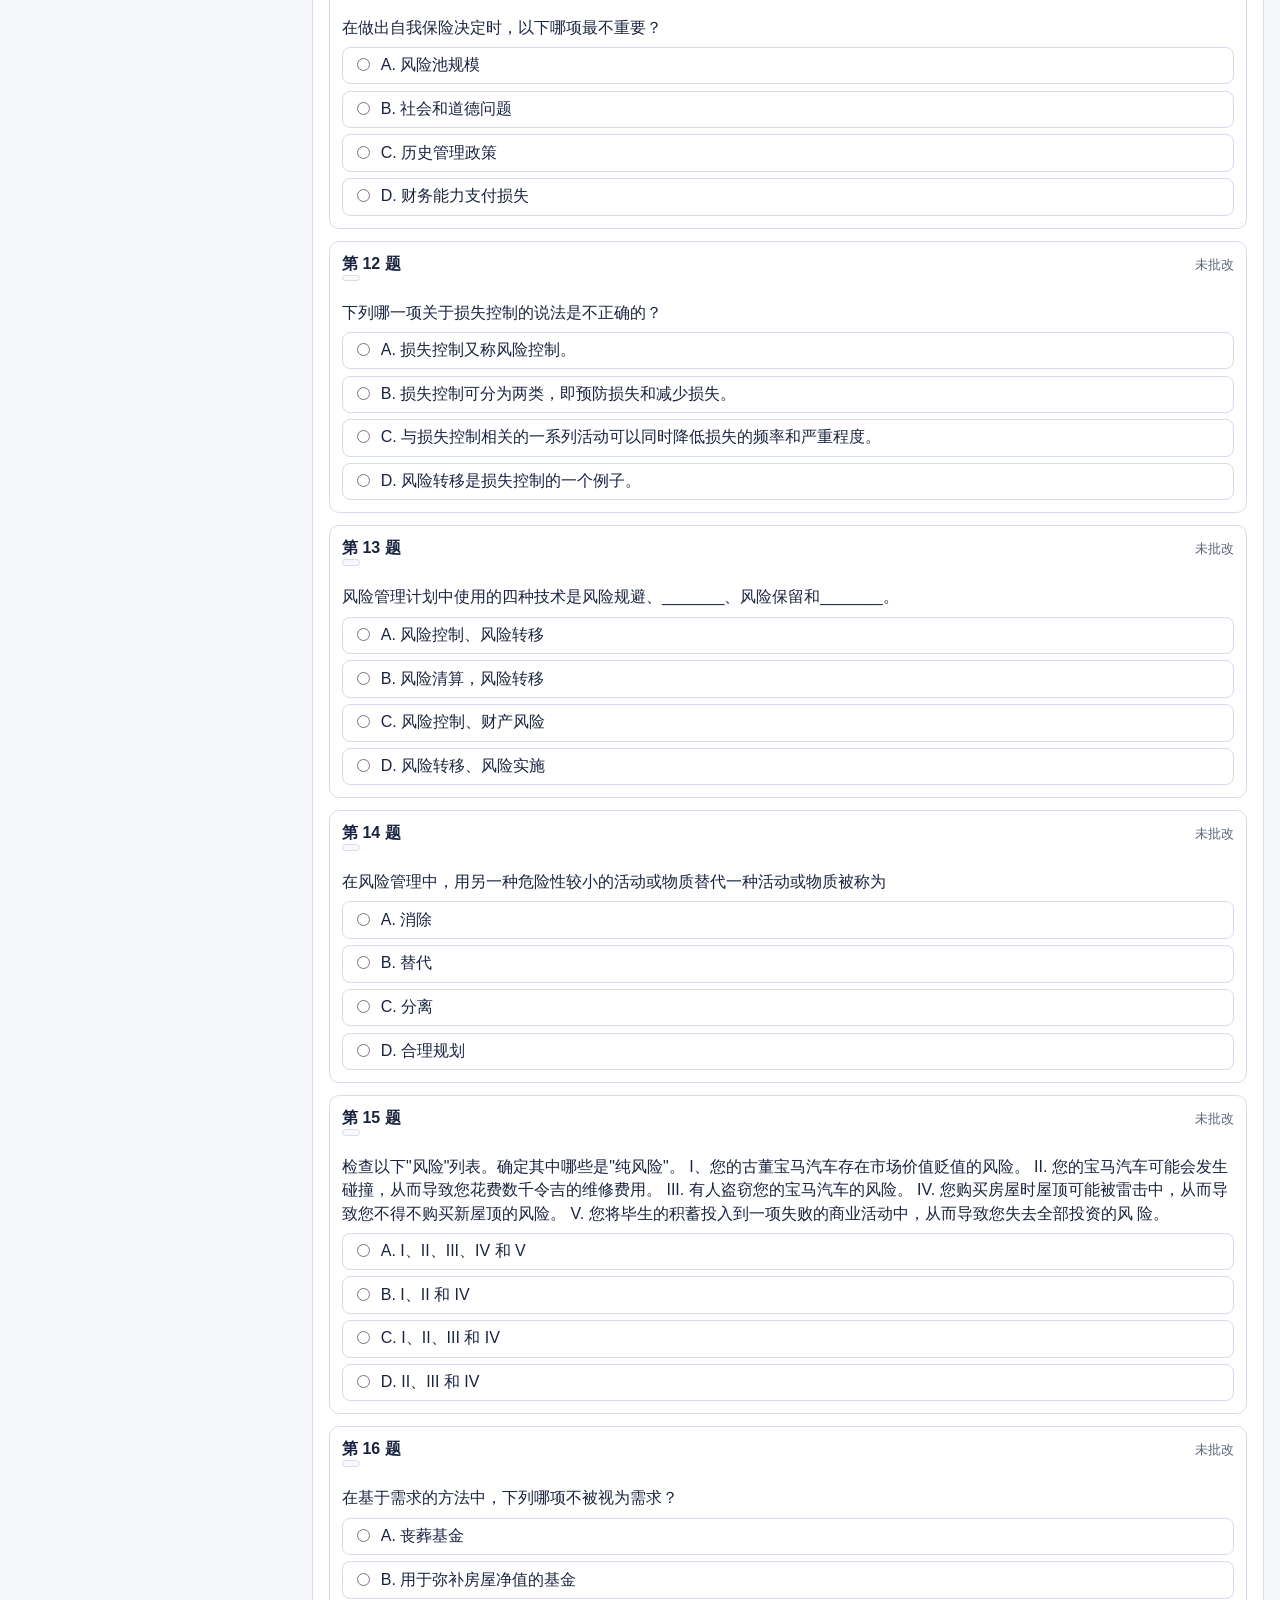
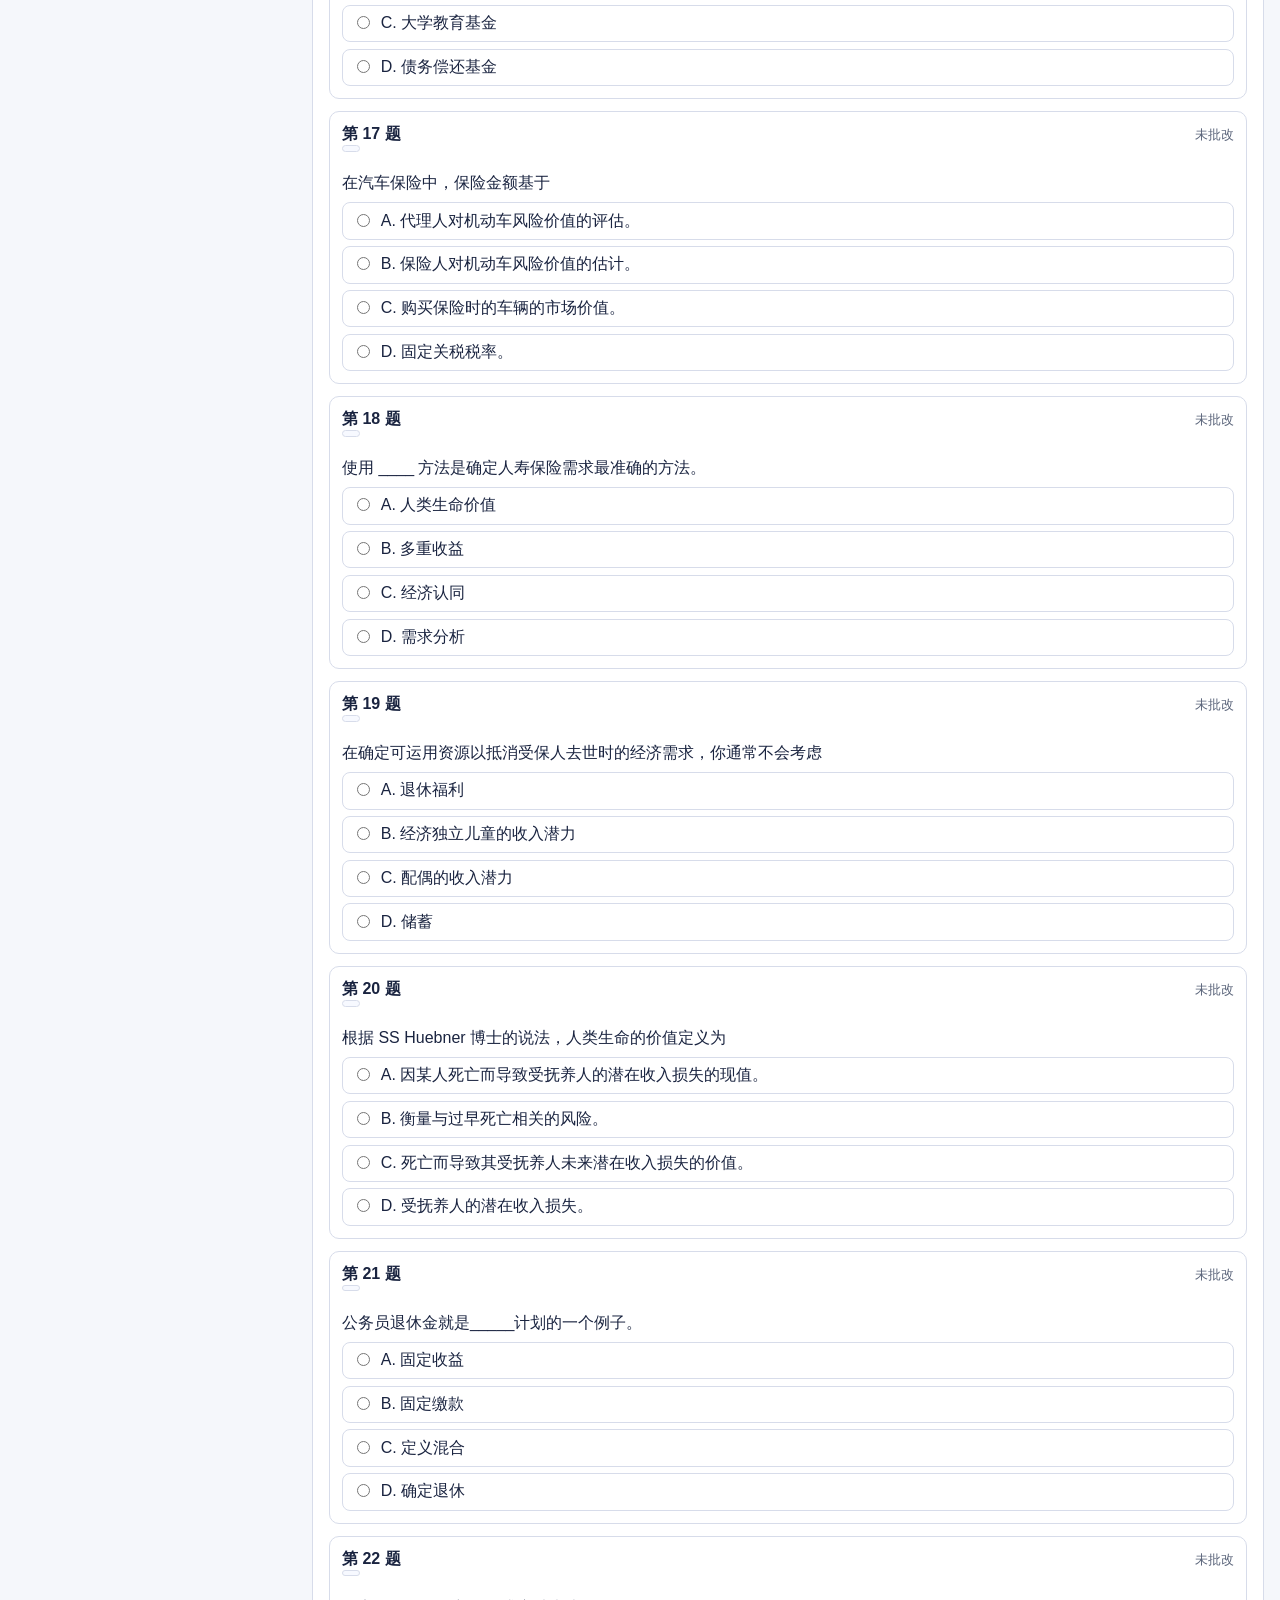
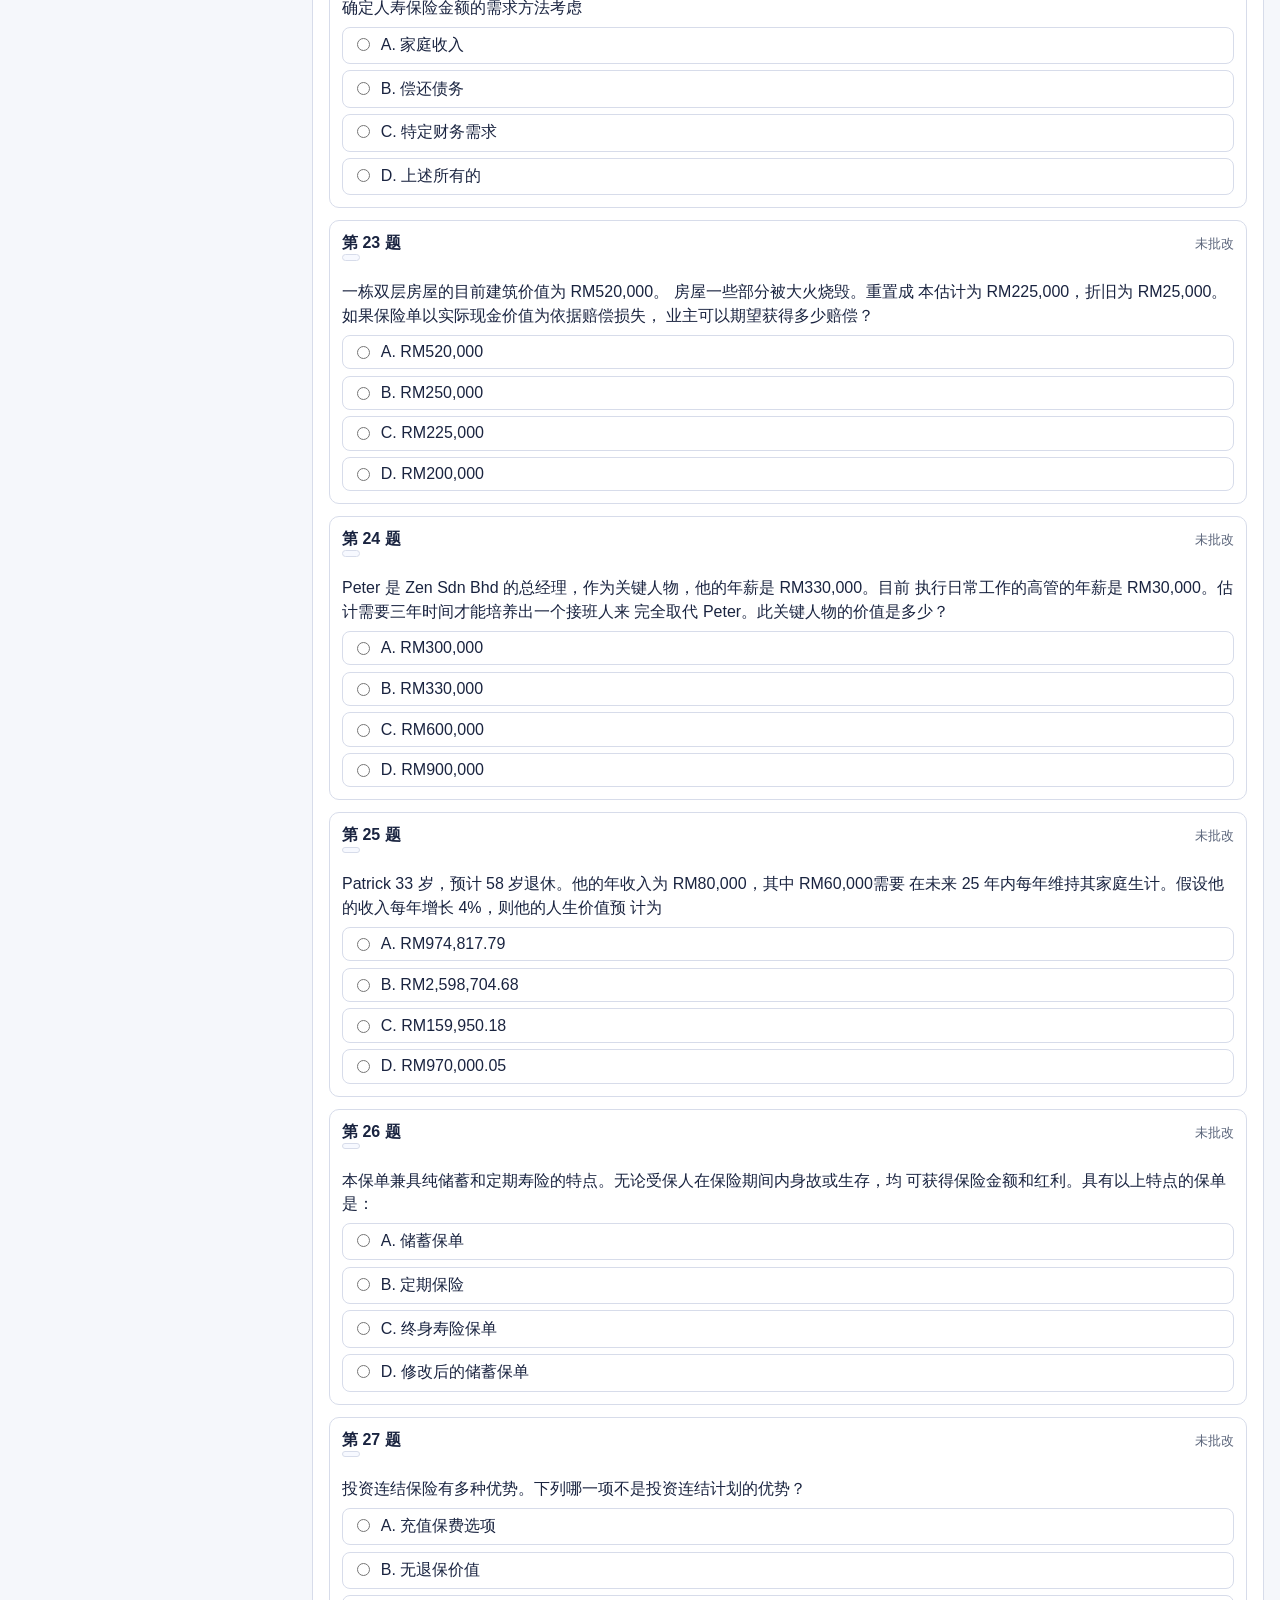
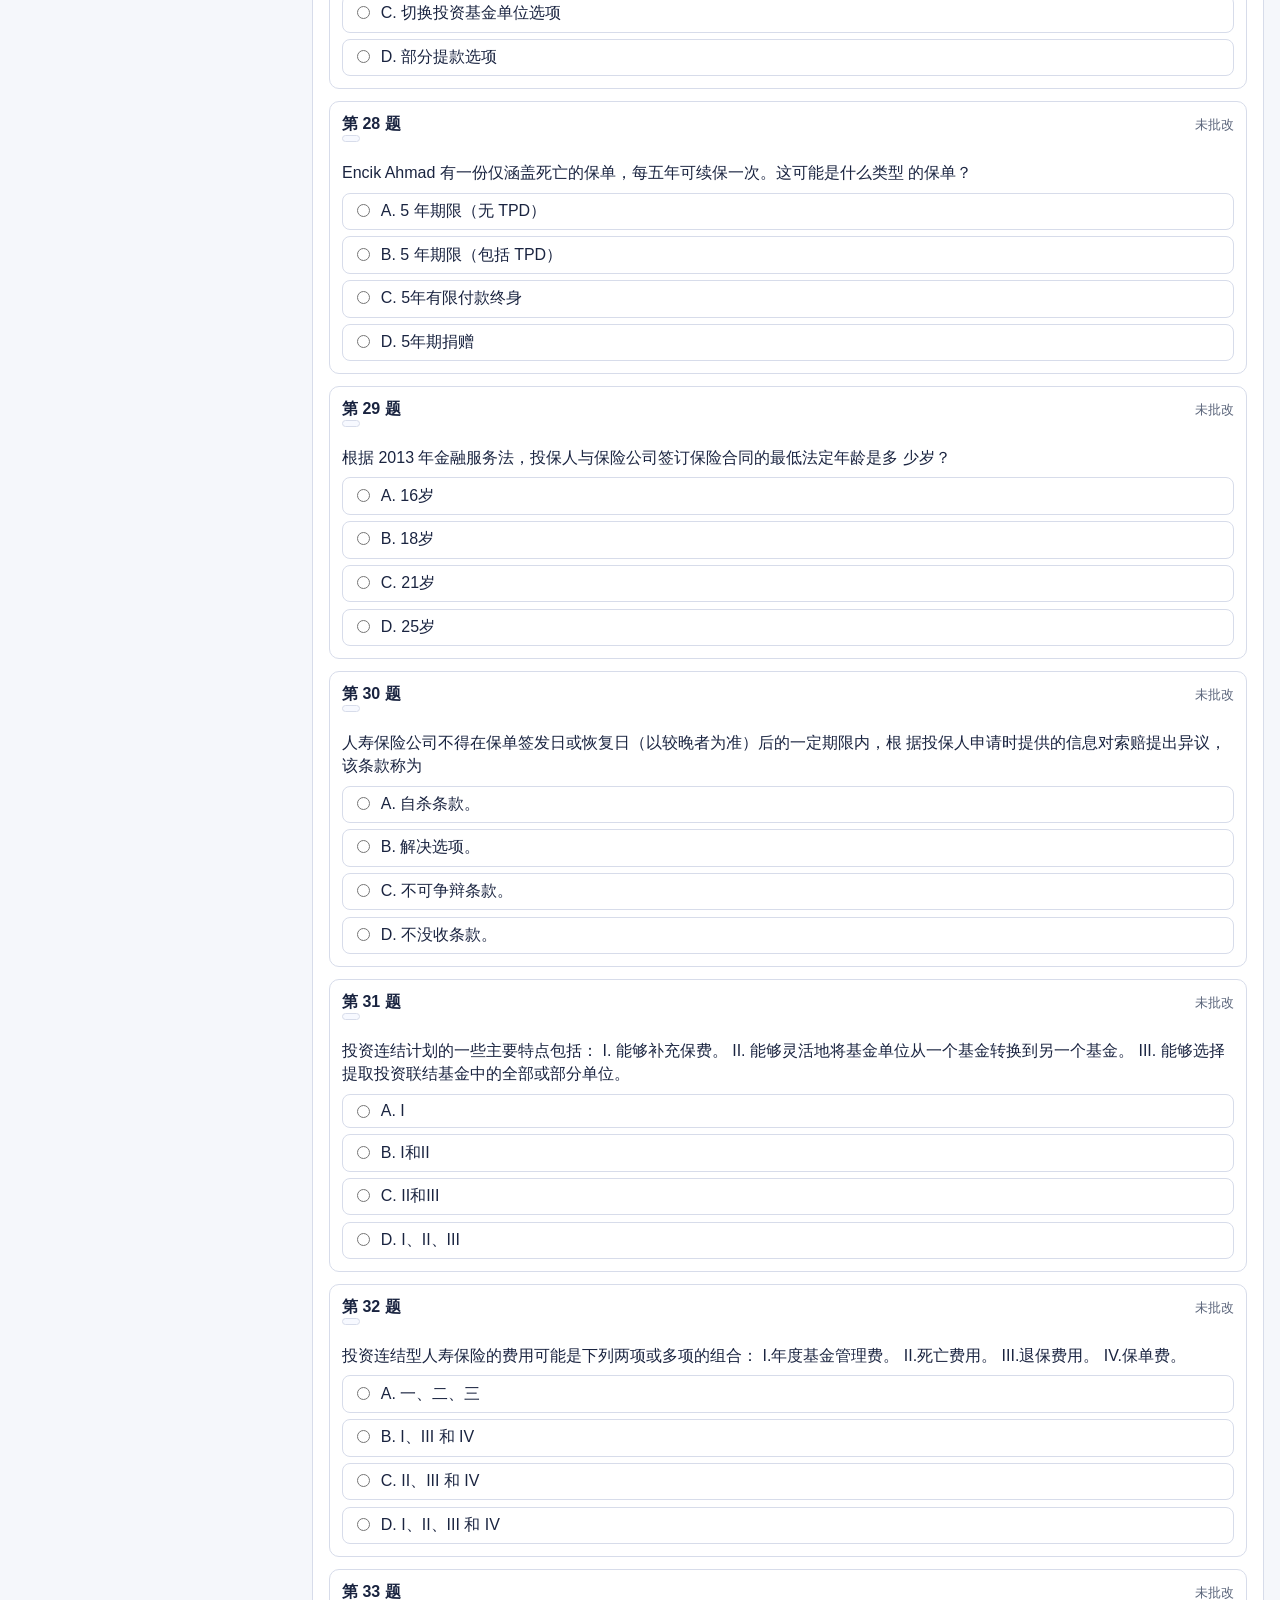
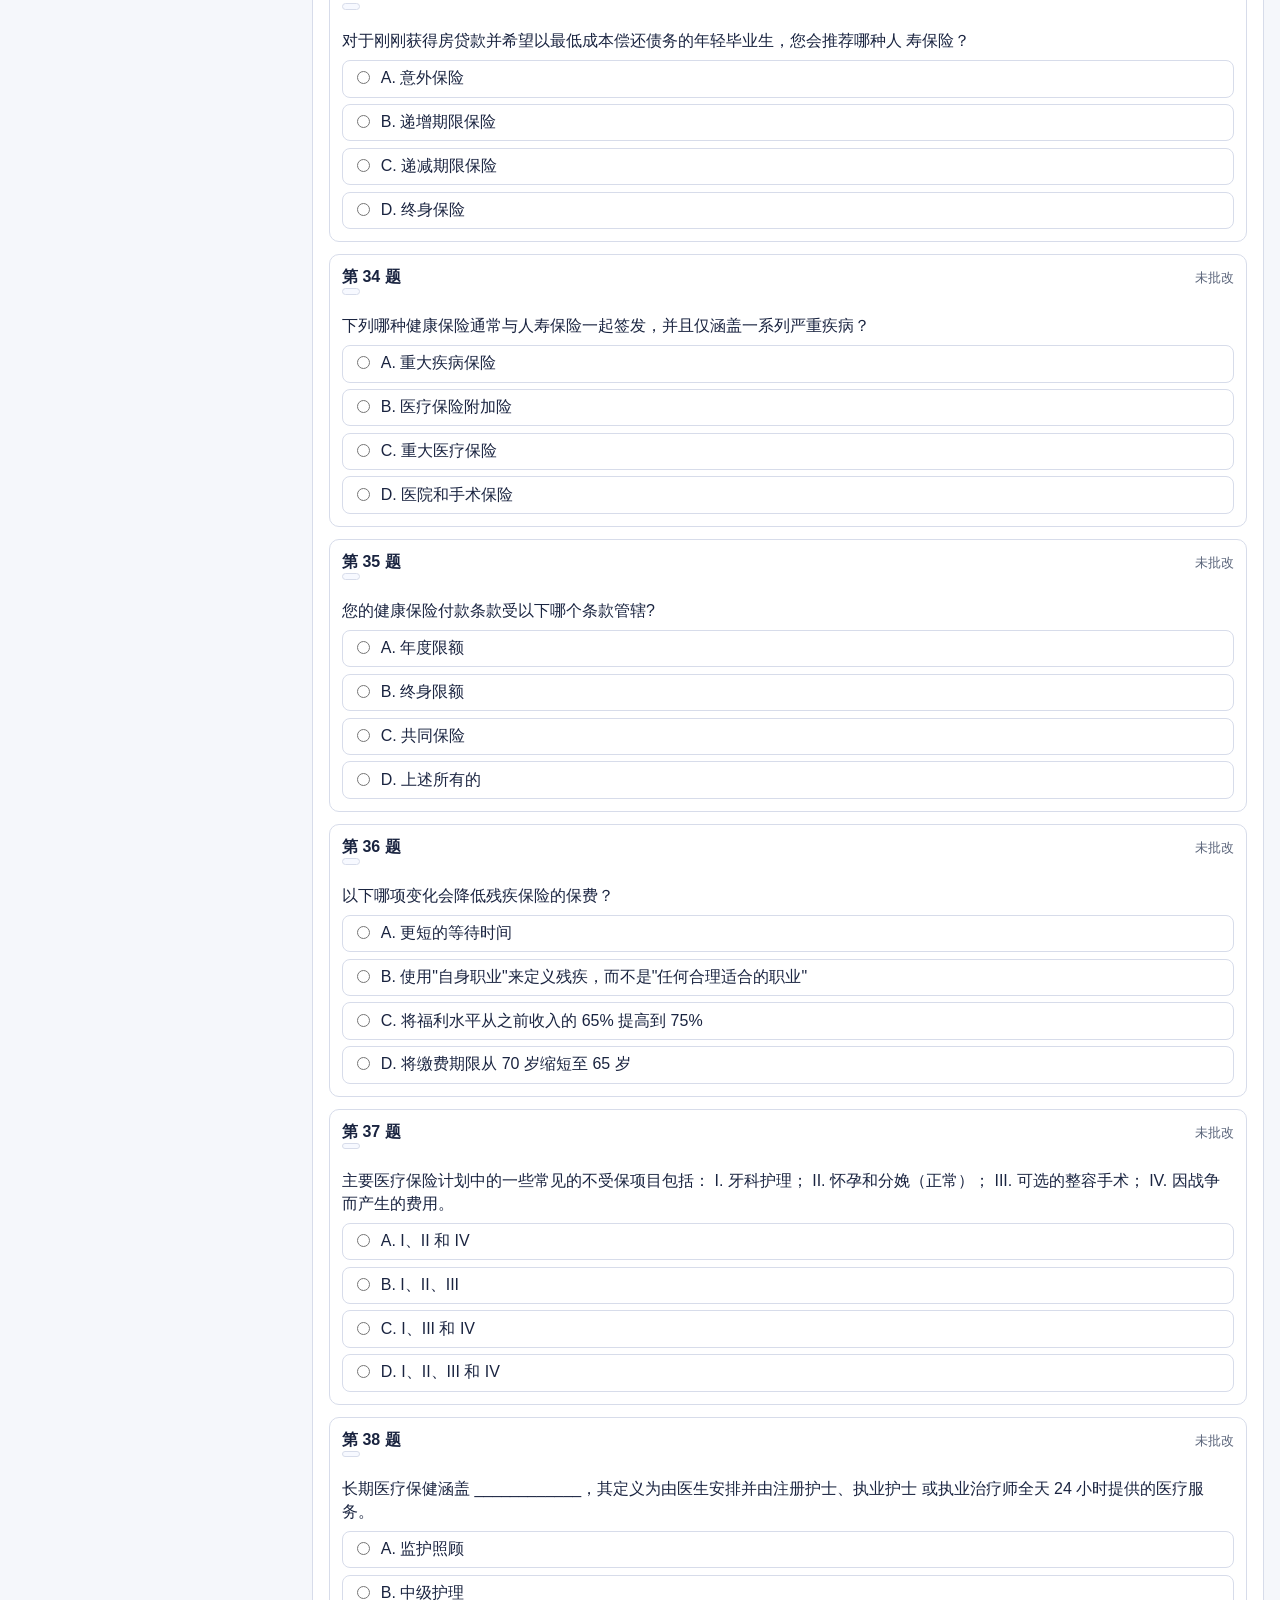
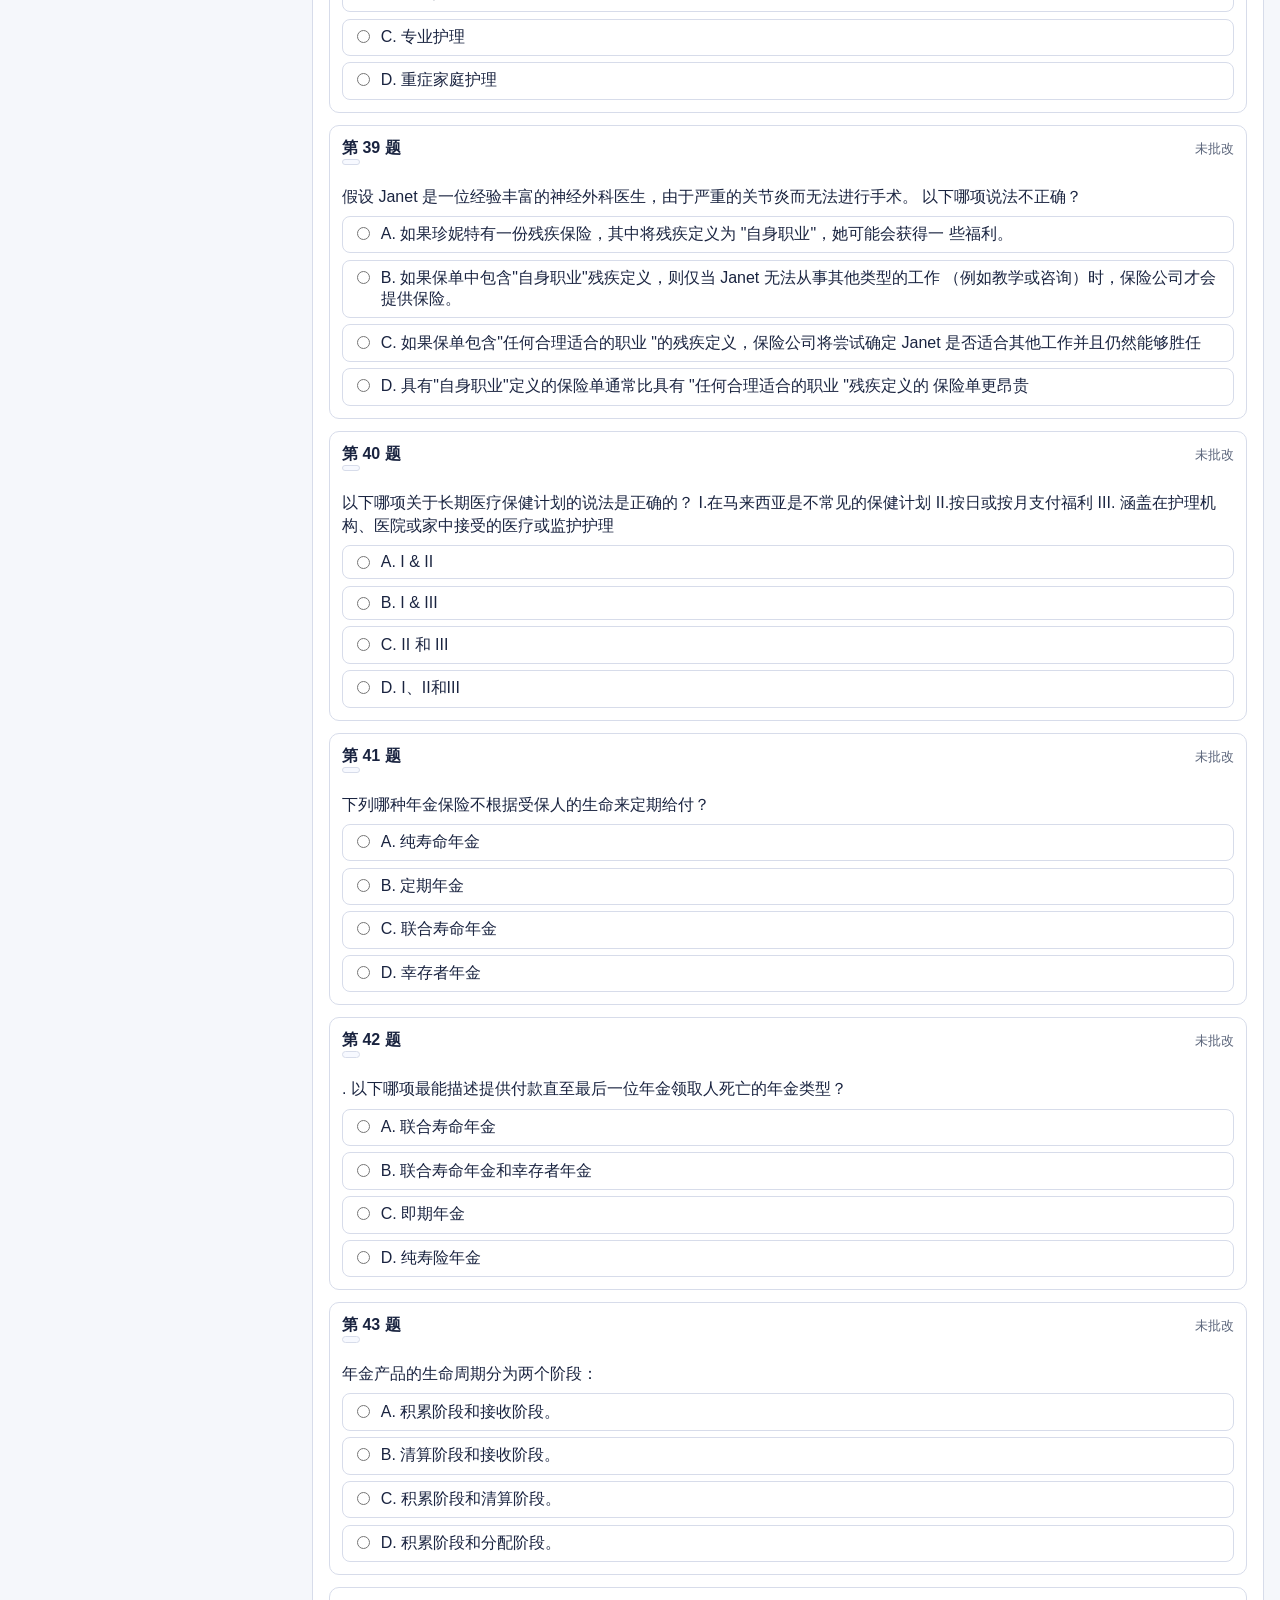
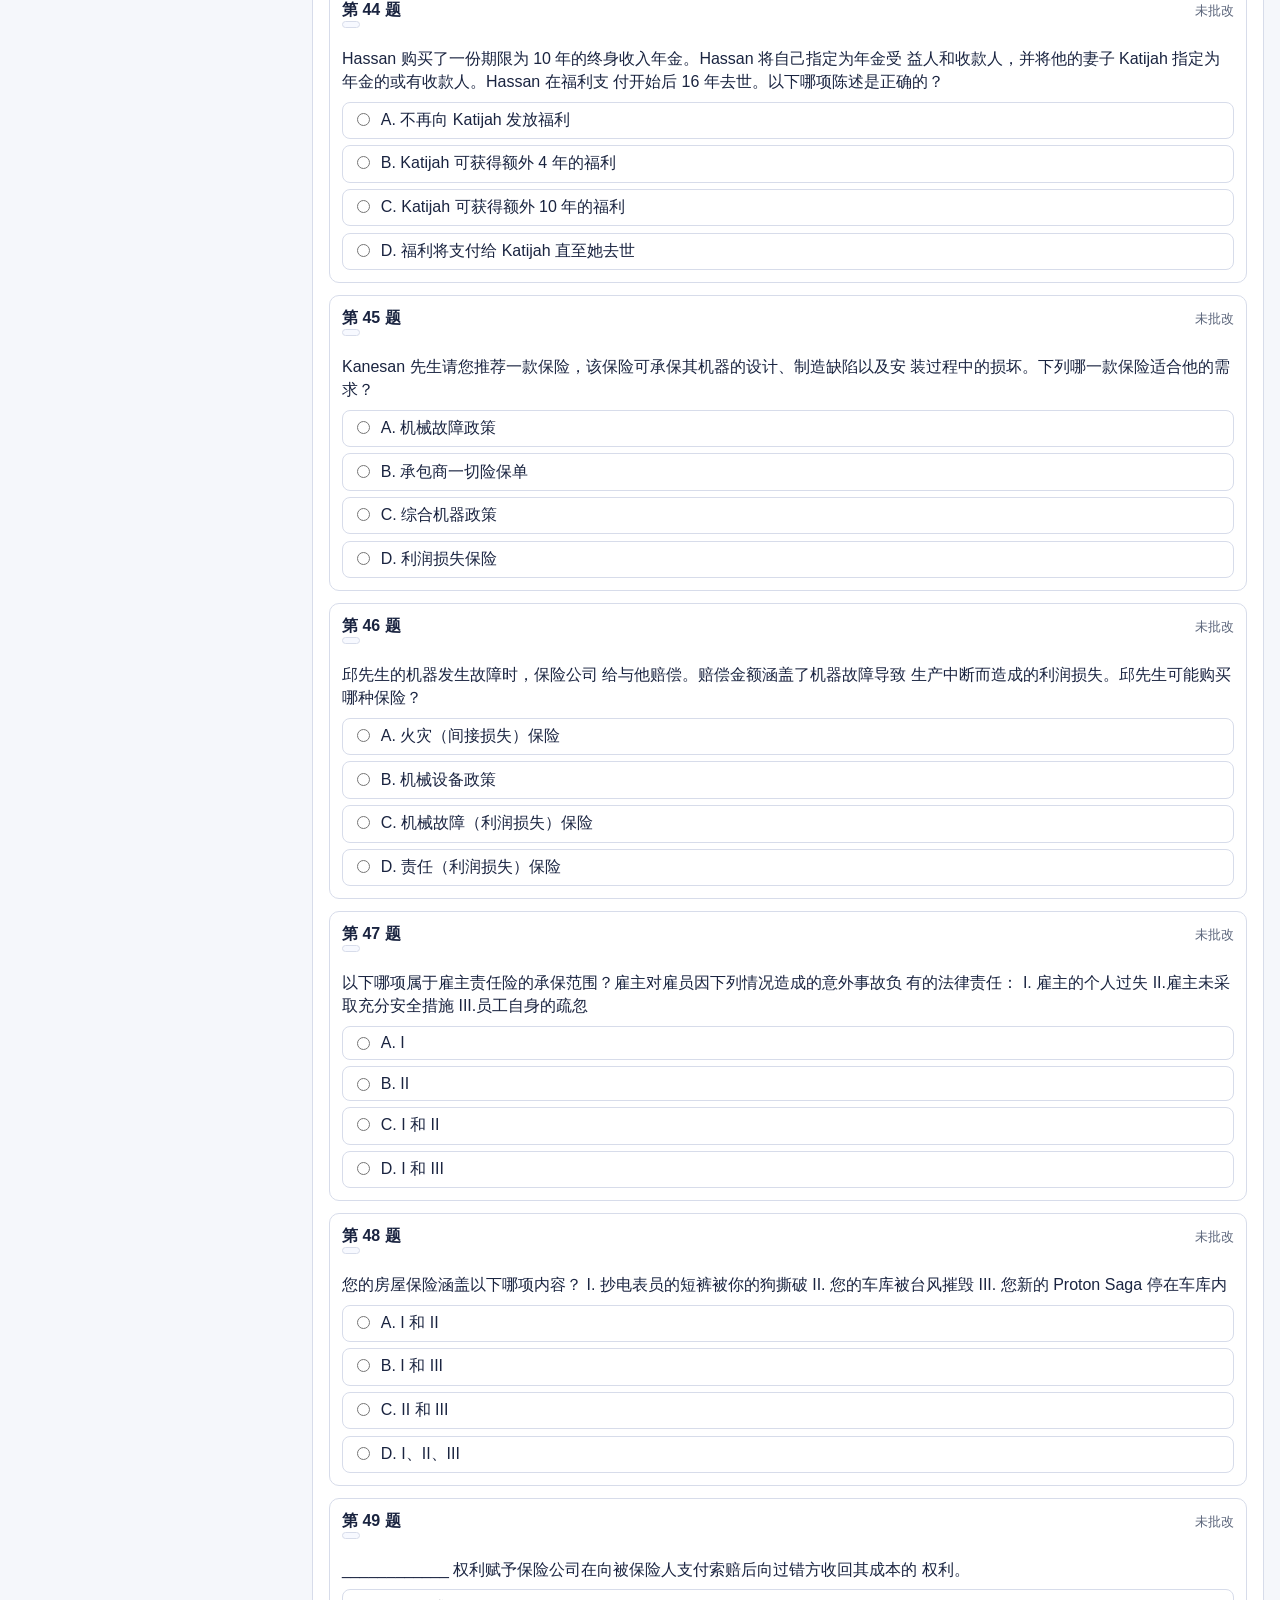
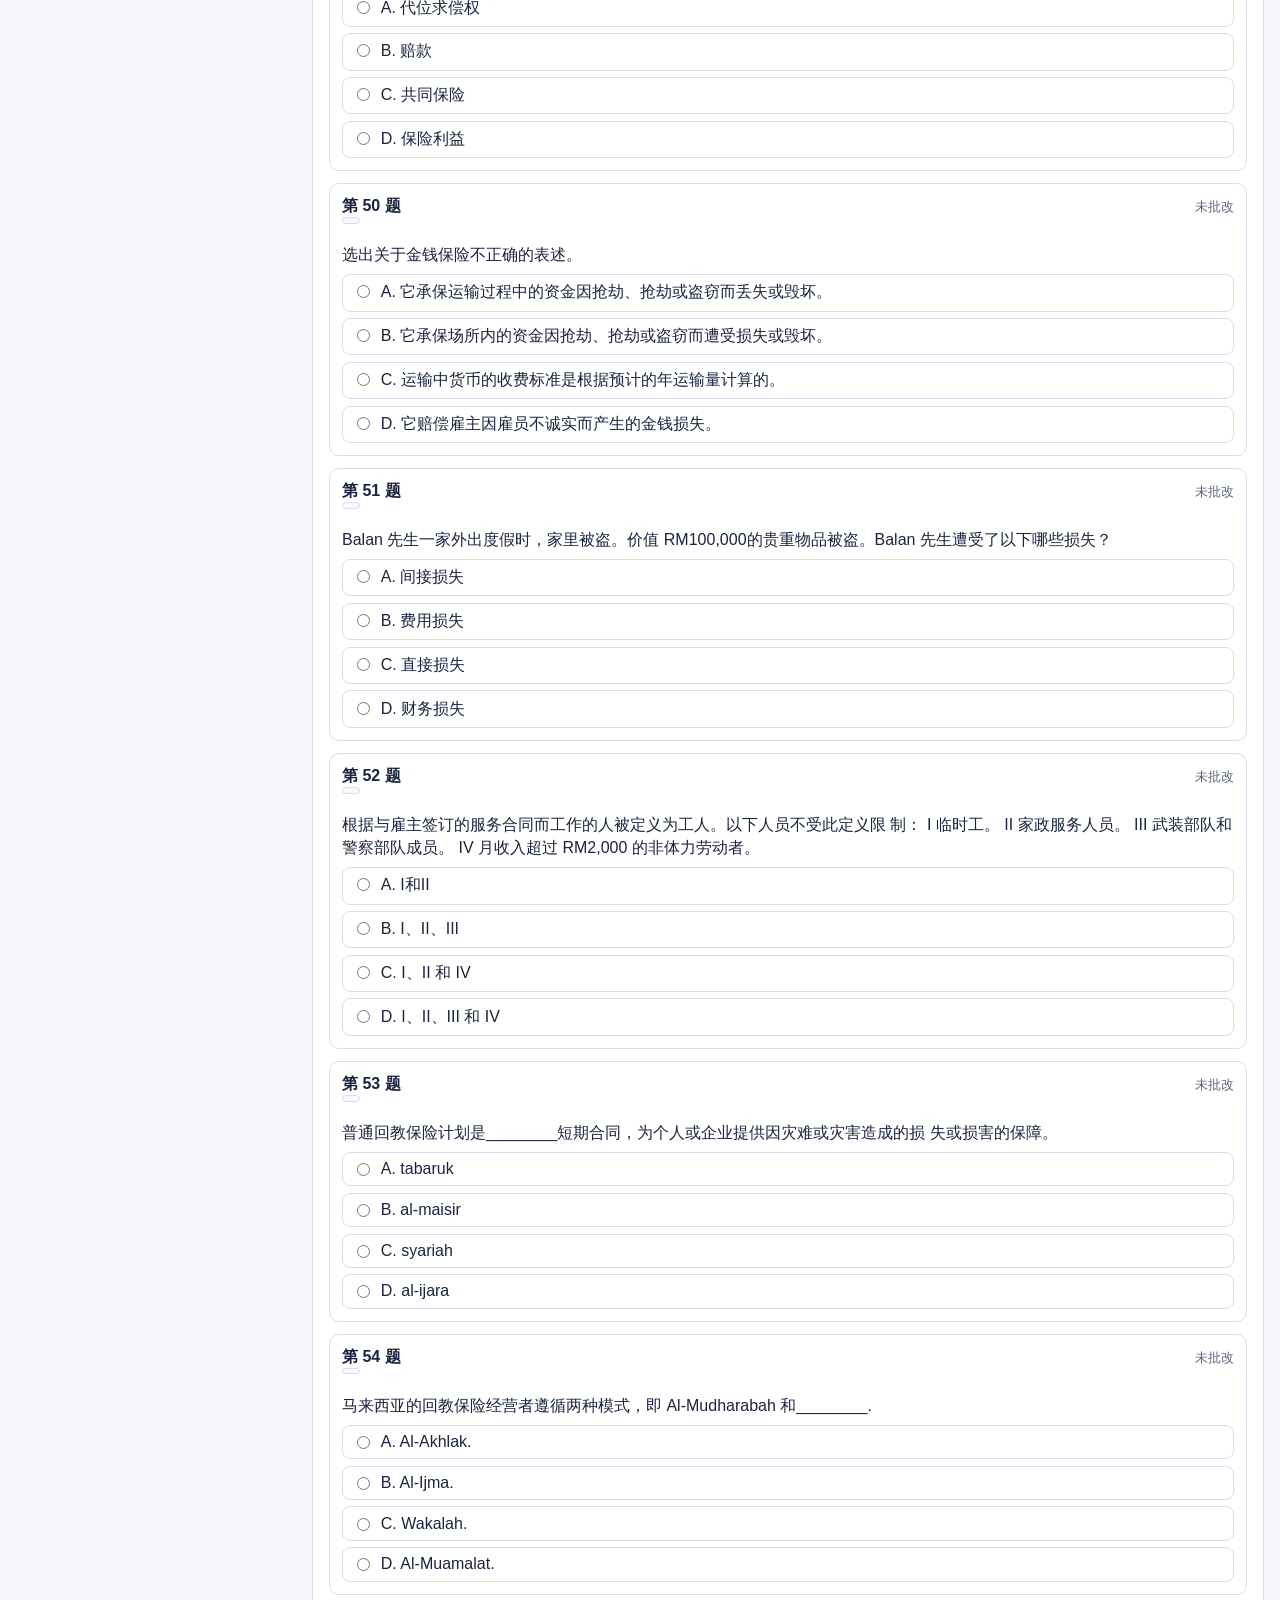
==== commit ff87bdfe: "Rename 400-set trilingual title to exam paper wording Co-authored-by: Wilson Ooi <owx333@users.norep" ====
--- a/index.html
+++ b/index.html
@@ -36,7 +36,7 @@
           <button id="dataset-btn-75" type="button" class="secondary">75题温习</button>
           <button id="dataset-btn-200" type="button" class="secondary">200题考试</button>
           <button id="dataset-btn-200-hard" type="button" class="secondary">200题加强版</button>
-          <button id="dataset-btn-400-tri" type="button" class="secondary">400题三语综合</button>
+          <button id="dataset-btn-400-tri" type="button" class="secondary">400题目的考卷</button>
         </div>
         <p id="dataset-hint" class="helper"></p>
         <p id="summary-status">Answered 0 / 75</p>
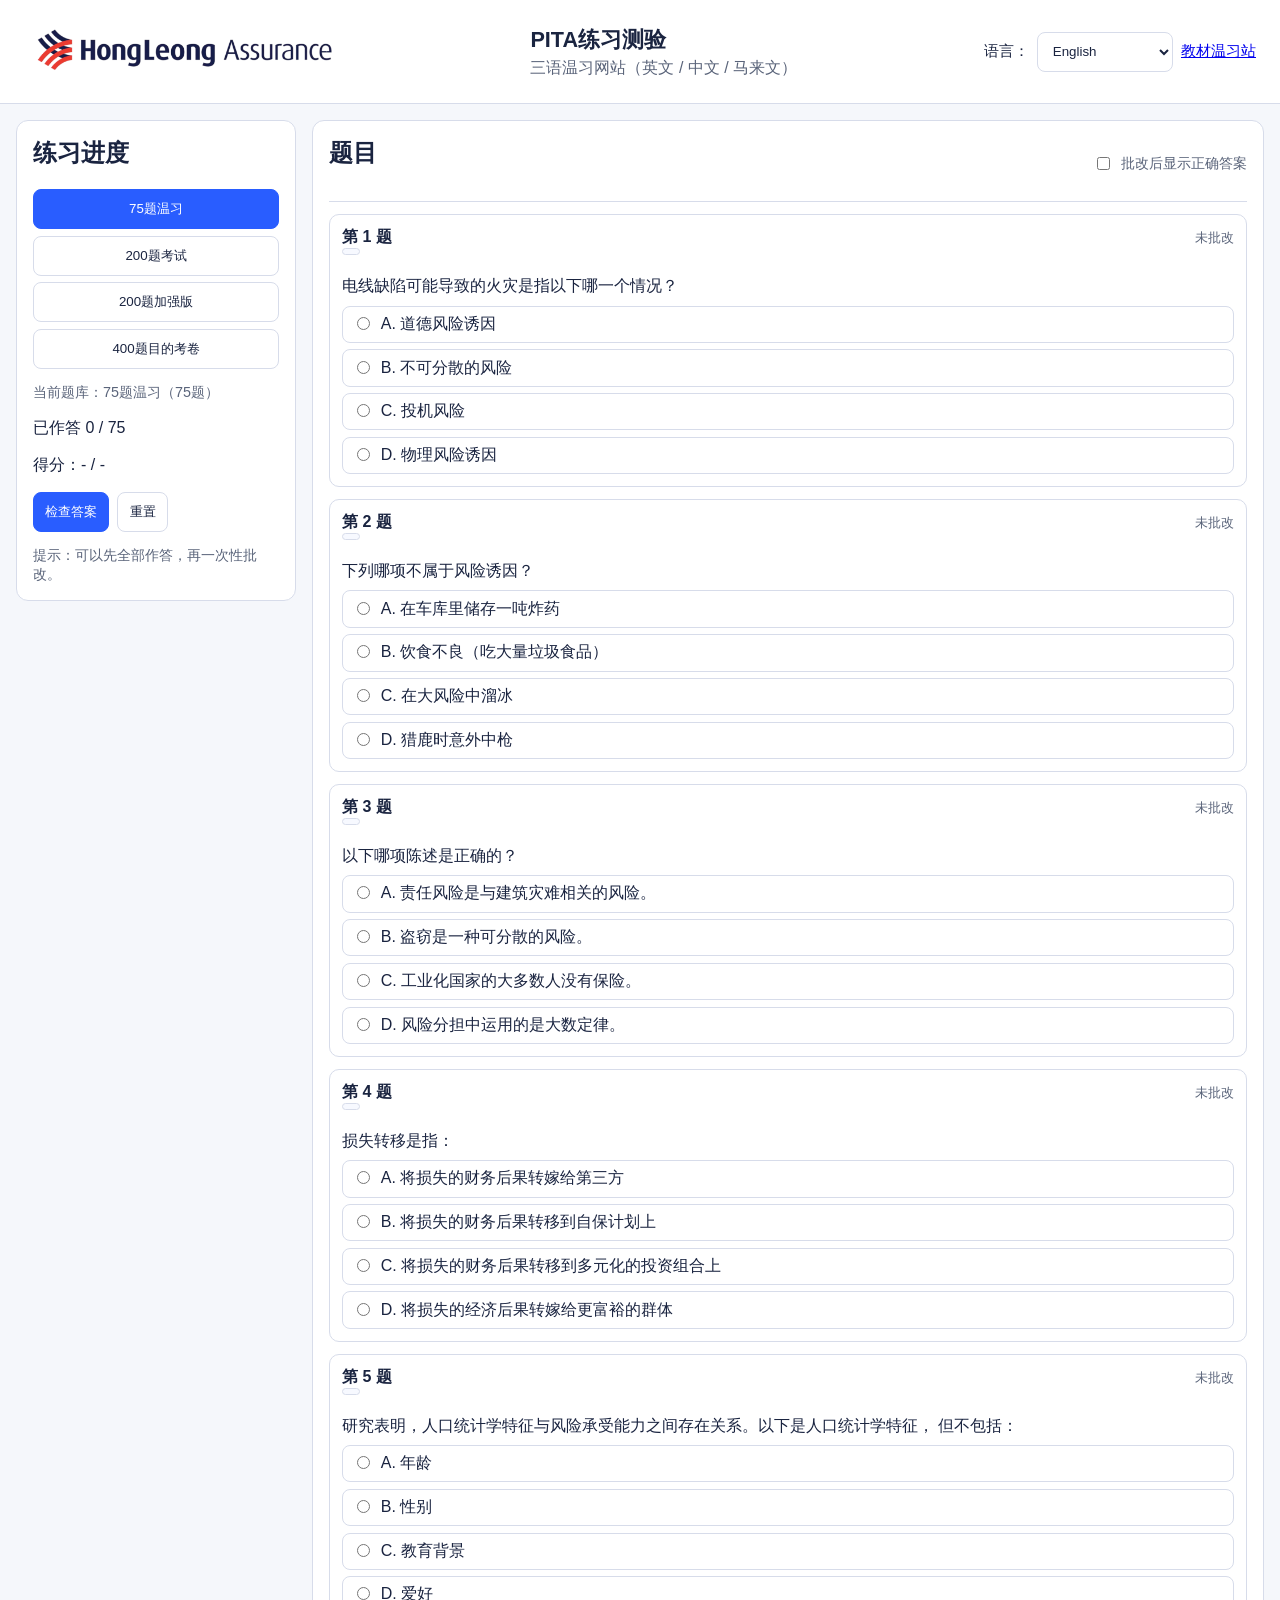
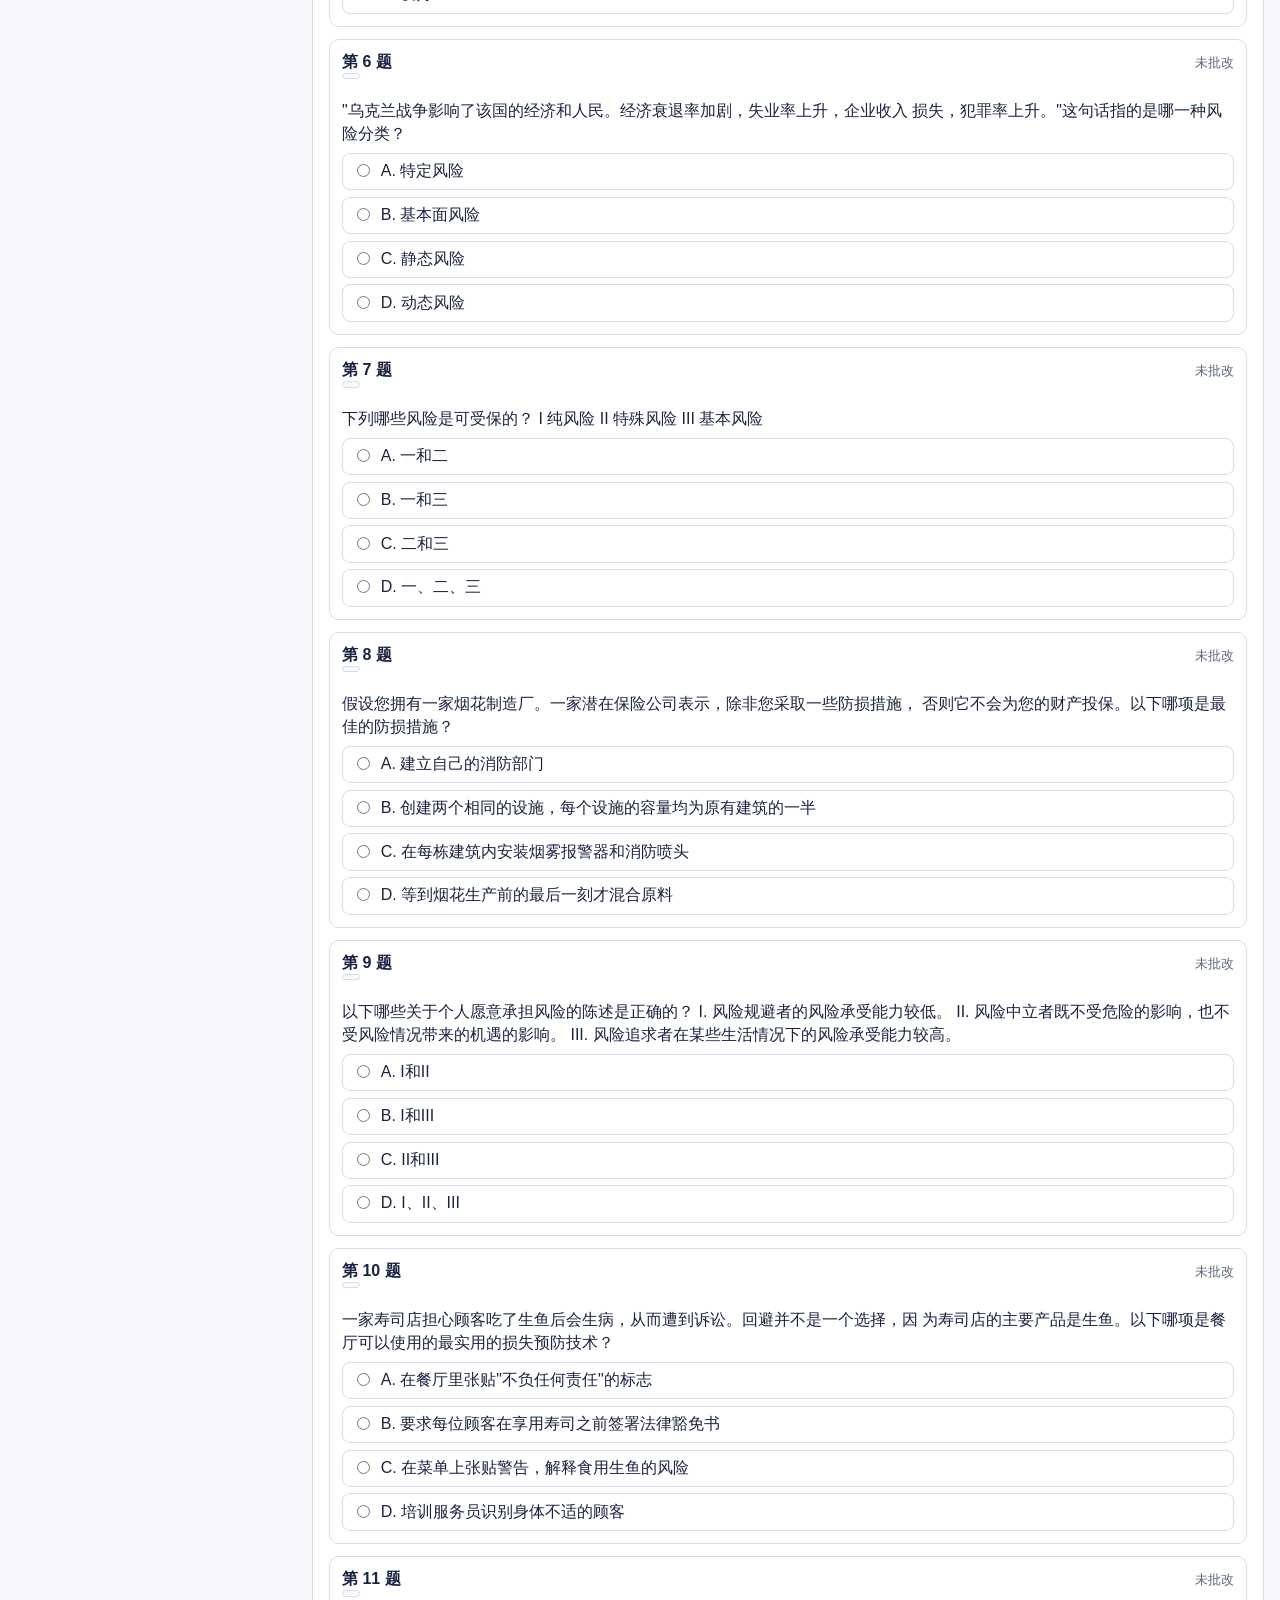
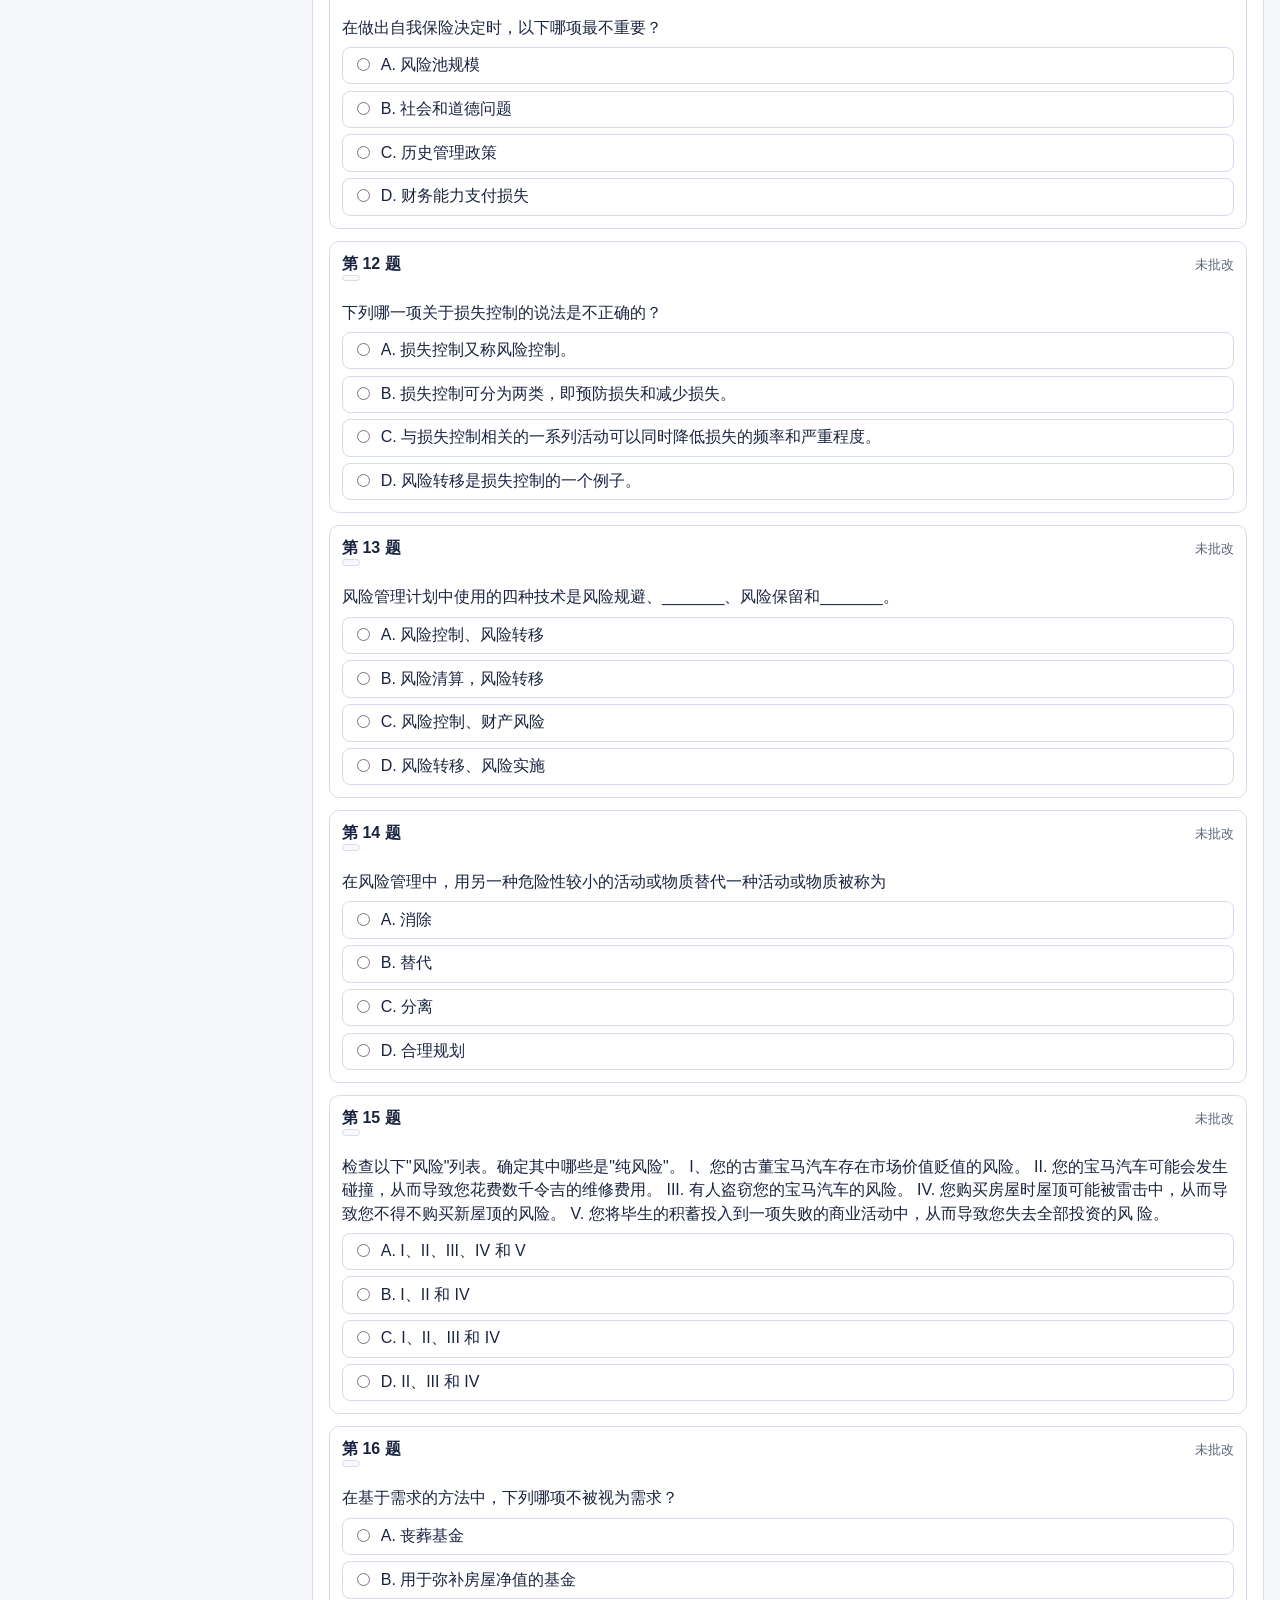
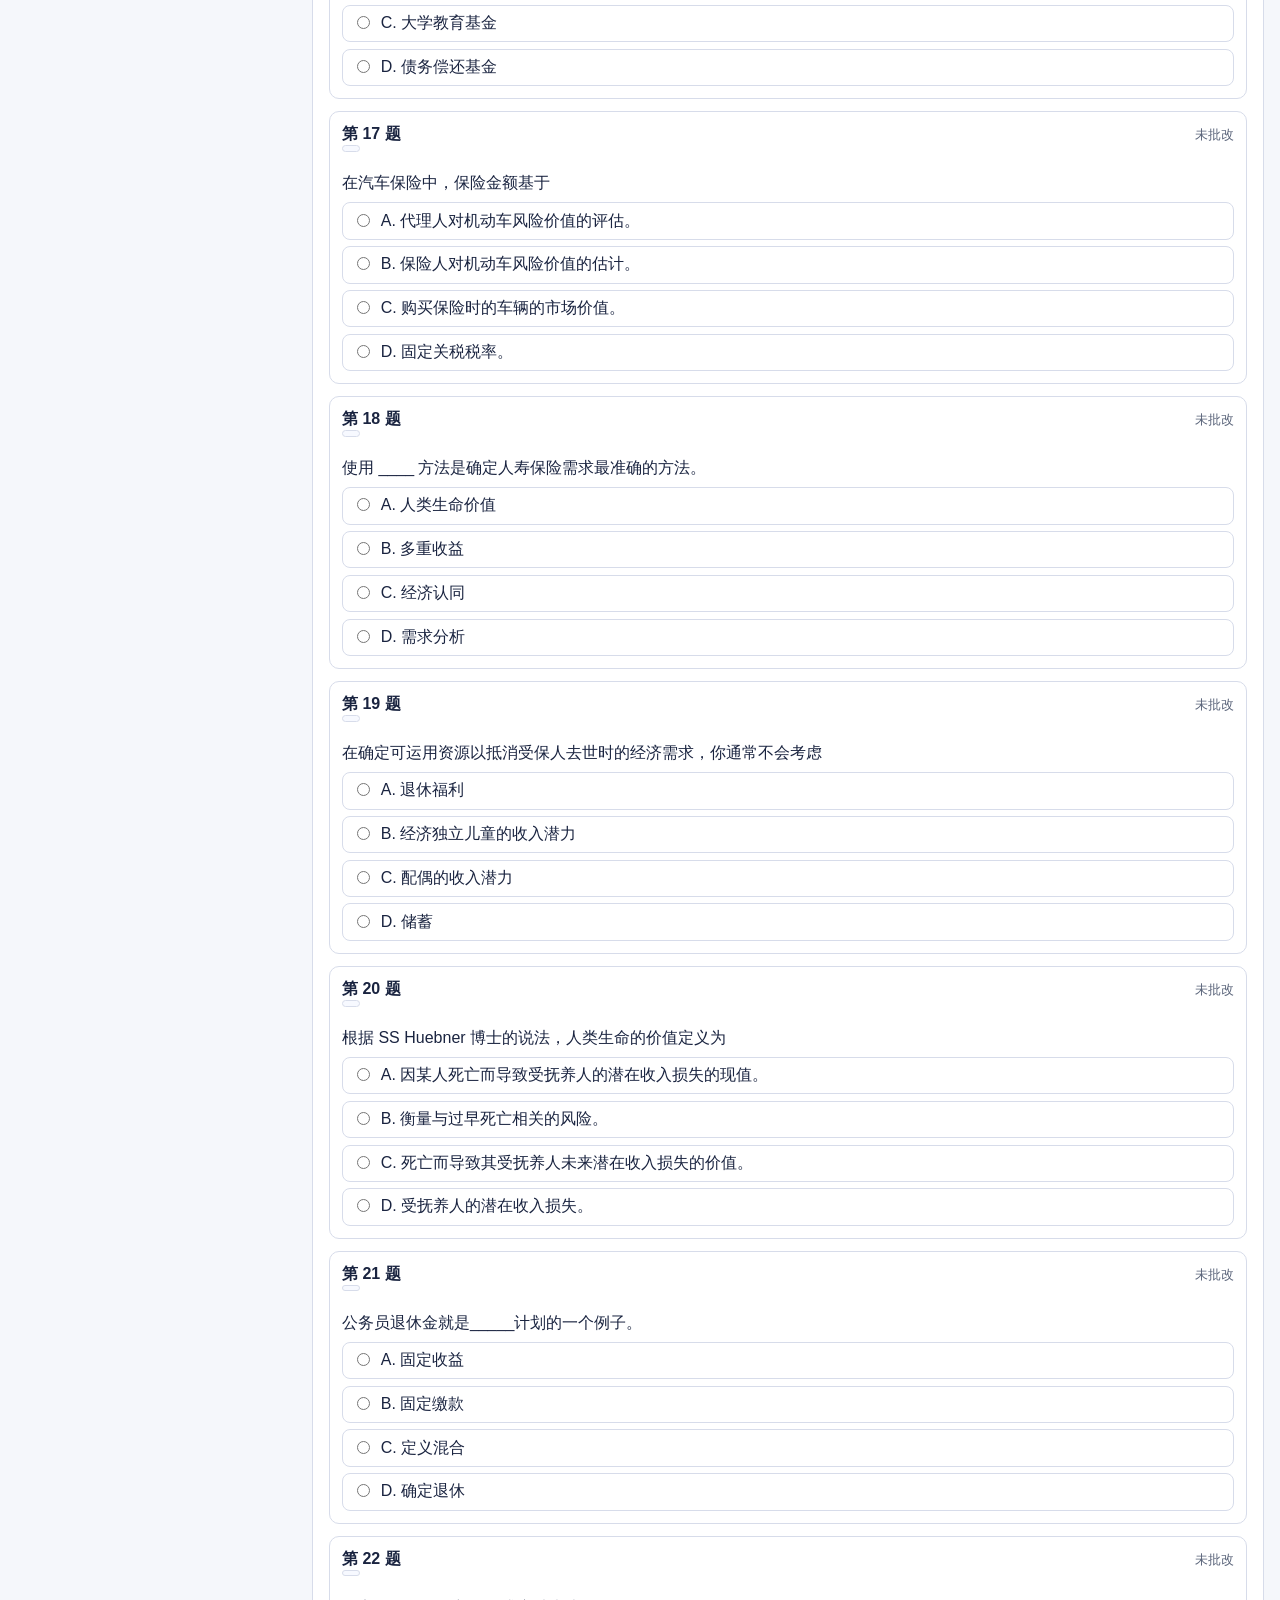
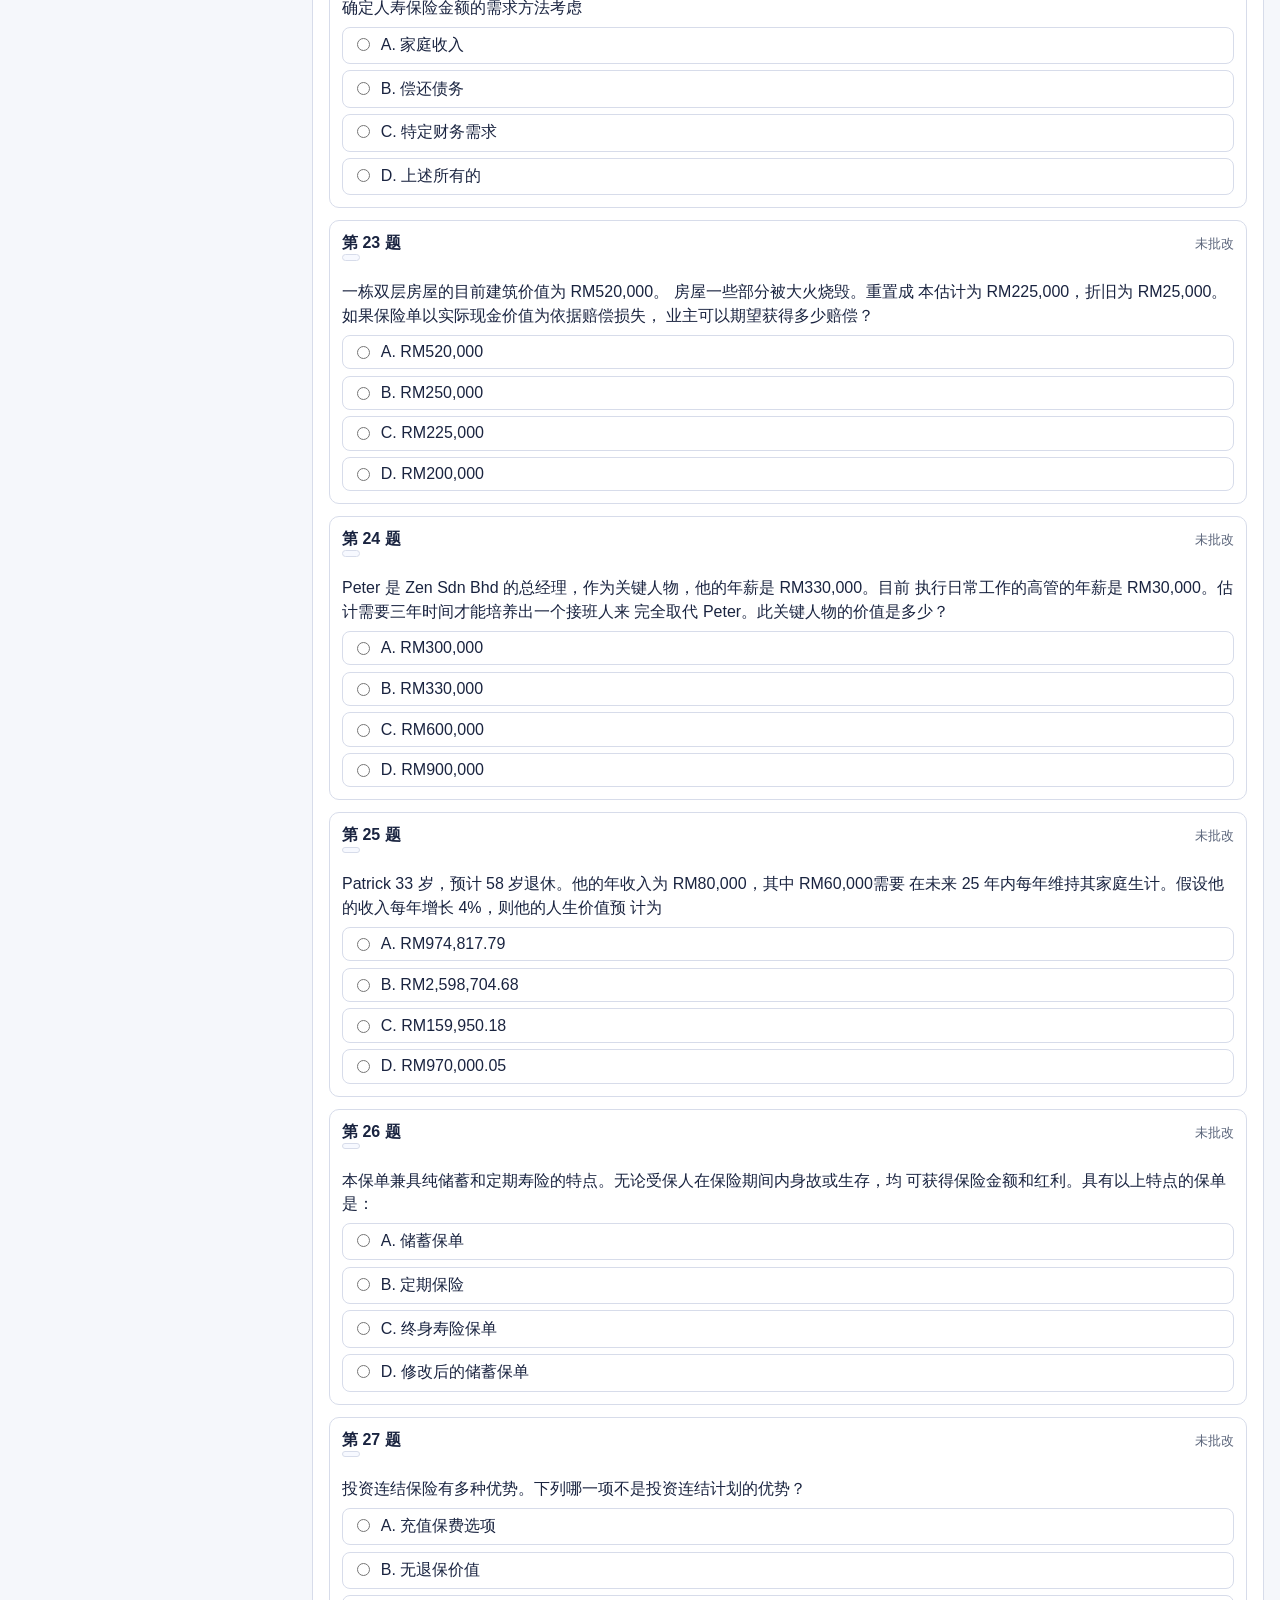
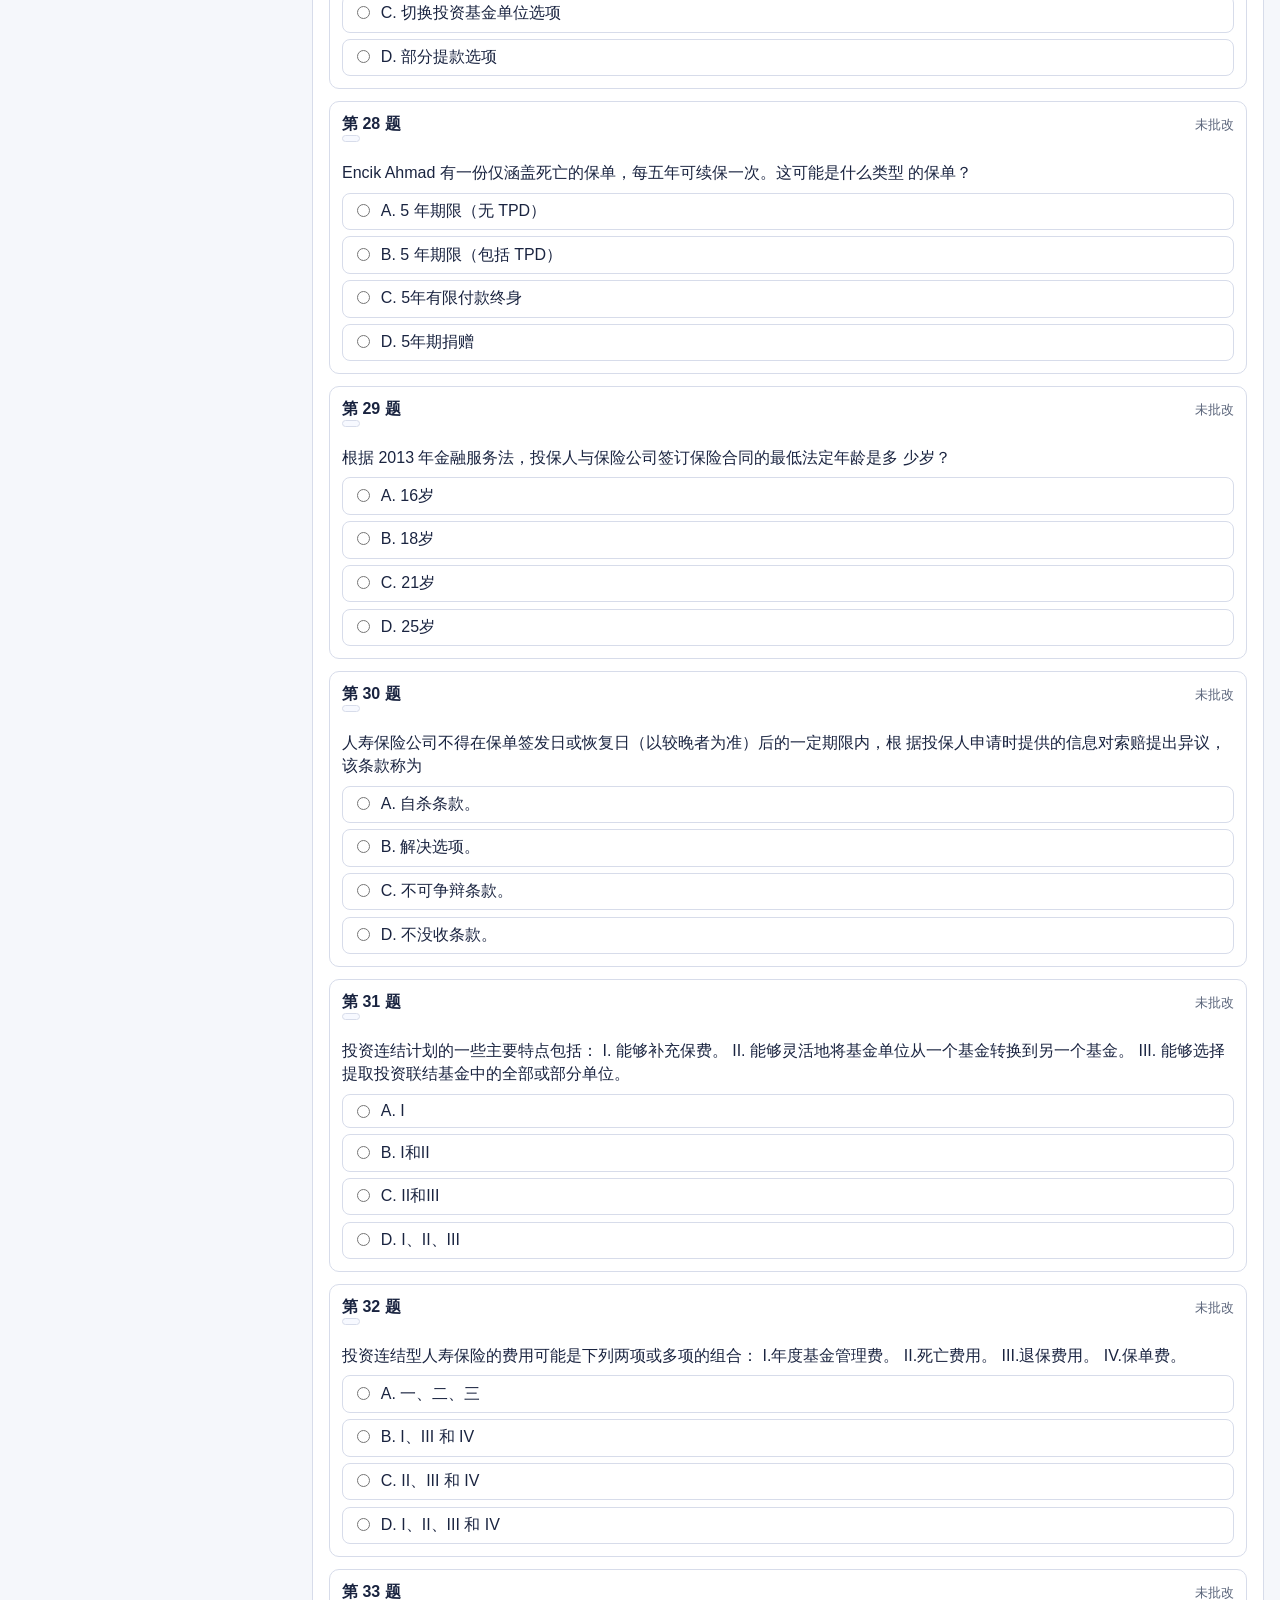
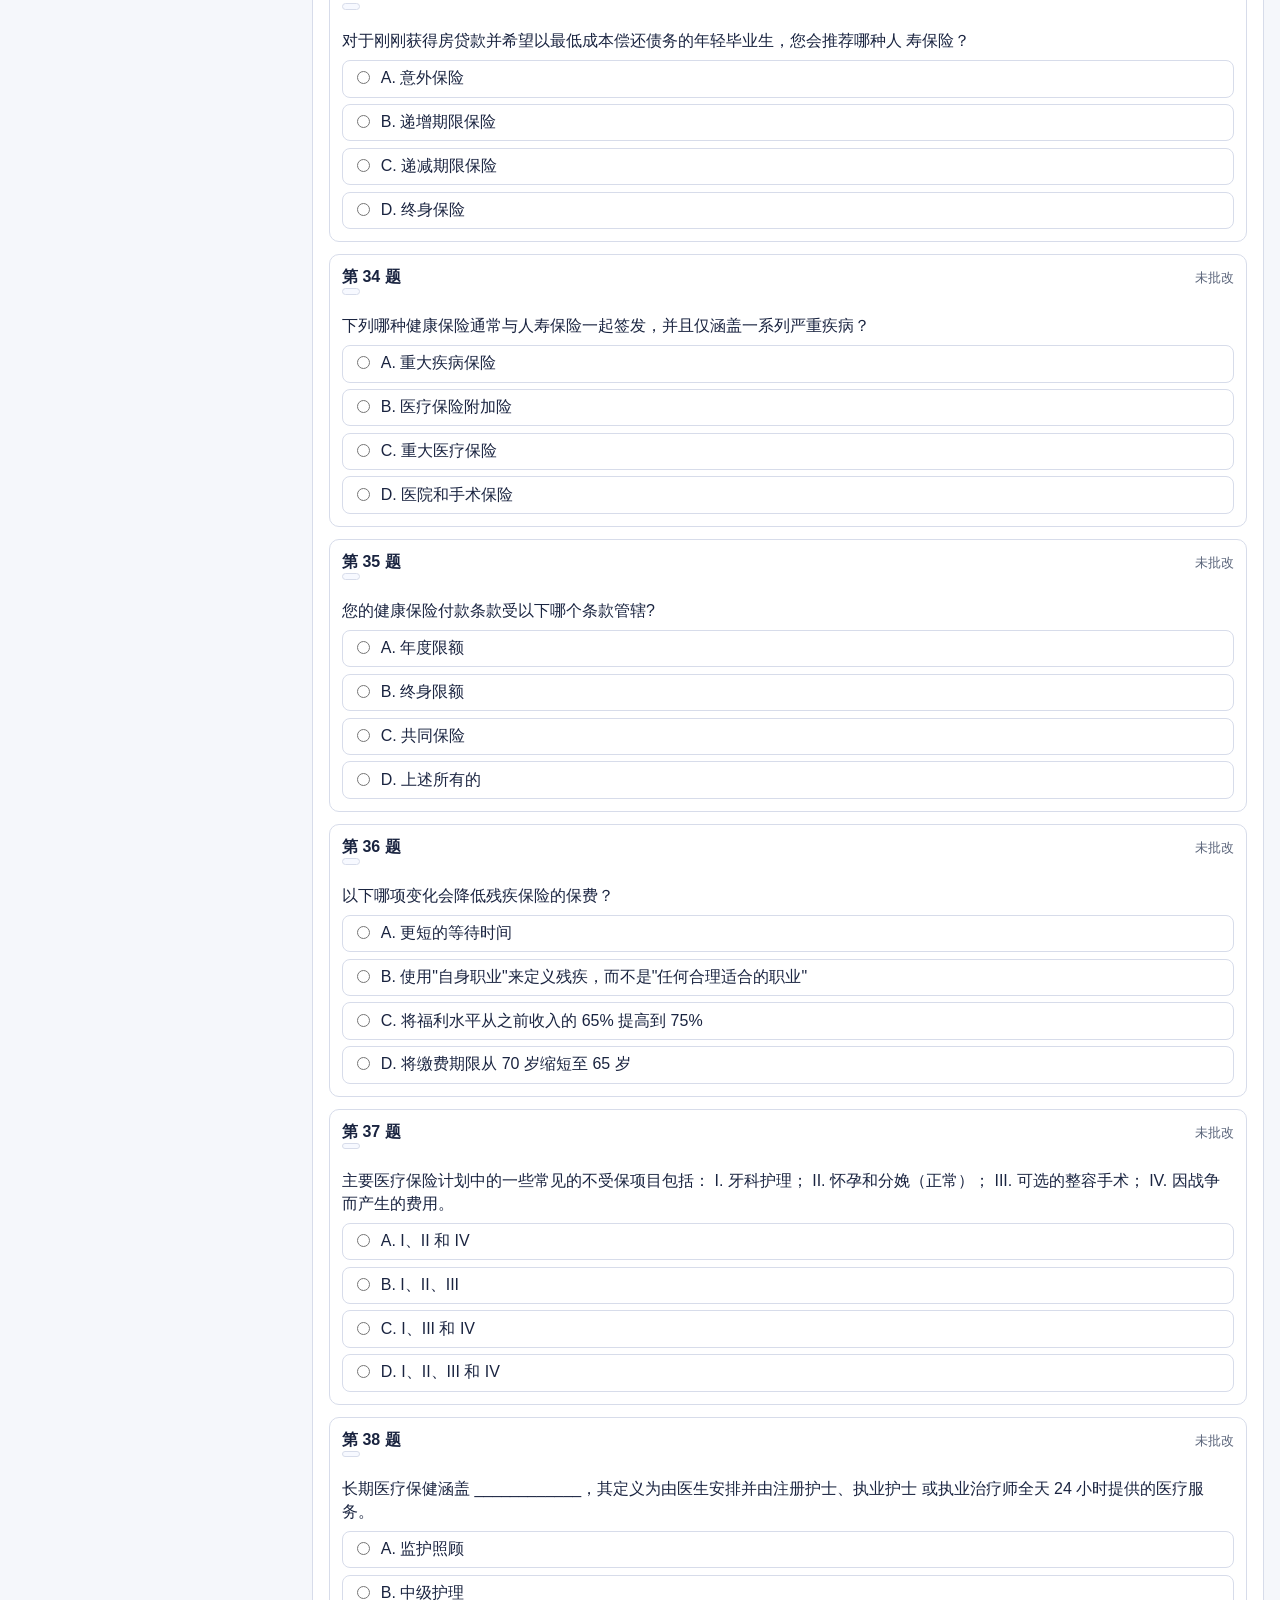
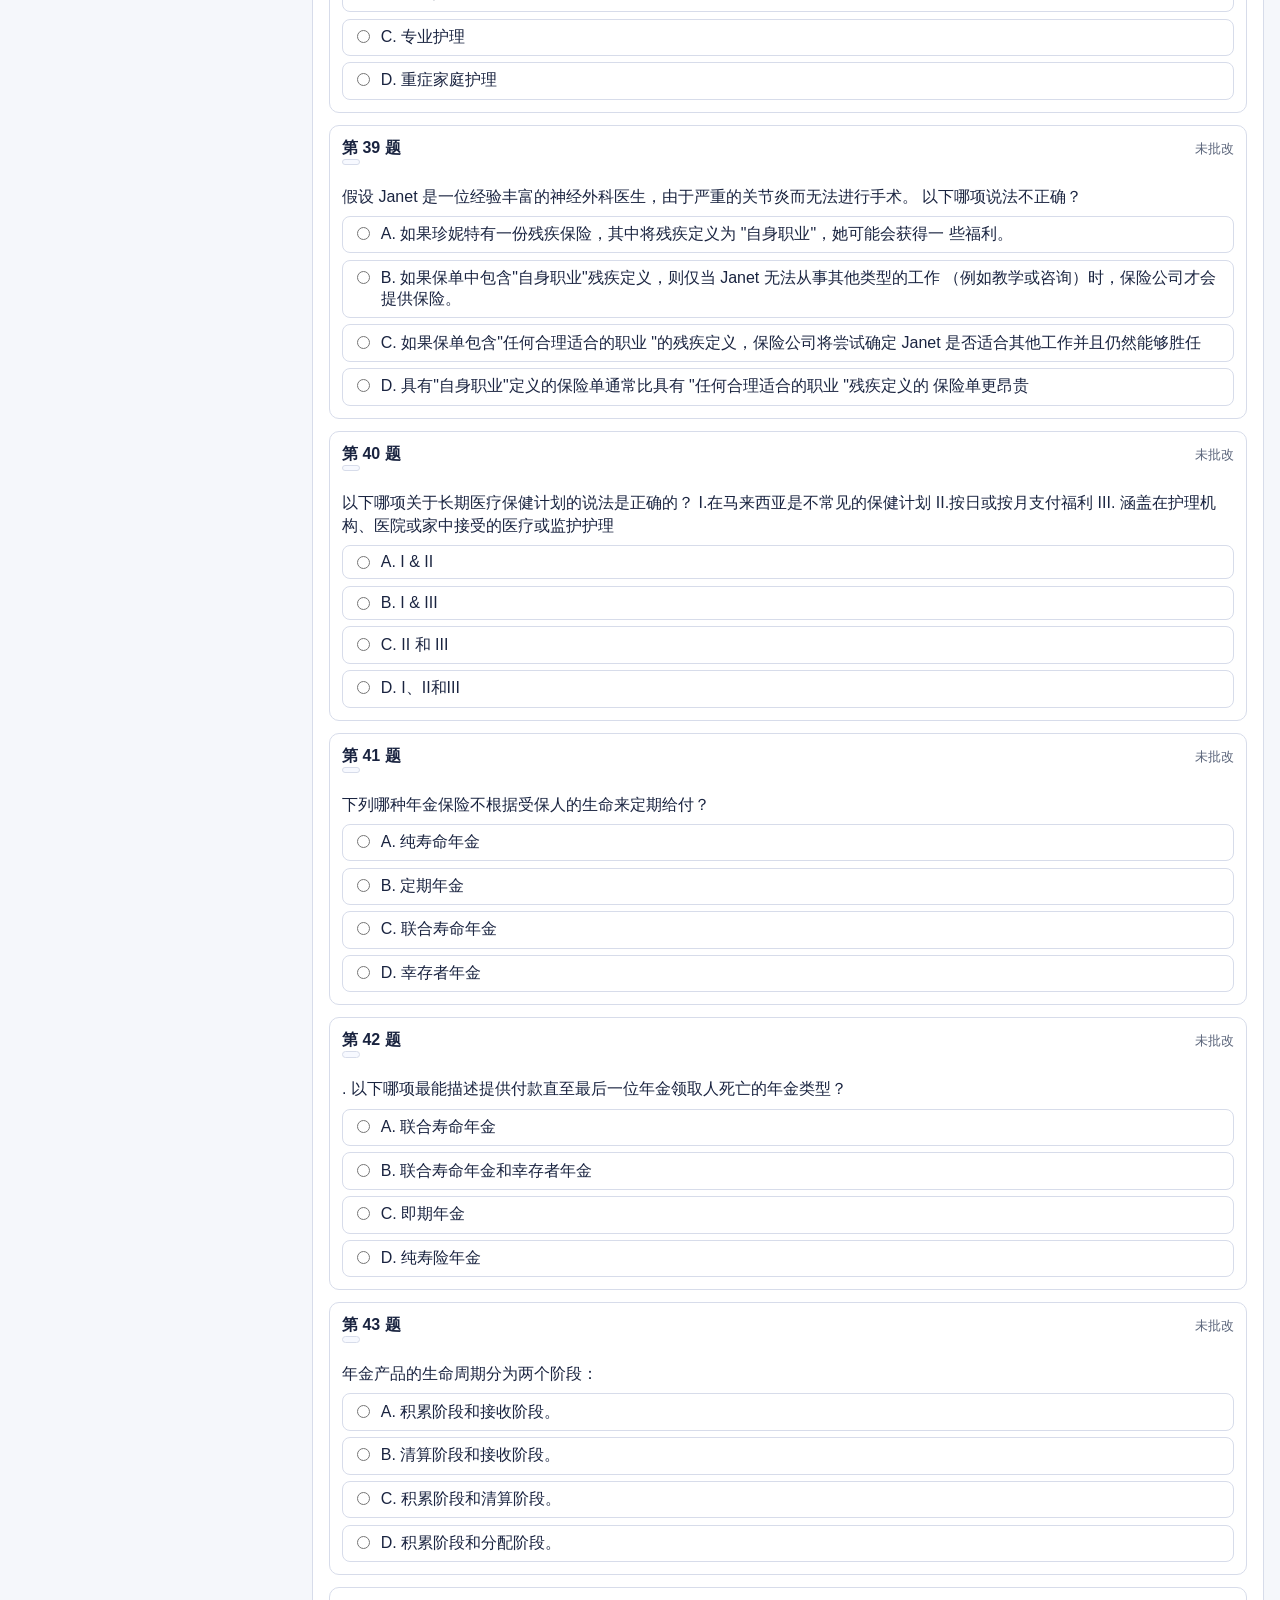
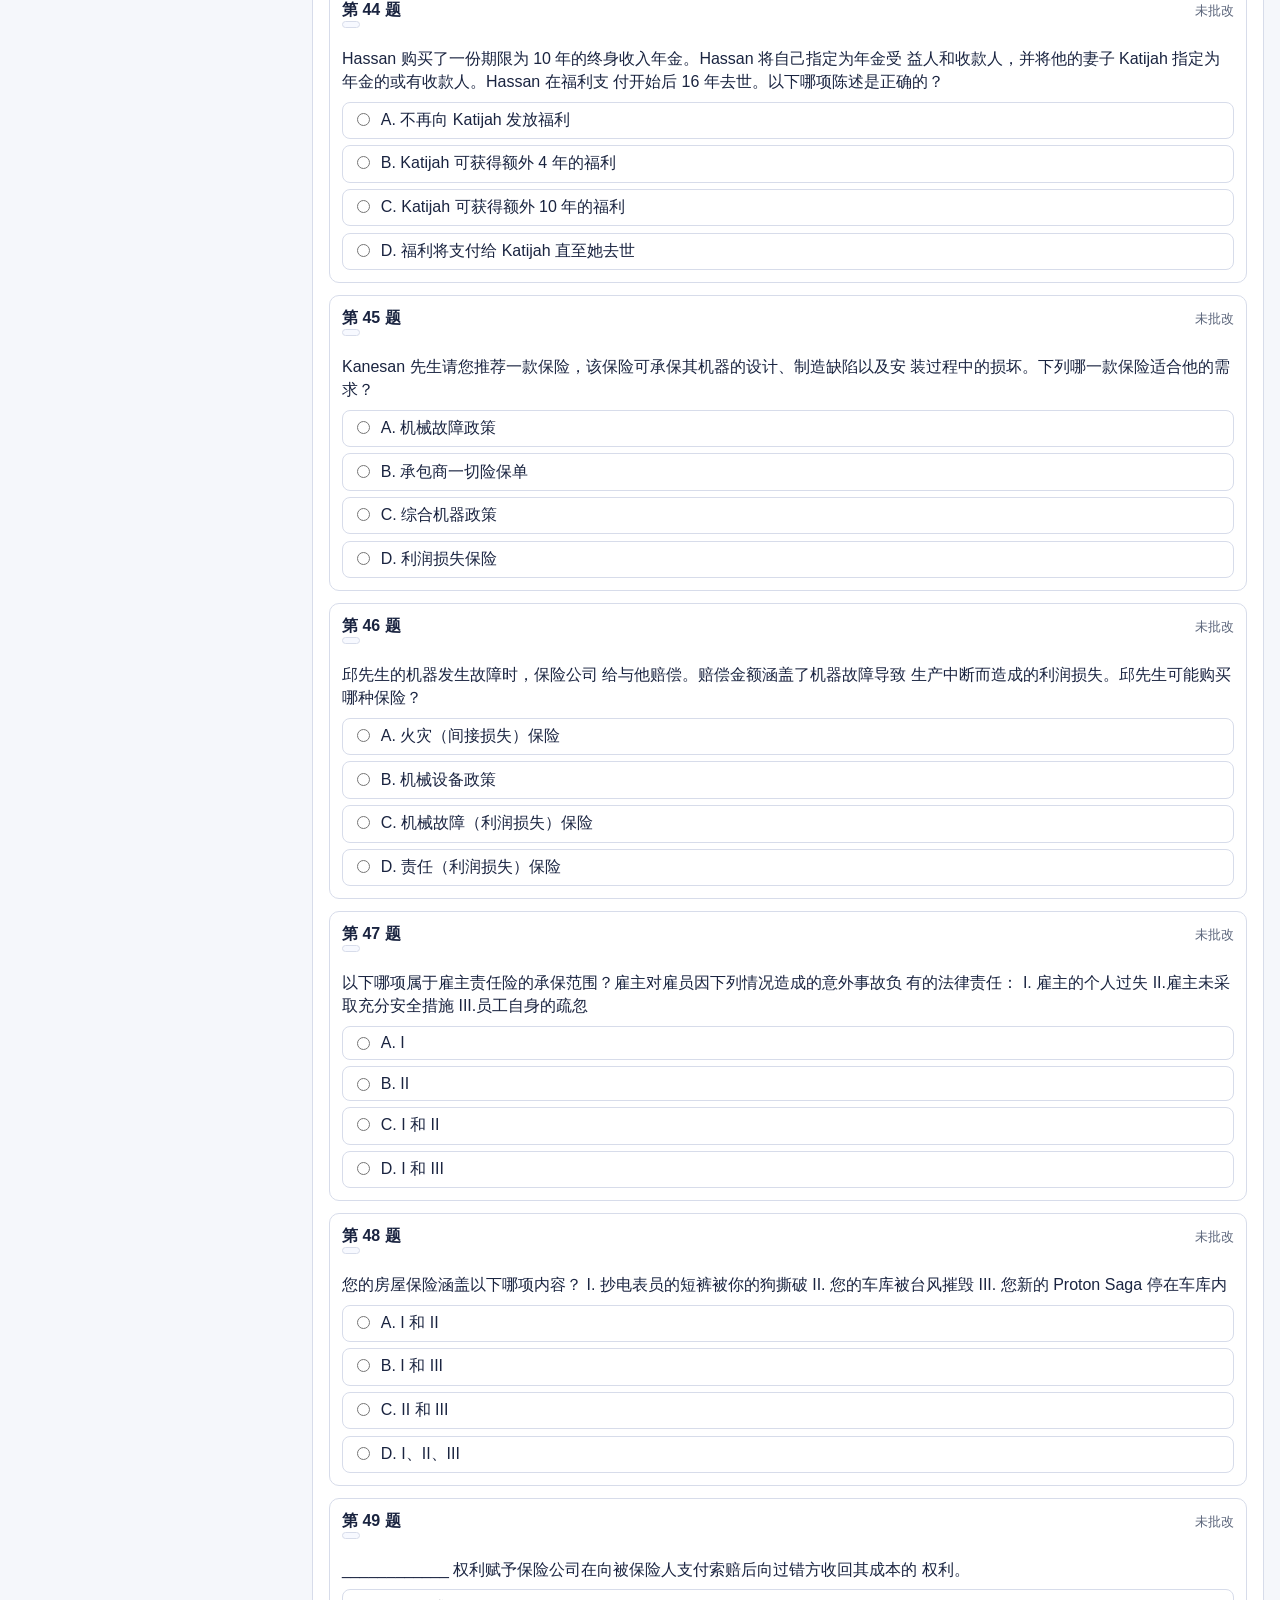
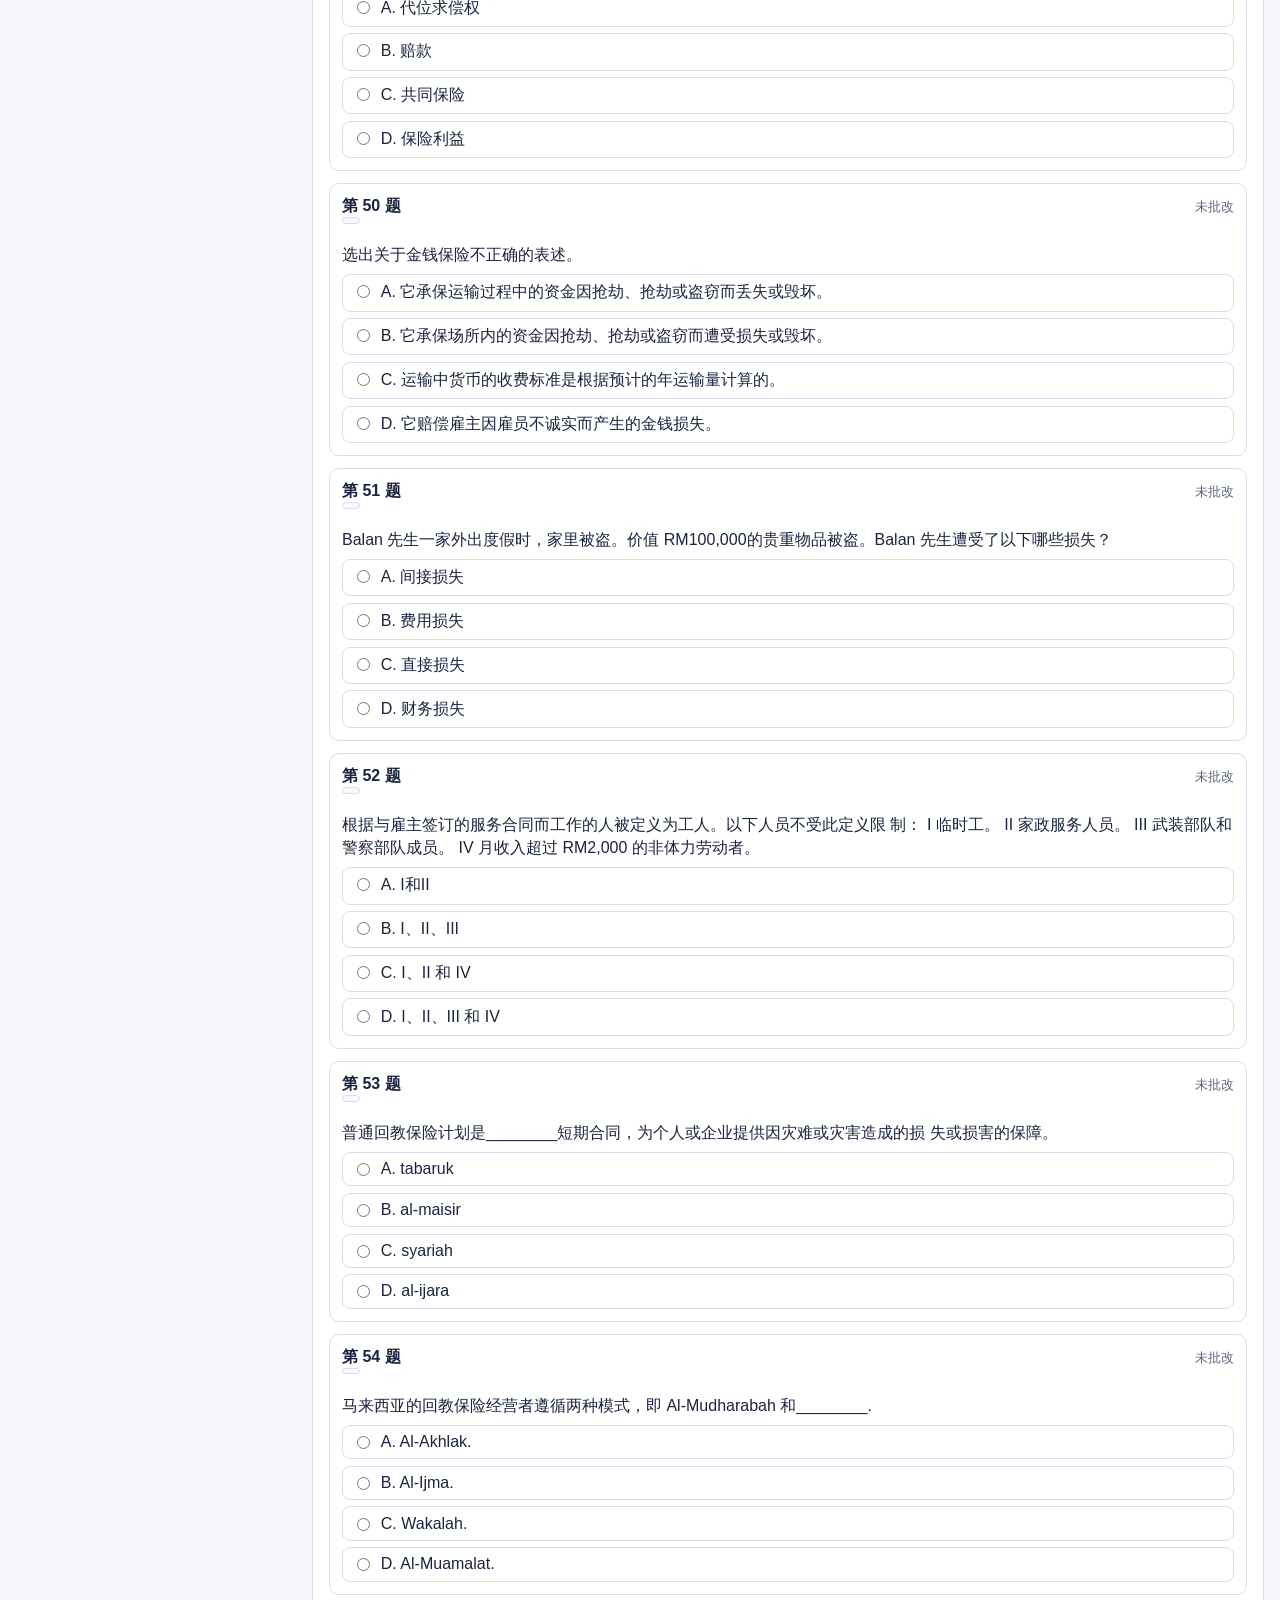
==== commit fc52c710: "Add tutorial-content revision site from Module 2 PDF Co-authored-by: Wilson Ooi <owx333@users.norepl" ====
--- a/index.html
+++ b/index.html
@@ -26,6 +26,7 @@
           <option value="zh">中文</option>
           <option value="ms">Bahasa Melayu</option>
         </select>
+        <a href="./tutorial-review.html">教材温习站</a>
       </div>
     </header>
 
--- a/styles.css
+++ b/styles.css
@@ -72,6 +72,16 @@
   min-height: 40px;
 }
 
+input[type="text"] {
+  border: 1px solid var(--border);
+  border-radius: 8px;
+  background: #fff;
+  color: var(--text);
+  padding: 0.5rem 0.7rem;
+  min-height: 40px;
+  width: 100%;
+}
+
 button {
   background: var(--primary);
   color: #fff;
@@ -219,6 +229,25 @@
   color: var(--muted);
 }
 
+.review-list {
+  margin: 0.4rem 0 0.9rem 1.1rem;
+  padding: 0;
+  line-height: 1.45;
+}
+
+.review-list li {
+  margin-bottom: 0.35rem;
+}
+
+.tutorial-card summary {
+  cursor: pointer;
+  font-weight: 600;
+}
+
+.tutorial-summary {
+  margin-bottom: 0.45rem;
+}
+
 .hidden {
   display: none;
 }
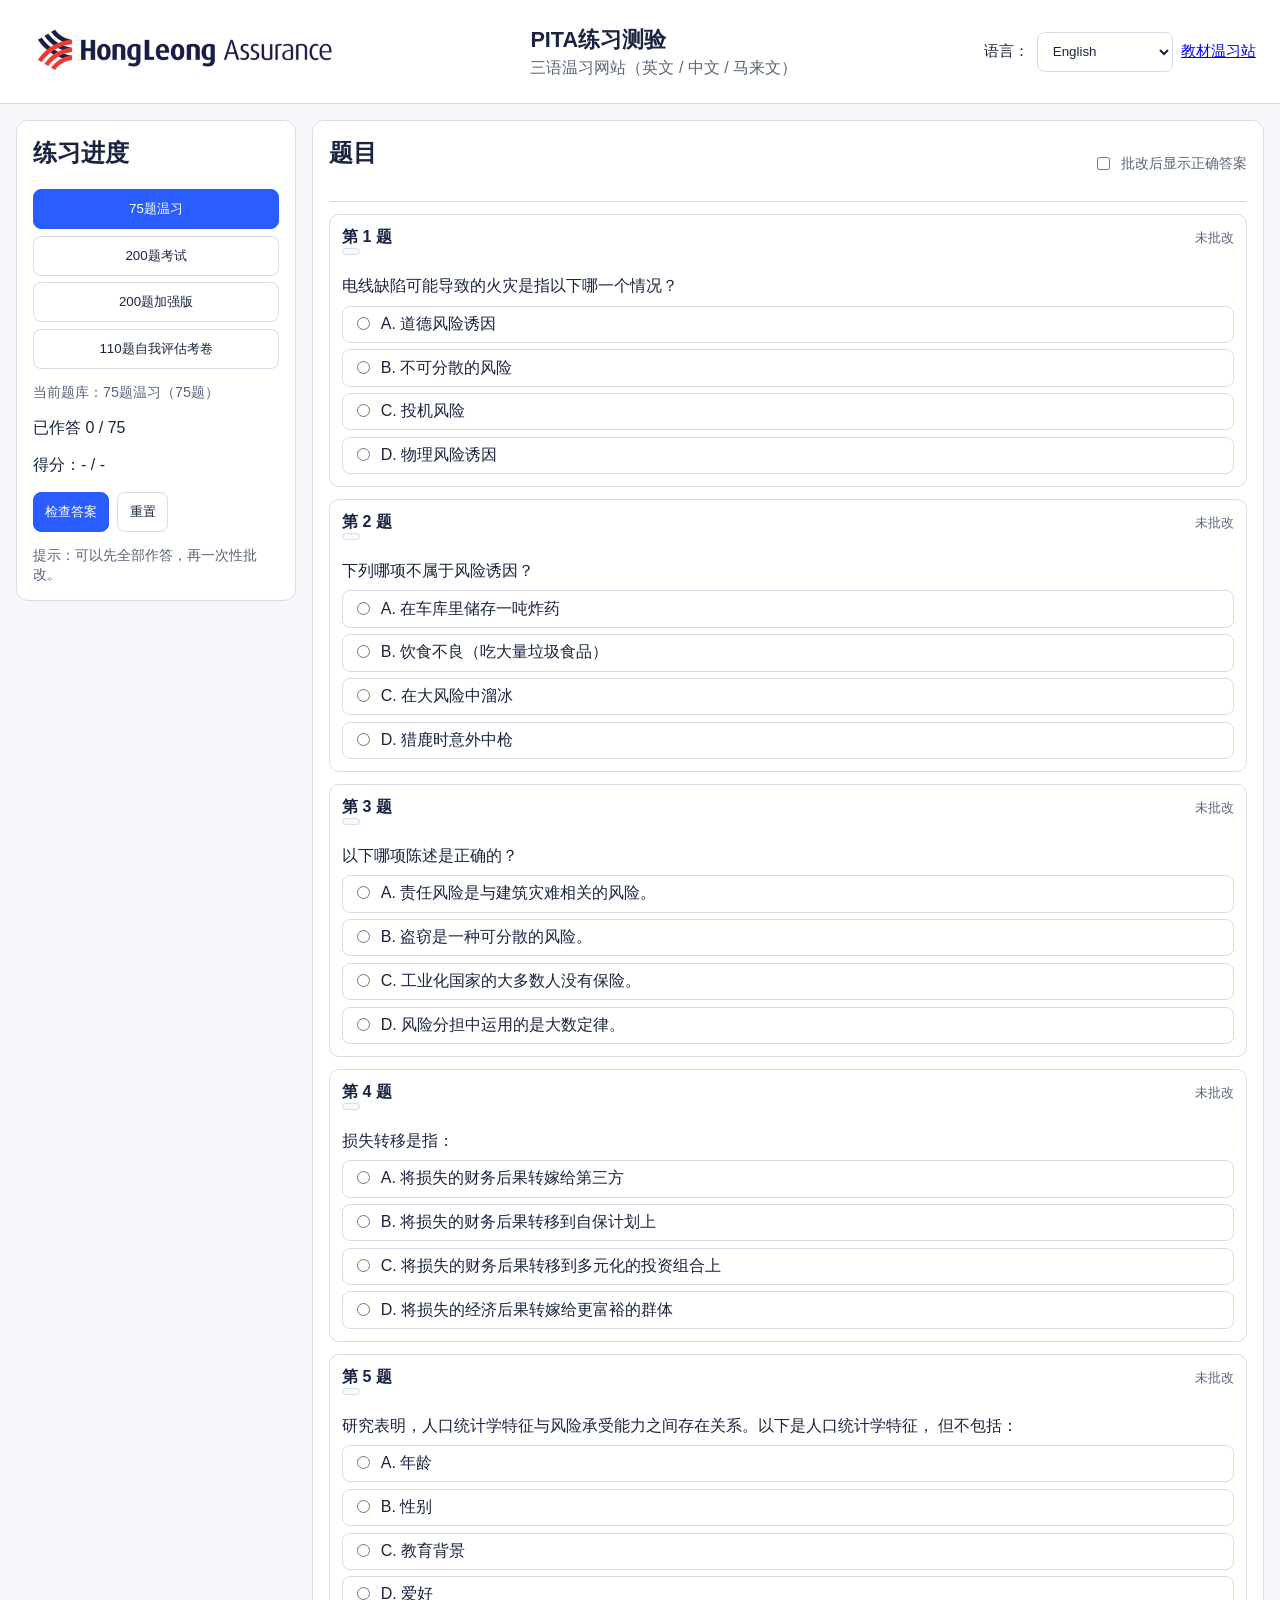
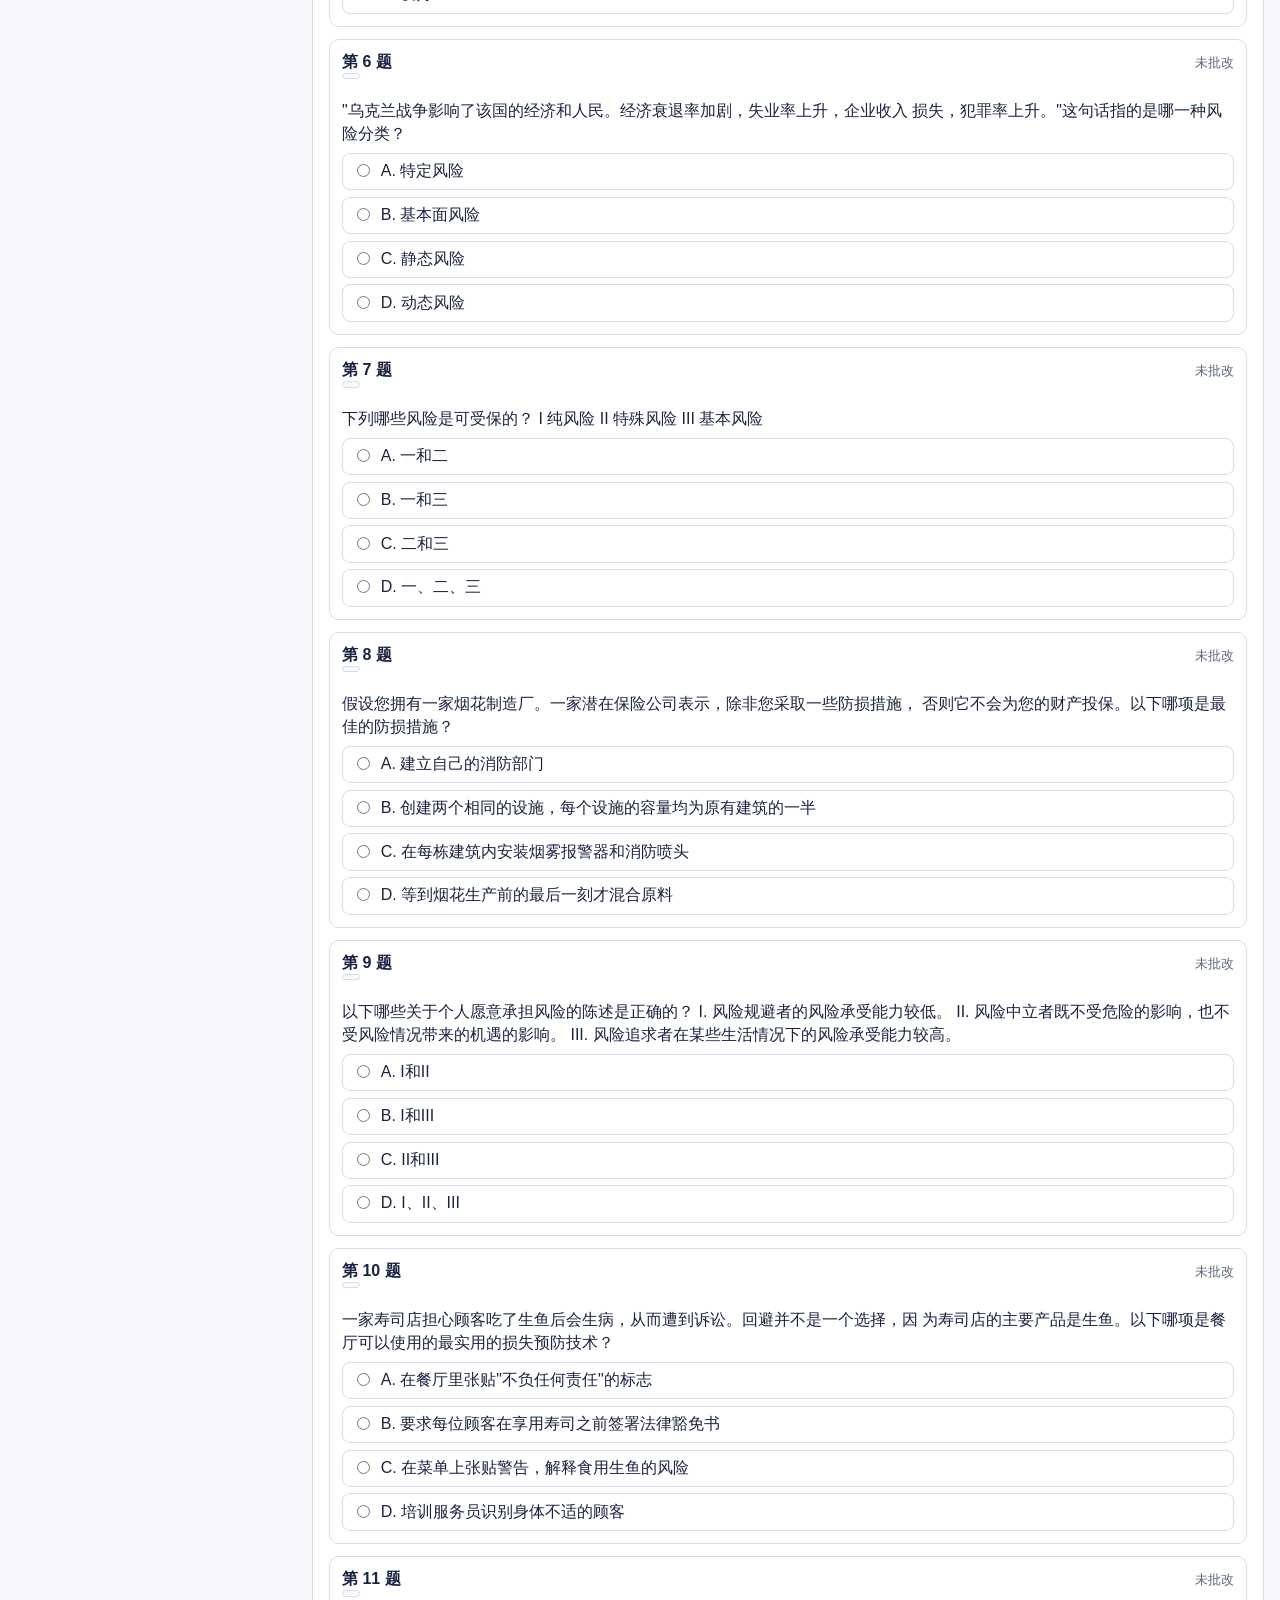
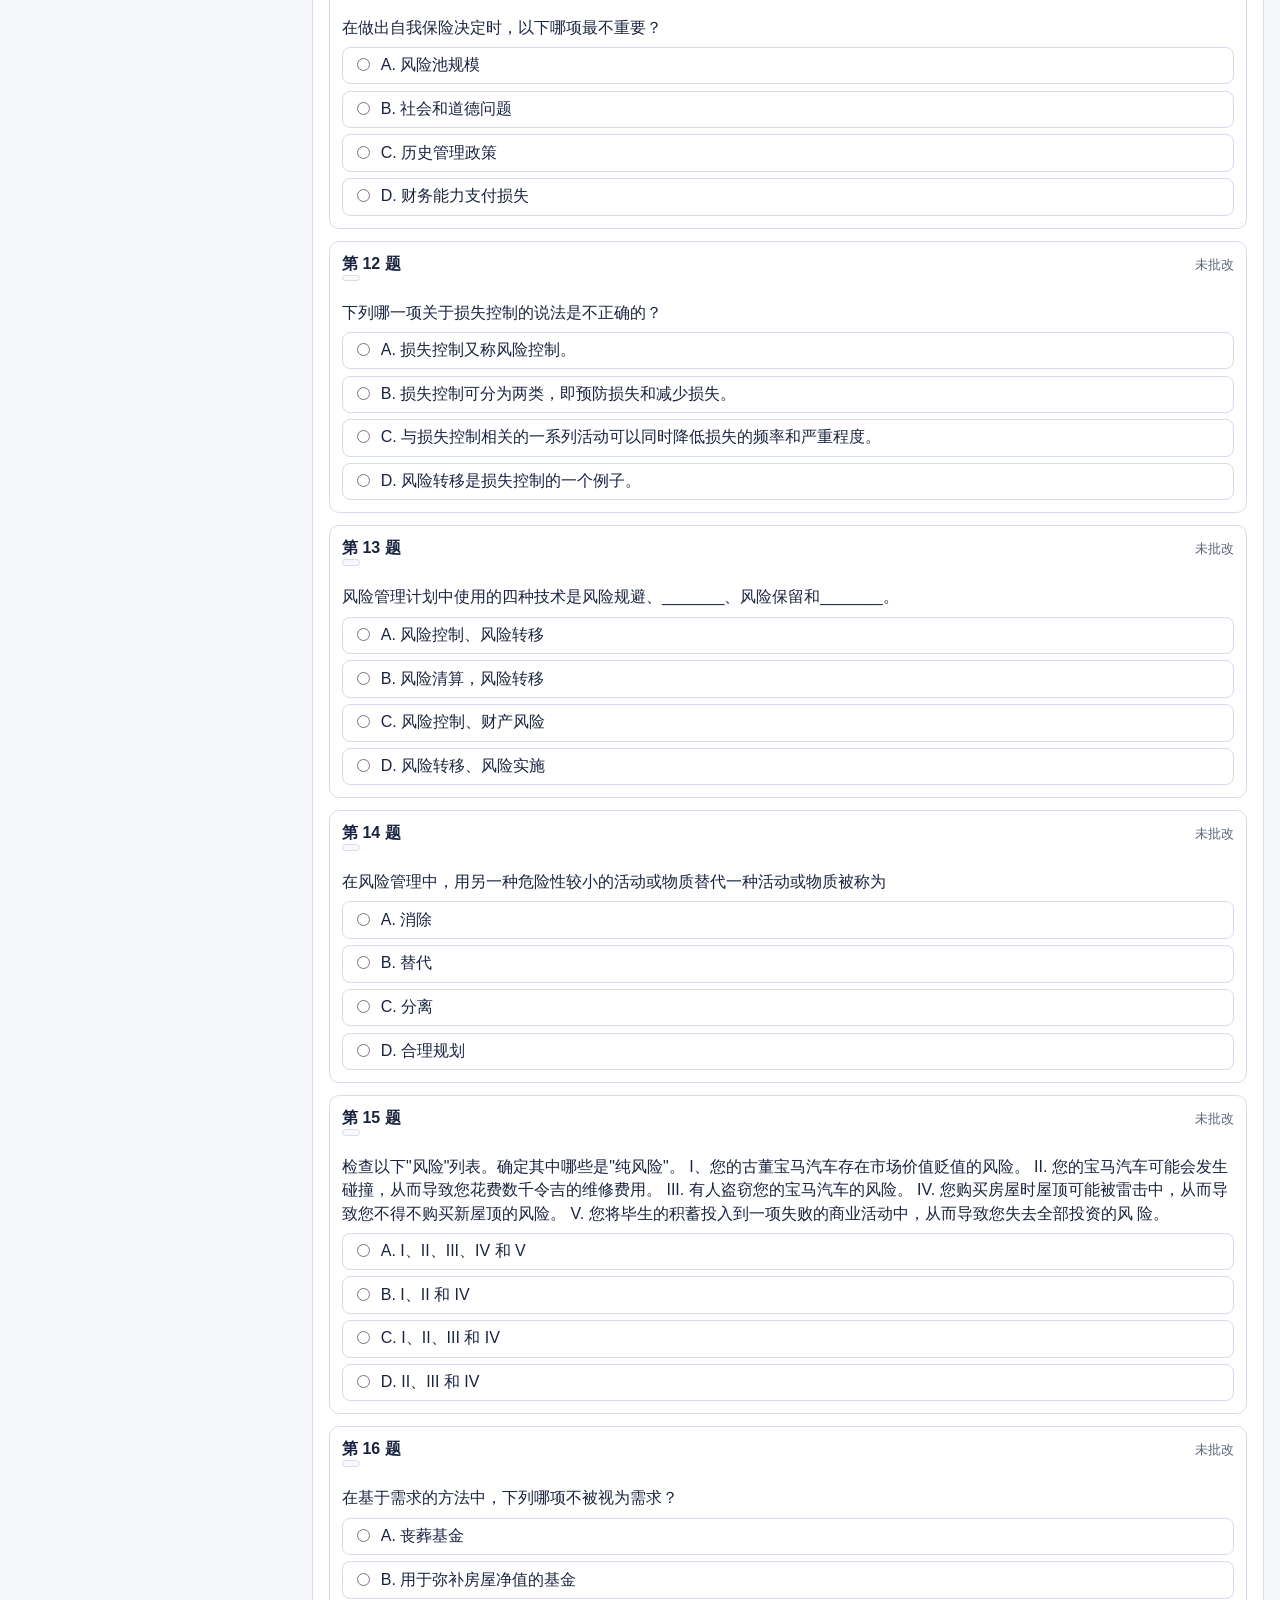
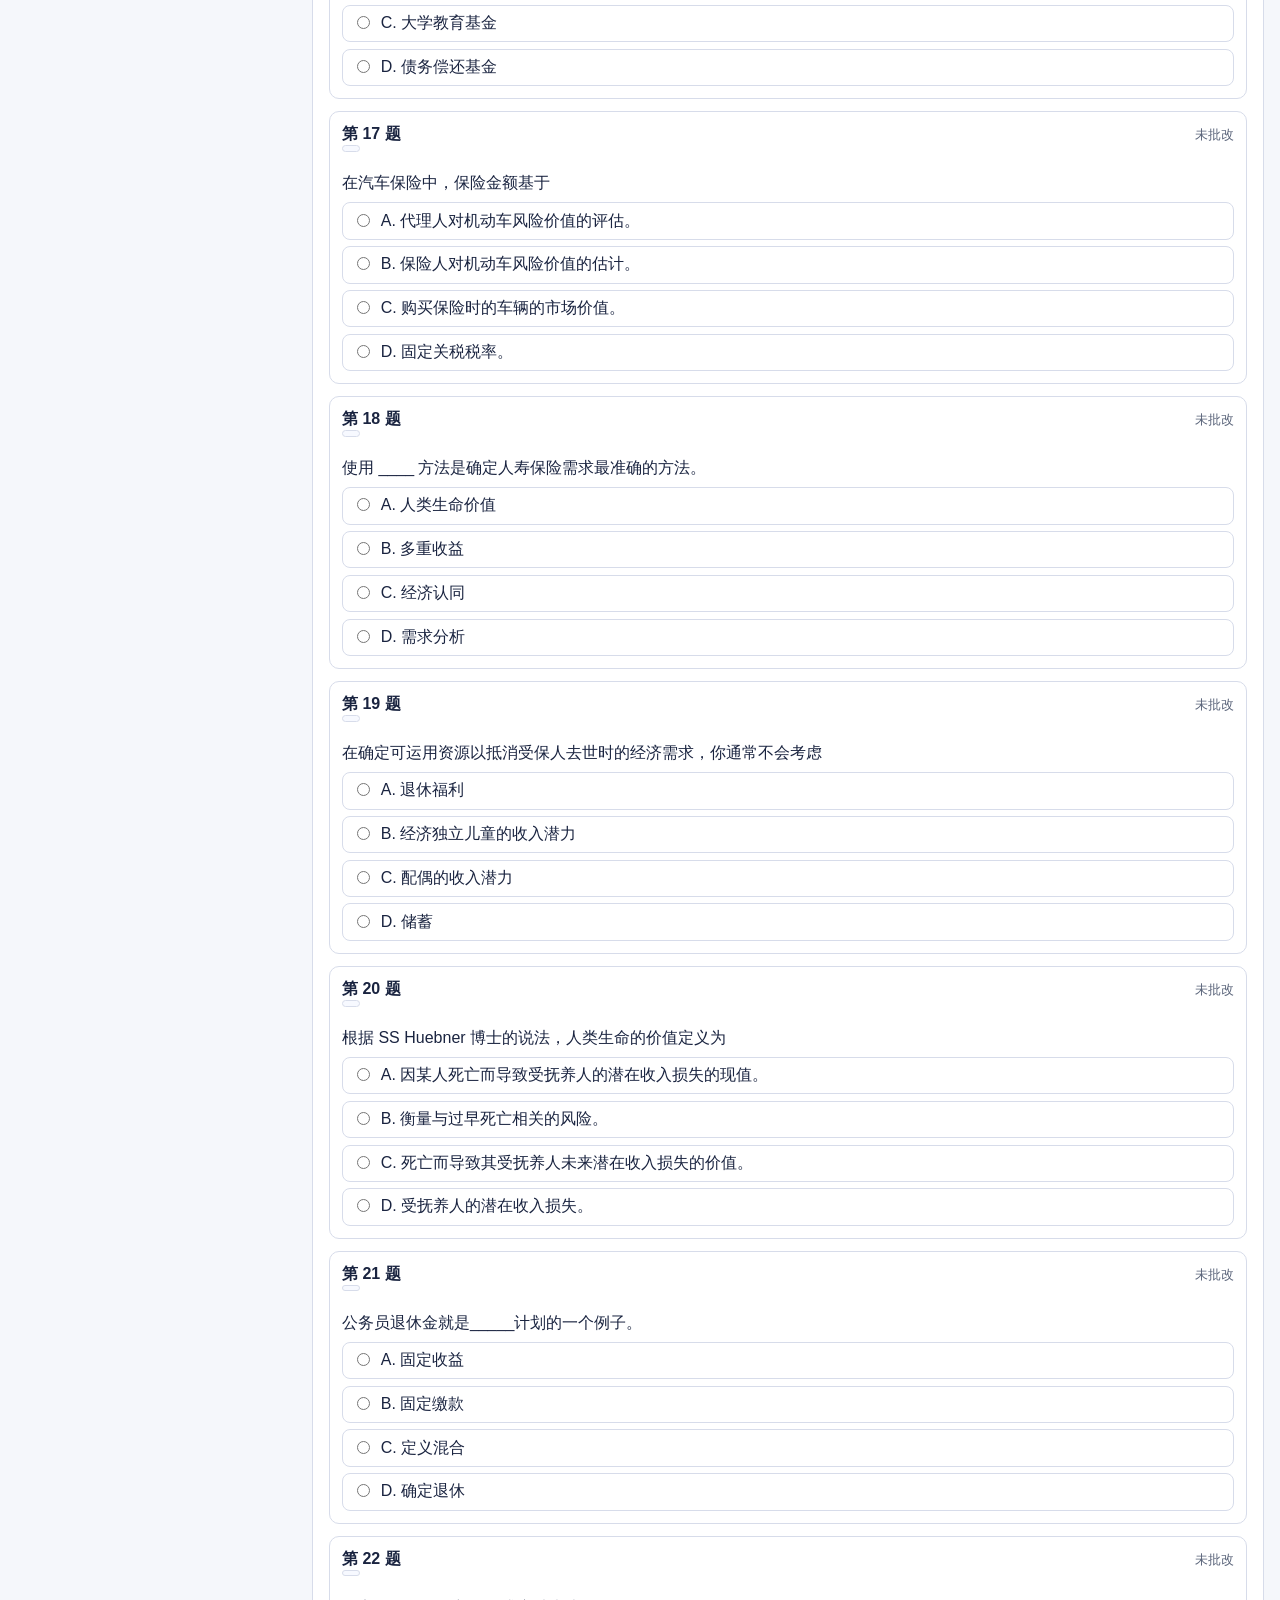
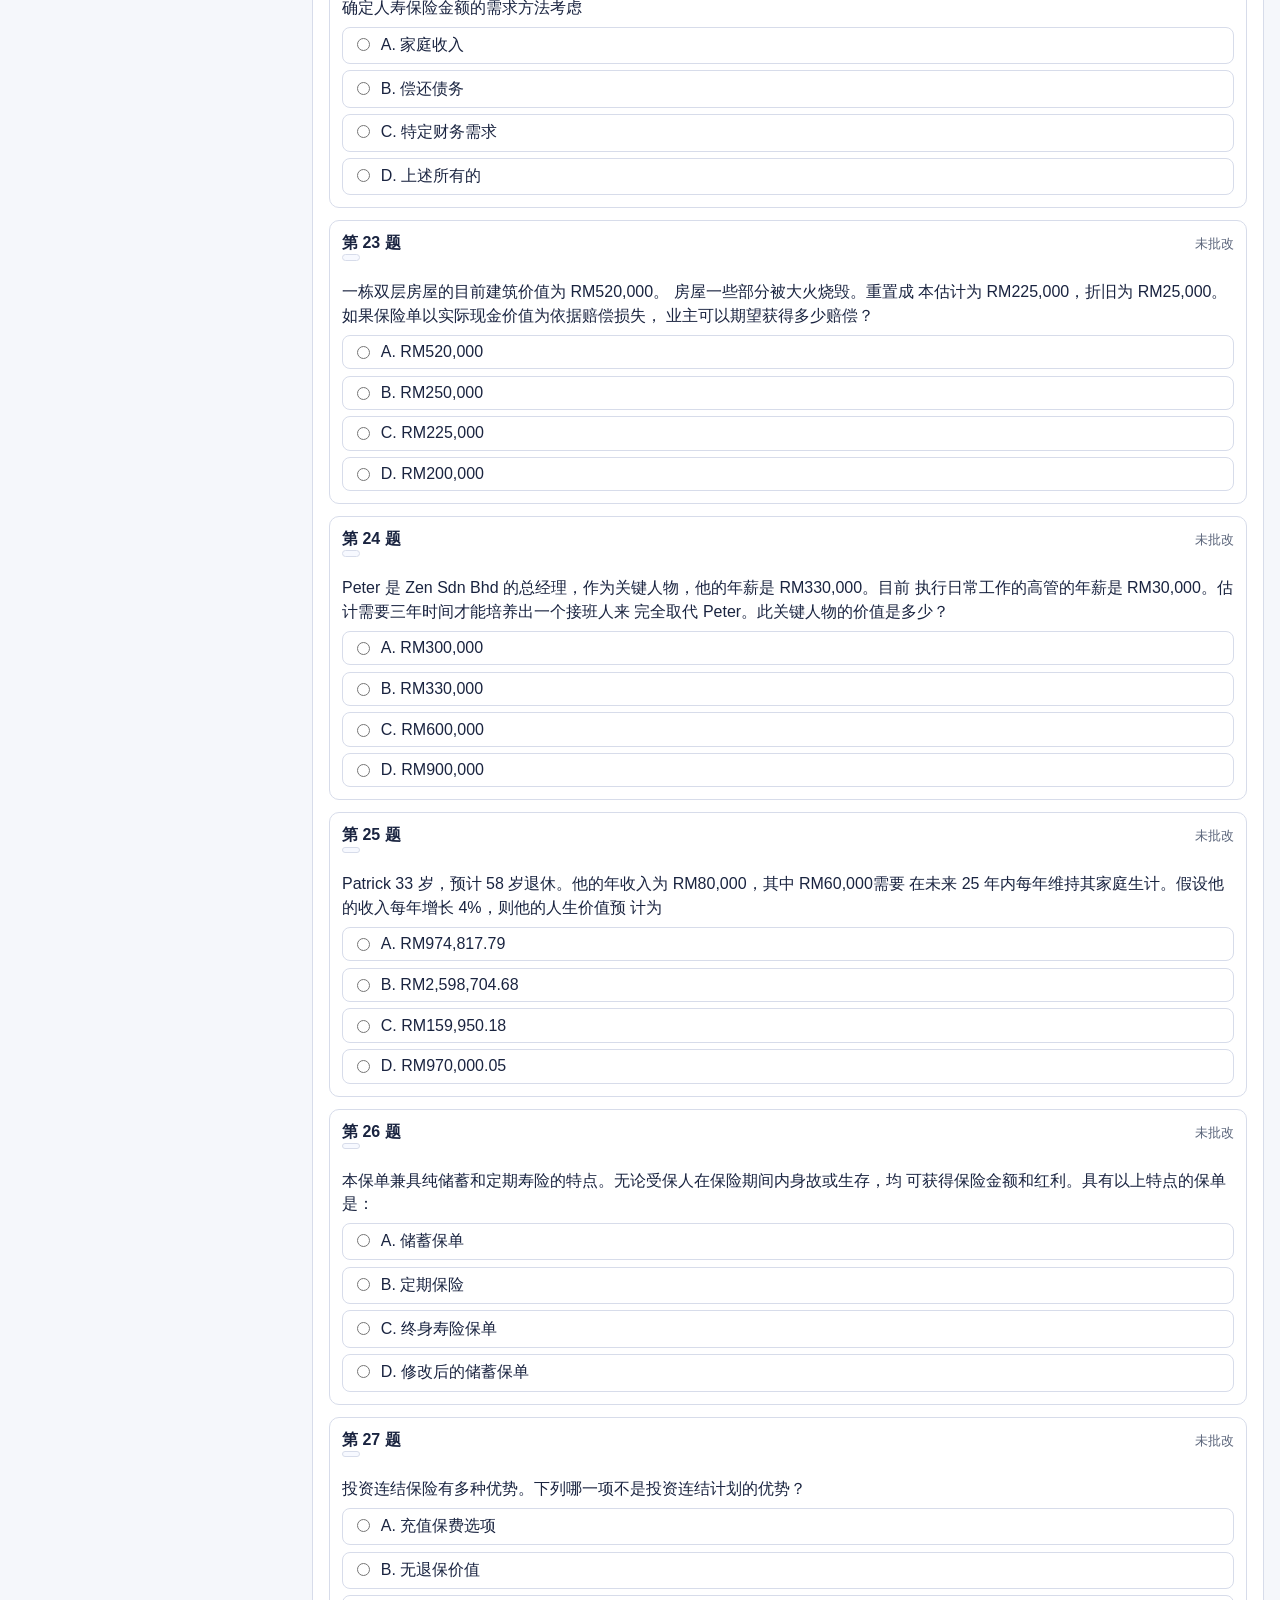
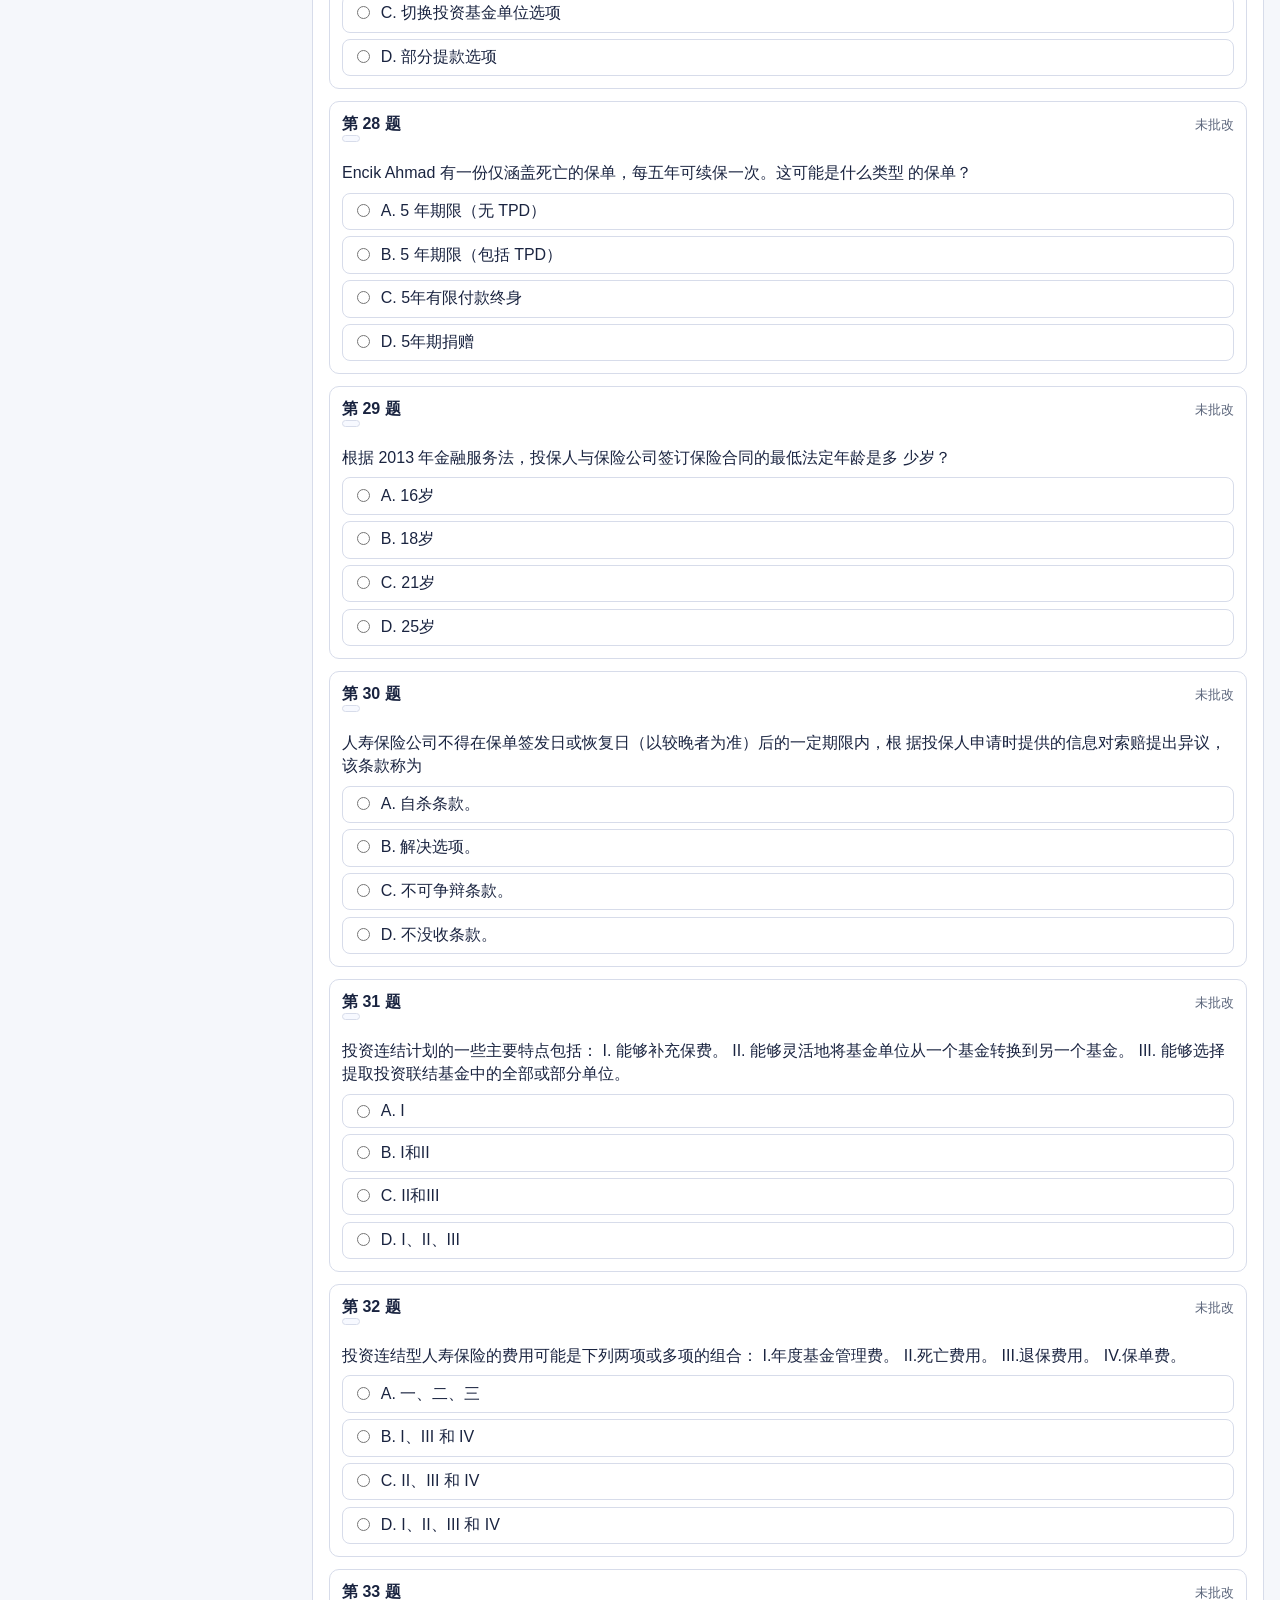
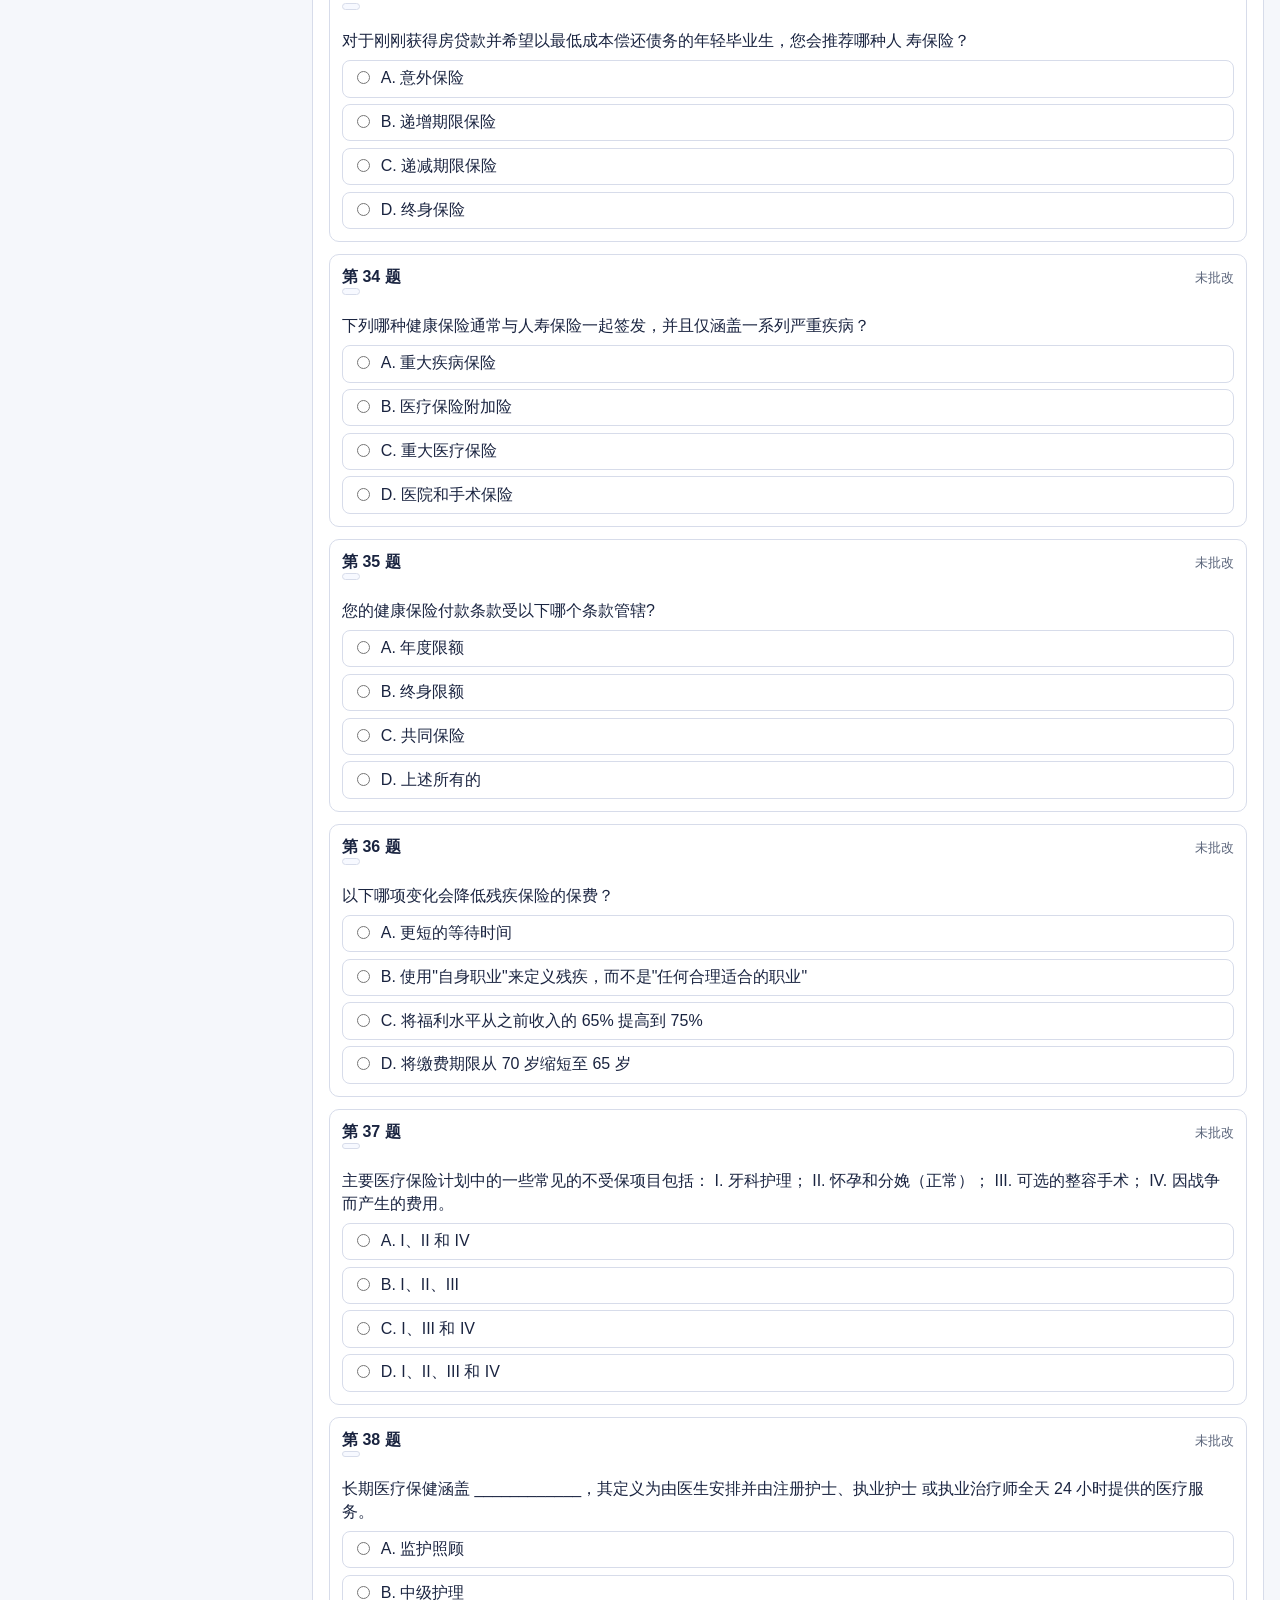
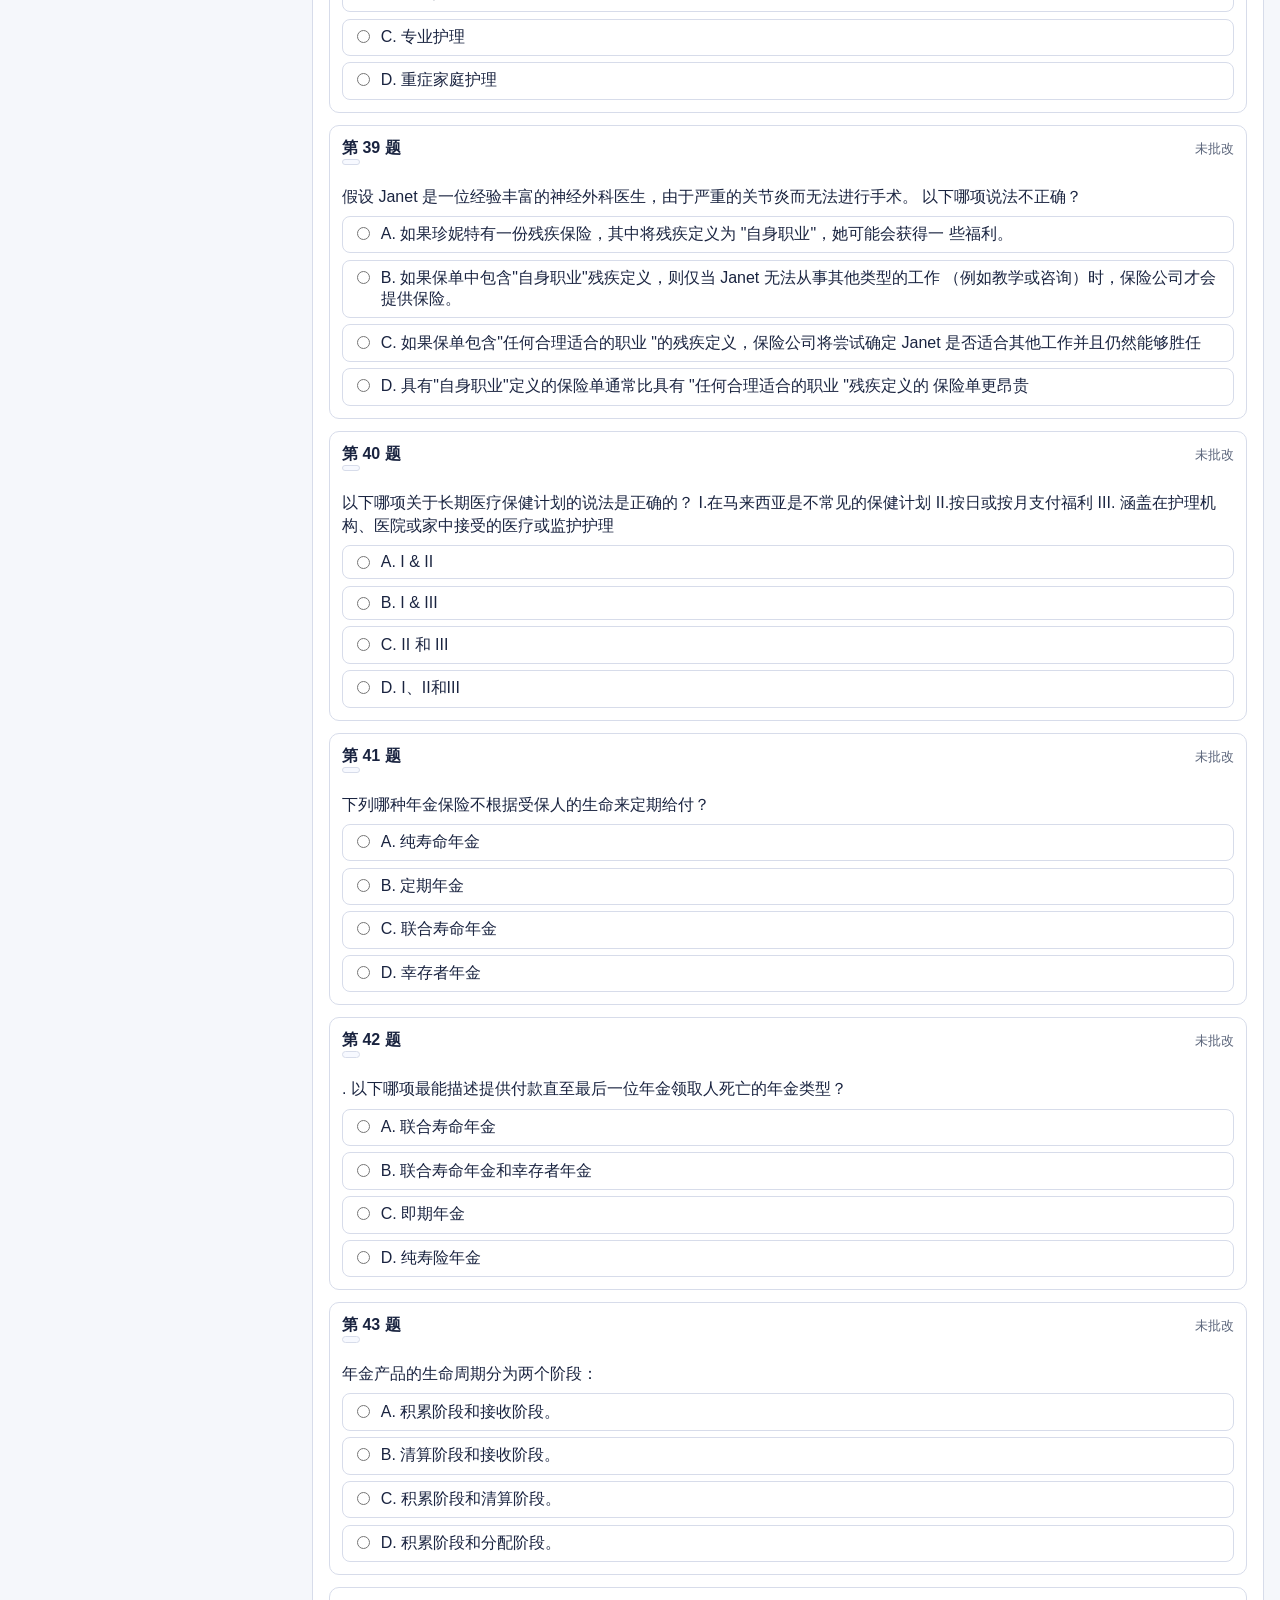
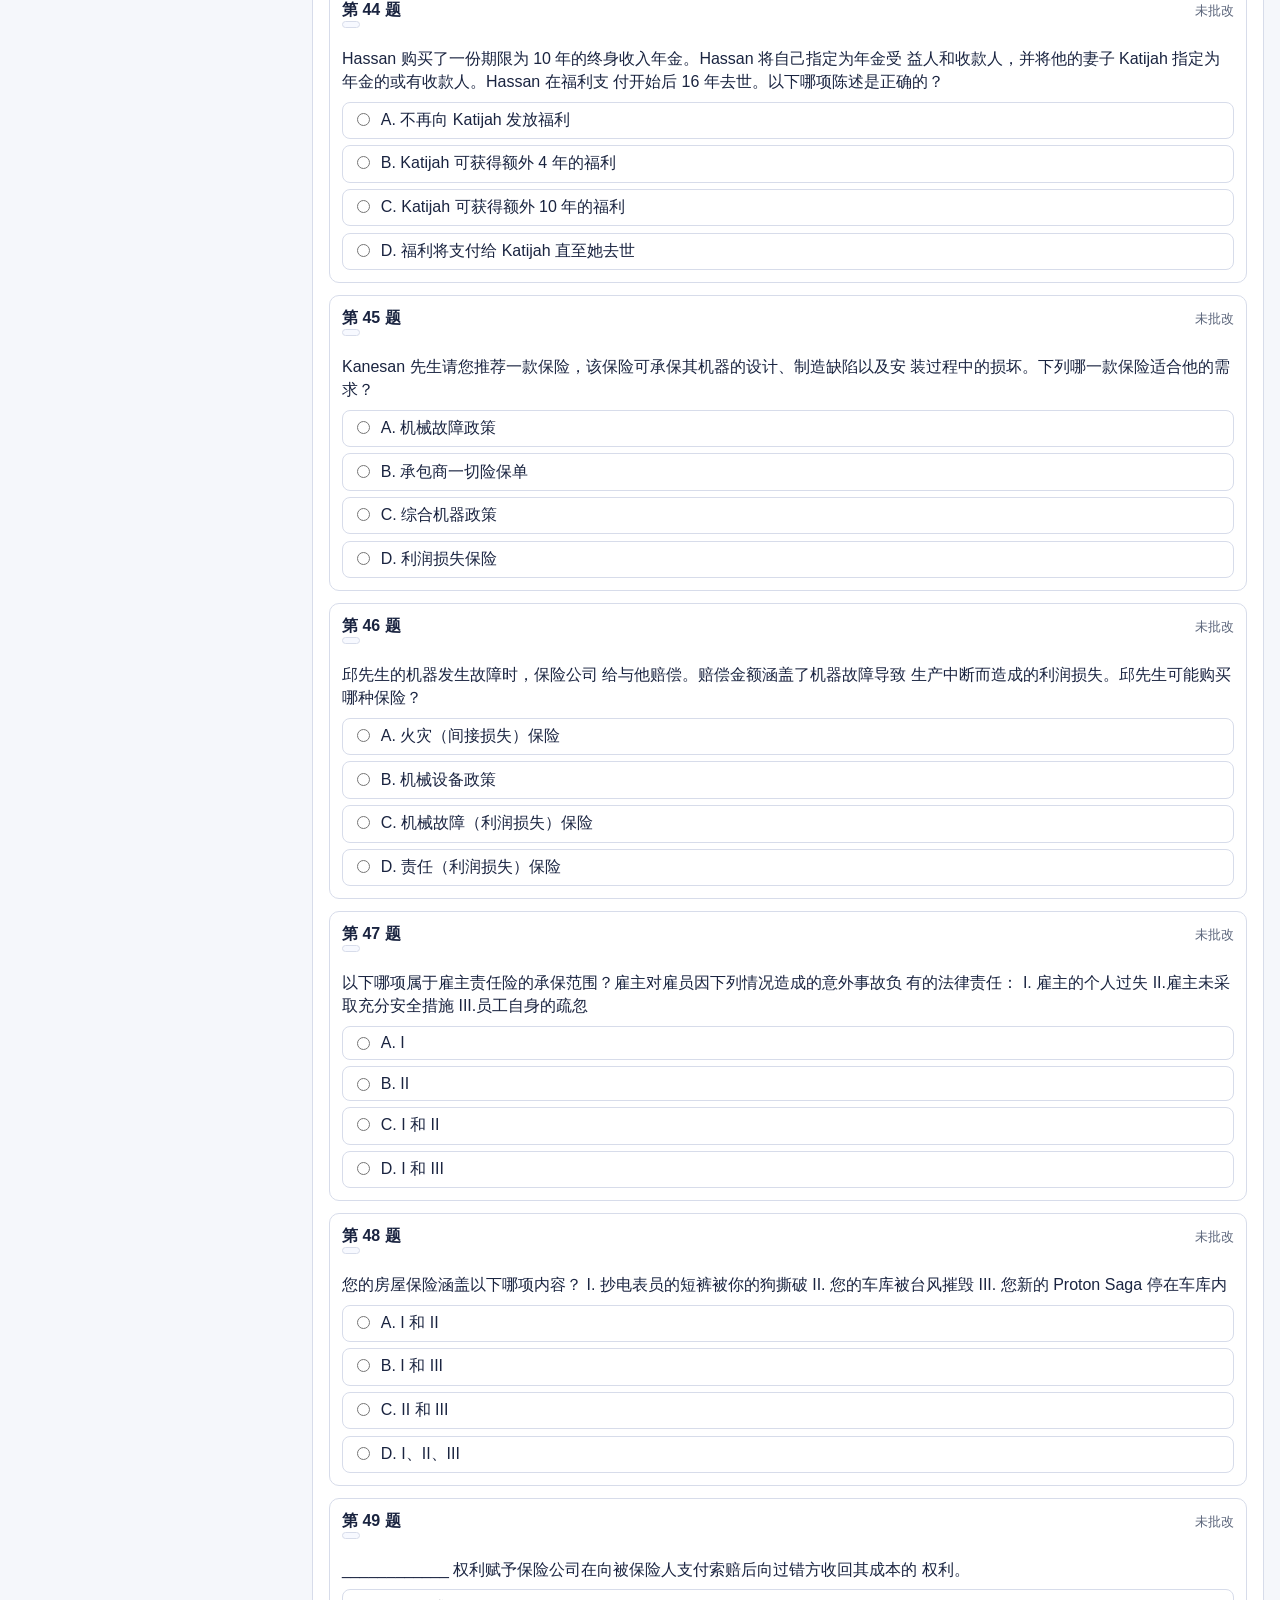
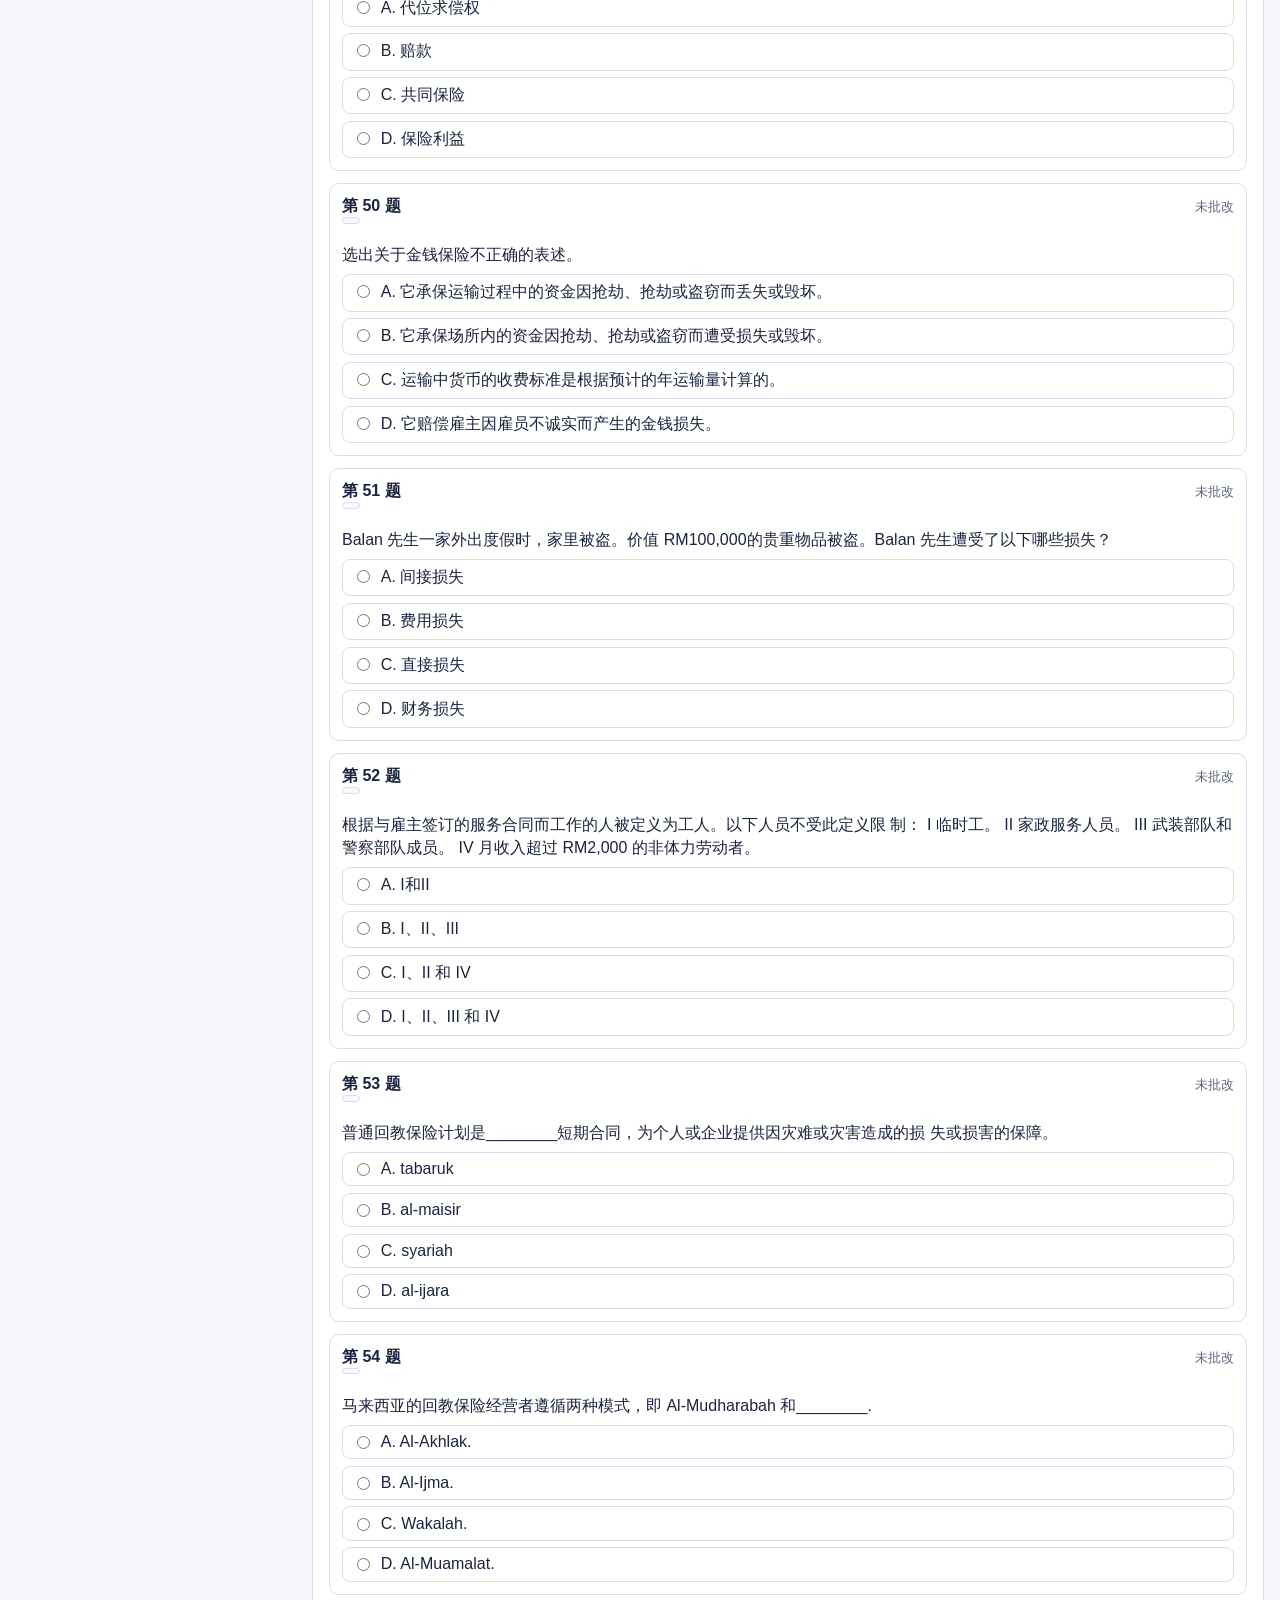
==== commit e19f11ad: "Replace exam-paper dataset with recovered 110 self-assessment questions Co-authored-by: Wilson Ooi <" ====
--- a/index.html
+++ b/index.html
@@ -37,7 +37,7 @@
           <button id="dataset-btn-75" type="button" class="secondary">75题温习</button>
           <button id="dataset-btn-200" type="button" class="secondary">200题考试</button>
           <button id="dataset-btn-200-hard" type="button" class="secondary">200题加强版</button>
-          <button id="dataset-btn-400-tri" type="button" class="secondary">400题目的考卷</button>
+          <button id="dataset-btn-400-tri" type="button" class="secondary">110题自我评估考卷</button>
         </div>
         <p id="dataset-hint" class="helper"></p>
         <p id="summary-status">Answered 0 / 75</p>
--- a/styles.css
+++ b/styles.css
@@ -70,6 +70,7 @@
   color: var(--text);
   padding: 0.45rem 0.7rem;
   min-height: 40px;
+  max-width: 100%;
 }
 
 input[type="text"] {
@@ -107,6 +108,13 @@
   border: 1px solid var(--border);
   border-radius: 12px;
   padding: 1rem;
+  min-width: 0;
+}
+
+#chapter-filter,
+#keyword-filter {
+  width: 100%;
+  max-width: 100%;
 }
 
 .summary-panel {
